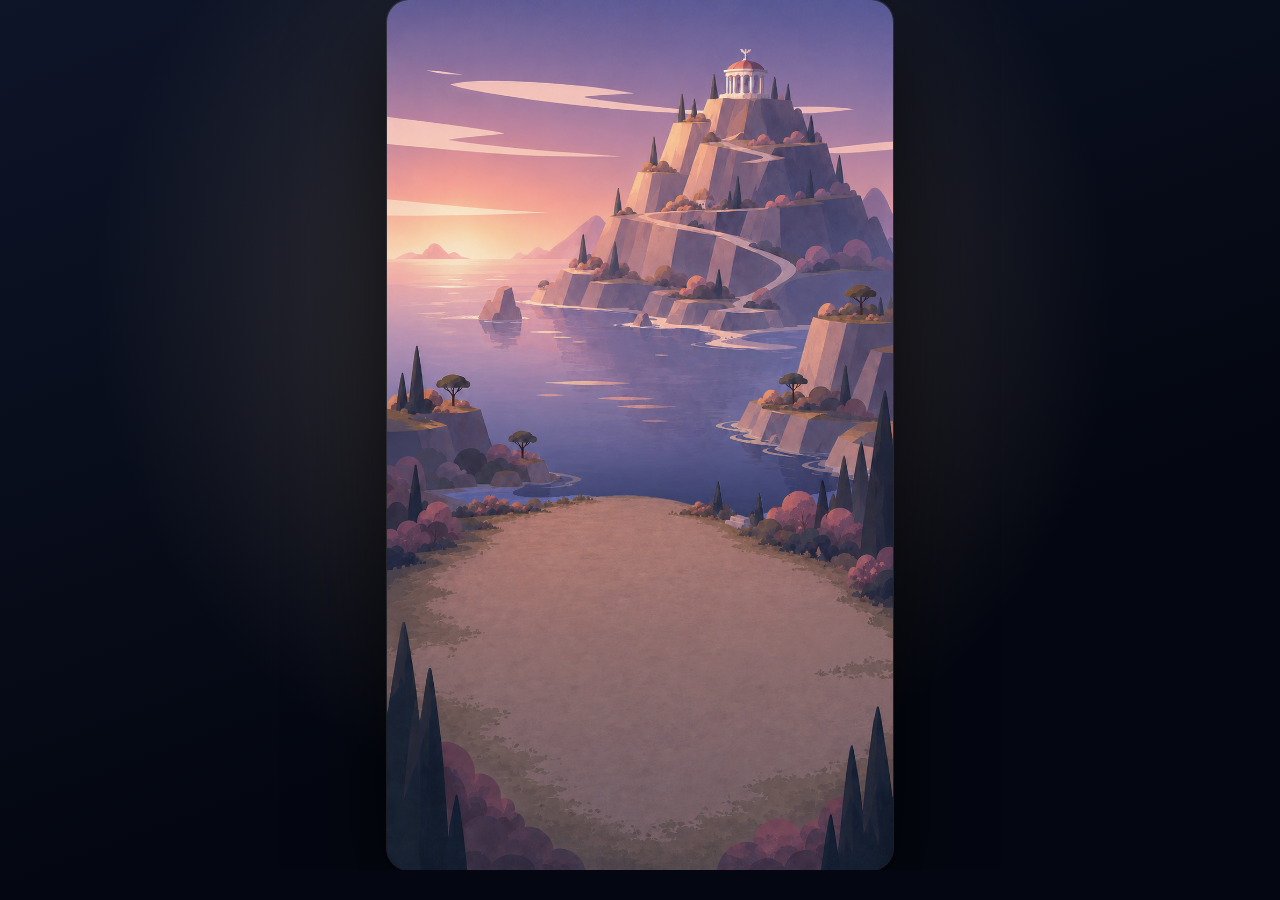
==== index.html @ bbc8ce44 "Add files via upload" ====
<!doctype html>
<html lang="fr">
<head>
  <meta charset="utf-8">
  <meta name="viewport" content="width=device-width, initial-scale=1, viewport-fit=cover">
  <meta name="theme-color" content="#07101f">
  <title>APP TDAH — Environnement ATHENA</title>
  <style>
    :root {
      color-scheme: dark;
      --ink: #f8f1de;
      --muted: rgba(248, 241, 222, .68);
      --line: rgba(255, 255, 255, .14);
      --panel: rgba(8, 12, 24, .76);
      --accent: #ffd898;
    }

    * { box-sizing: border-box; }

    html, body {
      width: 100%;
      min-height: 100%;
      margin: 0;
      overflow: hidden;
      background: #050914;
      color: var(--ink);
      font-family: Inter, ui-sans-serif, system-ui, -apple-system, BlinkMacSystemFont, "Segoe UI", sans-serif;
    }

    button, input { font: inherit; }

    body {
      display: grid;
      place-items: center;
      isolation: isolate;
    }

    .ambient {
      position: fixed;
      inset: -20%;
      z-index: -2;
      background:
        radial-gradient(circle at 48% 38%, color-mix(in srgb, var(--accent) 22%, transparent), transparent 42%),
        linear-gradient(160deg, #11192f, #040711 62%);
      transition: background 1.4s ease;
    }

    .stage-shell {
      position: relative;
      width: min(100vw, calc(100vh * 941 / 1672));
      height: min(100vh, calc(100vw * 1672 / 941));
      overflow: hidden;
      background: #11182c;
      box-shadow: 0 0 0 1px rgba(255,255,255,.1), 0 32px 90px rgba(0,0,0,.72);
    }

    /* Les téléphones modernes sont plus longs que le ratio de la composition.
       On remplit alors tout le viewport et on recadre doucement les côtés,
       plutôt que de laisser une bande vide sous la scène. */
    @media (max-width: 600px) and (orientation: portrait) {
      html, body { min-height: 100vh; height: 100vh; min-height: 100dvh; height: 100dvh; }
      .stage-shell {
        width: 100vw;
        height: 100vh;
        height: 100dvh;
        max-height: 100vh;
        max-height: 100dvh;
        box-shadow: none;
      }
      .stage-shell > canvas {
        width: 100%;
        height: 100%;
        object-fit: cover;
        object-position: center;
      }
    }

    canvas {
      display: block;
      width: 100%;
      height: 100%;
    }

    /* Aucun filtre global ne doit recouvrir les calques solides. La profondeur
       est désormais produite uniquement à l'intérieur du canvas, avant la
       restauration finale de l'Olympe et du premier plan. */
    .vignette { display: none; }

    .status {
      position: absolute;
      top: max(14px, env(safe-area-inset-top));
      left: 14px;
      display: flex;
      align-items: center;
      gap: 10px;
      padding: 9px 12px;
      border: 1px solid var(--line);
      border-radius: 999px;
      background: rgba(7, 10, 20, .58);
      box-shadow: 0 10px 30px rgba(0,0,0,.2);
      backdrop-filter: blur(14px) saturate(1.15);
      -webkit-backdrop-filter: blur(14px) saturate(1.15);
      user-select: none;
    }

    .status, .celestial-state { display: none !important; }

    .sun-dot {
      width: 9px;
      height: 9px;
      border-radius: 50%;
      background: var(--accent);
      box-shadow: 0 0 14px var(--accent);
      transition: background 1s ease, box-shadow 1s ease;
    }

    .status-copy { display: grid; gap: 1px; }
    .period { font-size: 11px; font-weight: 800; letter-spacing: .14em; text-transform: uppercase; }
    .clock { color: var(--muted); font-size: 10px; font-variant-numeric: tabular-nums; }

    .celestial-state {
      position: absolute;
      top: max(15px, env(safe-area-inset-top));
      right: 14px;
      padding: 8px 10px;
      border: 1px solid rgba(255,255,255,.12);
      border-radius: 999px;
      background: rgba(7, 10, 20, .42);
      color: rgba(255,255,255,.72);
      font-size: 9px;
      font-weight: 750;
      letter-spacing: .09em;
      text-transform: uppercase;
      backdrop-filter: blur(12px);
      -webkit-backdrop-filter: blur(12px);
      user-select: none;
    }

    .controls {
      position: absolute;
      left: 14px;
      right: 14px;
      bottom: max(14px, env(safe-area-inset-bottom));
      display: grid;
      gap: 9px;
      padding: 12px;
      border: 1px solid var(--line);
      border-radius: 18px;
      background: var(--panel);
      box-shadow: 0 16px 45px rgba(0,0,0,.34);
      backdrop-filter: blur(18px) saturate(1.2);
      -webkit-backdrop-filter: blur(18px) saturate(1.2);
      transition: opacity .25s ease, transform .25s ease;
    }

    /* Version intégrée : le temps vient de l'horloge locale, sans commandes de simulation. */
    .controls, .method { display: none !important; }

    .stage-shell.cinematic .controls {
      opacity: 0;
      transform: translateY(18px);
      pointer-events: none;
    }

    .control-row { display: flex; align-items: center; gap: 9px; }

    .icon-button {
      flex: 0 0 auto;
      display: grid;
      place-items: center;
      width: 34px;
      height: 34px;
      border: 1px solid rgba(255,255,255,.16);
      border-radius: 50%;
      background: rgba(255,255,255,.09);
      color: var(--ink);
      cursor: pointer;
    }

    .icon-button:focus-visible, .method-button:focus-visible, input:focus-visible {
      outline: 2px solid var(--accent);
      outline-offset: 2px;
    }

    .method-button {
      flex: 0 0 auto;
      border: 1px solid rgba(255,255,255,.14);
      border-radius: 999px;
      padding: 7px 10px;
      background: rgba(255,255,255,.07);
      color: var(--ink);
      font-size: 10px;
      font-weight: 750;
      letter-spacing: .06em;
      text-transform: uppercase;
      cursor: pointer;
    }

    .timeline { flex: 1; min-width: 0; }

    input[type="range"] {
      width: 100%;
      height: 18px;
      margin: 0;
      accent-color: var(--accent);
      cursor: pointer;
    }

    .ticks {
      display: grid;
      grid-template-columns: repeat(4, 1fr);
      margin-top: 2px;
      color: rgba(255,255,255,.52);
      font-size: 8px;
      font-weight: 700;
      letter-spacing: .08em;
      text-transform: uppercase;
    }
    .ticks span:nth-child(2), .ticks span:nth-child(3) { text-align: center; }
    .ticks span:last-child { text-align: right; }

    .speed {
      display: flex;
      justify-content: space-between;
      align-items: center;
      color: var(--muted);
      font-size: 10px;
    }

    .method {
      position: absolute;
      inset: 14px;
      z-index: 4;
      display: none;
      align-content: end;
      padding: 18px;
      border: 1px solid rgba(255,255,255,.17);
      border-radius: 22px;
      background: linear-gradient(180deg, rgba(5,8,16,.2), rgba(5,8,16,.94) 48%);
      backdrop-filter: blur(10px);
      -webkit-backdrop-filter: blur(10px);
    }

    .method.open { display: grid; }
    .method h2 { margin: 0 0 8px; font-family: Georgia, serif; font-size: 22px; font-weight: 500; }
    .method p { margin: 0 0 12px; color: var(--muted); font-size: 12px; line-height: 1.5; }
    .method ol { margin: 0 0 16px; padding-left: 18px; color: rgba(255,255,255,.82); font-size: 11px; line-height: 1.55; }
    .method li + li { margin-top: 6px; }
    .method .close { justify-self: start; }

    .loading {
      position: absolute;
      inset: 0;
      display: grid;
      place-items: center;
      background: #0a1224;
      color: rgba(255,255,255,.72);
      font-size: 11px;
      letter-spacing: .12em;
      text-transform: uppercase;
      transition: opacity .5s ease;
    }
    .loading.done { opacity: 0; pointer-events: none; }

    @media (min-width: 840px) {
      .stage-shell { border-radius: 22px; max-height: calc(100vh - 30px); }
      .controls { left: 20px; right: 20px; bottom: 20px; }
      .status { top: 20px; left: 20px; }
    }

    @media (prefers-reduced-motion: reduce) {
      .ambient, .sun-dot, .controls, .loading { transition: none; }
    }
  </style>
</head>
<body>
  <div class="ambient" aria-hidden="true"></div>
  <main class="stage-shell cinematic" id="stageShell" aria-label="Environnement ATHENA synchronisé avec l’heure locale">
    <canvas id="scene" width="941" height="1672"></canvas>
    <div class="vignette" aria-hidden="true"></div>

    <div class="status" aria-live="polite">
      <span class="sun-dot" aria-hidden="true"></span>
      <span class="status-copy">
        <span class="period" id="period">Lever</span>
        <span class="clock" id="clock">06:00</span>
      </span>
    </div>
    <div class="celestial-state" id="celestialState" aria-live="polite">Soleil levant</div>

    <section class="controls" aria-label="Contrôles de la simulation">
      <div class="control-row">
        <button class="icon-button" id="play" type="button" aria-label="Mettre en pause">Ⅱ</button>
        <div class="timeline">
          <input id="timeline" type="range" min="0" max="1" step="0.0005" value="0" aria-label="Moment de la journée">
          <div class="ticks" aria-hidden="true">
            <span>06 h</span><span>12 h</span><span>18 h</span><span>00 h</span>
          </div>
        </div>
        <button class="method-button" id="methodButton" type="button">Méthode</button>
      </div>
      <div class="speed">
        <span>Cycle complet</span>
        <label><input id="speed" type="range" min="24" max="96" step="8" value="48" aria-label="Durée du cycle en secondes"> <span id="speedValue">48 s</span></label>
      </div>
    </section>

    <aside class="method" id="method" aria-labelledby="methodTitle">
      <h2 id="methodTitle">Méthode lumineuse verrouillée</h2>
      <p>La géométrie reste strictement identique. Seules la couleur, la valeur, l’atmosphère et la direction de lumière évoluent.</p>
      <ol>
        <li>Interpolation douce entre les quatre masters validés selon une chronologie réaliste : aube vers 06 h, plein jour jusqu’en début de soirée, coucher à partir de 18 h 30 et nuit vers 20 h 45.</li>
        <li>Le masque de lumière renforce localement les surfaces exposées, sans éclairage uniforme.</li>
        <li>Le masque d’ombre conserve les volumes, les plans superposés et la lisibilité du terrain constructible.</li>
        <li>Chaque astre est composé de couches indépendantes : disque, halo interne, halo atmosphérique, grain lumineux et rayons directionnels.</li>
        <li>La hauteur de l’astre pilote le rendu : halos et rayons chauds se renforcent près de l’horizon, puis deviennent plus nets et discrets au zénith.</li>
        <li>Le soleil et la lune se lèvent tous deux à droite et se couchent à gauche ; leur position module aussi la couleur et l’intensité reçues par la carte.</li>
        <li>La matière animée de la mer commence exactement à la ligne d’horizon ; ses rides grandissent progressivement vers le premier plan.</li>
        <li>Les remous et reflets sont découpés par un masque d’eau dédié et ne traversent jamais le mont.</li>
        <li>Les halos et les rayons sont occultés par le mont Olympe : l’astre s’intègre au paysage au lieu de flotter au-dessus.</li>
        <li>Les courbes d’accélération ralentissent près de chaque état de référence pour éviter toute rupture visible.</li>
      </ol>
      <button class="method-button close" id="closeMethod" type="button">Revenir à la simulation</button>
    </aside>

    <div class="loading" id="loading">Préparation des états lumineux…</div>
  </main>

  <script>
    const W = 941;
    const H = 1672;
    const canvas = document.querySelector('#scene');
    // Le mode desynchronized autorise une présentation avant la fin du dessin
    // et provoquait du tearing perceptible comme un clignotement rapide.
    const ctx = canvas.getContext('2d', { alpha: false });
    const effectCanvas = document.createElement('canvas');
    effectCanvas.width = W;
    effectCanvas.height = H;
    const effectCtx = effectCanvas.getContext('2d');
    const celestialCanvas = document.createElement('canvas');
    celestialCanvas.width = W;
    celestialCanvas.height = H;
    const celestialCtx = celestialCanvas.getContext('2d');
    celestialCtx.imageSmoothingEnabled = true;
    celestialCtx.imageSmoothingQuality = 'high';
    const auraCanvas = document.createElement('canvas');
    auraCanvas.width = W;
    auraCanvas.height = H;
    const auraCtx = auraCanvas.getContext('2d');
    const waterSurfaceCanvas = document.createElement('canvas');
    waterSurfaceCanvas.width = W;
    waterSurfaceCanvas.height = H;
    const waterSurfaceCtx = waterSurfaceCanvas.getContext('2d');
    const oceanVideoCanvas = document.createElement('canvas');
    oceanVideoCanvas.width = W;
    oceanVideoCanvas.height = H;
    const oceanVideoCtx = oceanVideoCanvas.getContext('2d');
    const baseSceneCanvas = document.createElement('canvas');
    baseSceneCanvas.width = W;
    baseSceneCanvas.height = H;
    const baseSceneCtx = baseSceneCanvas.getContext('2d');
    const reflectionCanvas = document.createElement('canvas');
    reflectionCanvas.width = W;
    reflectionCanvas.height = H;
    const reflectionCtx = reflectionCanvas.getContext('2d');
    const shell = document.querySelector('#stageShell');
    const timeline = document.querySelector('#timeline');
    const speed = document.querySelector('#speed');
    const speedValue = document.querySelector('#speedValue');
    const playButton = document.querySelector('#play');
    const periodLabel = document.querySelector('#period');
    const clockLabel = document.querySelector('#clock');
    const celestialStateLabel = document.querySelector('#celestialState');
    const loading = document.querySelector('#loading');
    const method = document.querySelector('#method');

    const reducedMotionQuery = window.matchMedia('(prefers-reduced-motion: reduce)');
    const localFileMode = window.location.protocol === 'file:';
    const oceanVideo = document.createElement('video');
    oceanVideo.src = 'assets/LOOP_EAU.mp4?v=original-cycle-restored-20260902';
    oceanVideo.loop = true;
    oceanVideo.muted = true;
    oceanVideo.playsInline = true;
    oceanVideo.preload = 'auto';
    oceanVideo.hidden = true;
    oceanVideo.setAttribute('aria-hidden', 'true');
    document.body.appendChild(oceanVideo);
    oceanVideo.autoplay = true;
    oceanVideo.id = 'oceanVideoSource';
    let oceanVideoReady = false;
    let oceanFrameCached = false;

    const waterGeometry = { horizon: 498, bottom: 1011 };

    const celestialProfiles = {
      sun: {
        discRadius: 20,
        innerHalo: 2.2,
        outerHalo: 5.8,
        haloPower: .62,
        rayPower: .52,
        grainPower: .34,
        mapLightPower: 1,
        core: '#fffef3',
        edge: '#ffbd55',
        halo: [255, 174, 86],
        ray: [255, 183, 104]
      },
      moon: {
        discRadius: 24,
        innerHalo: 1.75,
        outerHalo: 3.8,
        haloPower: .34,
        rayPower: .065,
        grainPower: .08,
        mapLightPower: .62,
        core: '#eef5ff',
        edge: '#a9c4ff',
        halo: [145, 180, 255],
        ray: [140, 174, 242]
      }
    };

    const states = [
      { name: 'Lever', file: 'MASTER_SUNRISE_LOCKED.png', hour: 6, accent: '#ffd59f', light: '#ffc991', lightPower: .055, shadowPower: .025 },
      { name: 'Jour', file: 'MASTER_DAYLIGHT_LOCKED.png', hour: 12, accent: '#fff4ce', light: '#fff2cf', lightPower: .025, shadowPower: .012 },
      { name: 'Coucher', file: 'MASTER_SUNSET_LOCKED.png', hour: 18, accent: '#ff9b6f', light: '#ff9b70', lightPower: .065, shadowPower: .042 },
      { name: 'Nuit', file: 'MASTER_NIGHT_LOCKED.png', hour: 0, accent: '#9eb7ff', light: '#9eb8ff', lightPower: .024, shadowPower: .07 }
    ];

    // Horaires par défaut du prototype. Cette configuration est volontairement
    // centralisée pour pouvoir être remplacée plus tard par les heures locales
    // fournies par le téléphone, la date et la position géographique.
    const daylightSchedule = {
      dawnStart: 5.75,
      sunriseStart: 6,
      dayStart: 8,
      sunsetStart: 18.5,
      nightStart: 20.75,
      sunRise: 6.75,
      sunSet: 20.15,
      moonRise: 20,
      moonSet: 6.25
    };

    // Les paliers préservent longtemps les états stables et concentrent les
    // transitions chromatiques autour des heures où elles ont réellement lieu.
    const visualAnchors = [
      { hour: 0, state: 3 },
      { hour: daylightSchedule.dawnStart, state: 3 },
      { hour: 6.5, state: 0 },
      { hour: 7.5, state: 0 },
      { hour: 8.5, state: 1 },
      { hour: 18.25, state: 1 },
      { hour: 19, state: 2 },
      { hour: 20, state: 2 },
      { hour: 21, state: 3 },
      { hour: 24, state: 3 }
    ];

    const assets = {};
    let playing = true;
    let position = 0;
    let cycleSeconds = Number(speed.value);
    let previousTime = performance.now();
    let animationClock = 0;
    let lastRenderTime = 0;
    let lastUiUpdateTime = 0;
    let draggingTimeline = false;
    const stabilizedCelestialPositions = { sun: null, moon: null };

    function loadImage(src) {
      return new Promise((resolve, reject) => {
        const image = new Image();
        image.decoding = 'async';
        image.onload = () => resolve(image);
        image.onerror = () => reject(new Error(`Source visuelle introuvable ou illisible : assets/${src}`));
        image.src = new URL(`assets/${src}`, document.baseURI).href;
      });
    }

    function smootherStep(t) {
      return t * t * t * (t * (t * 6 - 15) + 10);
    }

    function mix(a, b, t) { return a + (b - a) * t; }

    function clamp(value, min = 0, max = 1) {
      return Math.min(max, Math.max(min, value));
    }

    function smoothRange(edge0, edge1, value) {
      const t = clamp((value - edge0) / (edge1 - edge0));
      return smootherStep(t);
    }

    function hexToRgb(hex) {
      const n = parseInt(hex.slice(1), 16);
      return [(n >> 16) & 255, (n >> 8) & 255, n & 255];
    }

    function mixColor(a, b, t) {
      const ca = hexToRgb(a);
      const cb = hexToRgb(b);
      return `rgb(${Math.round(mix(ca[0], cb[0], t))} ${Math.round(mix(ca[1], cb[1], t))} ${Math.round(mix(ca[2], cb[2], t))})`;
    }

    function createLuminanceMask(image, invert = false) {
      const source = document.createElement('canvas');
      source.width = W;
      source.height = H;
      const sourceCtx = source.getContext('2d', { willReadFrequently: true });
      sourceCtx.drawImage(image, 0, 0, W, H);
      const pixels = sourceCtx.getImageData(0, 0, W, H);
      const data = pixels.data;
      for (let i = 0; i < data.length; i += 4) {
        const luma = Math.round(data[i] * .2126 + data[i + 1] * .7152 + data[i + 2] * .0722);
        data[i] = 255;
        data[i + 1] = 255;
        data[i + 2] = 255;
        data[i + 3] = invert ? 255 - luma : luma;
      }
      sourceCtx.putImageData(pixels, 0, 0);
      return source;
    }

    function createAlphaSampler(image) {
      const source = document.createElement('canvas');
      source.width = W;
      source.height = H;
      const sourceCtx = source.getContext('2d', { willReadFrequently: true });
      sourceCtx.drawImage(image, 0, 0, W, H);
      return sourceCtx.getImageData(0, 0, W, H).data;
    }

    function combineAlphaLayers(...images) {
      const combined = document.createElement('canvas');
      combined.width = W;
      combined.height = H;
      const combinedCtx = combined.getContext('2d');
      combinedCtx.globalCompositeOperation = 'source-over';
      for (const image of images) combinedCtx.drawImage(image, 0, 0, W, H);
      return combined;
    }

    function excludeMaskFromLayer(layer, excludedMask) {
      const solidOnly = document.createElement('canvas');
      solidOnly.width = W;
      solidOnly.height = H;
      const solidCtx = solidOnly.getContext('2d');
      solidCtx.globalCompositeOperation = 'source-over';
      solidCtx.drawImage(layer, 0, 0, W, H);
      // Les PNG de composition contiennent également des pixels de mer.
      // On les retire du calque d'occlusion pour éviter tout grand rectangle
      // translucide replacé au-dessus de l'animation marine.
      solidCtx.globalCompositeOperation = 'destination-out';
      solidCtx.drawImage(excludedMask, 0, 0, W, H);
      return solidOnly;
    }

    function clipAlphaLayerToBand(image, top, bottom) {
      const clipped = document.createElement('canvas');
      clipped.width = W;
      clipped.height = H;
      const clippedCtx = clipped.getContext('2d');
      clippedCtx.drawImage(
        image,
        0, top, W, bottom - top,
        0, top, W, bottom - top
      );
      return clipped;
    }

    function sampleMaskCoverage(alphaPixels, x, y, radius = 0) {
      if (!alphaPixels) return 0;
      const offsets = radius > 1
        ? [[0,0],[-.55,0],[.55,0],[0,-.55],[0,.55],[-.38,-.38],[.38,-.38],[-.38,.38],[.38,.38]]
        : [[0,0]];
      let total = 0;
      for (const [ox, oy] of offsets) {
        const px = Math.round(clamp(x + ox * radius, 0, W - 1));
        const py = Math.round(clamp(y + oy * radius, 0, H - 1));
        total += alphaPixels[(py * W + px) * 4 + 3] / 255;
      }
      return total / offsets.length;
    }

    function paintMaskedColor(mask, color, alpha, composite) {
      if (!mask || alpha <= .001) return;
      effectCtx.globalCompositeOperation = 'source-over';
      effectCtx.clearRect(0, 0, W, H);
      effectCtx.fillStyle = color;
      effectCtx.fillRect(0, 0, W, H);
      effectCtx.globalCompositeOperation = 'destination-in';
      effectCtx.drawImage(mask, 0, 0);
      ctx.save();
      ctx.globalAlpha = alpha;
      ctx.globalCompositeOperation = composite;
      ctx.drawImage(effectCanvas, 0, 0);
      ctx.restore();
    }

    function captureLitBaseScene() {
      baseSceneCtx.globalCompositeOperation = 'source-over';
      baseSceneCtx.globalAlpha = 1;
      baseSceneCtx.clearRect(0, 0, W, H);
      baseSceneCtx.drawImage(canvas, 0, 0);
    }

    function restoreForegroundLayers() {
      effectCtx.globalCompositeOperation = 'source-over';
      effectCtx.globalAlpha = 1;
      effectCtx.clearRect(0, 0, W, H);
      effectCtx.drawImage(baseSceneCanvas, 0, 0);
      effectCtx.globalCompositeOperation = 'destination-in';
      effectCtx.drawImage(assets.sceneForegroundOcclusion, 0, 0, W, H);

      ctx.save();
      ctx.globalAlpha = 1;
      ctx.globalCompositeOperation = 'source-over';
      ctx.drawImage(effectCanvas, 0, 0);
      ctx.restore();
    }

    function paintDirectionalLight(mask, celestial) {
      if (!mask || !celestial || celestial.visibility <= .001) return;
      effectCtx.globalCompositeOperation = 'source-over';
      effectCtx.clearRect(0, 0, W, H);
      const radius = celestial.kind === 'sun' ? W * .92 : W * .72;
      const gradient = effectCtx.createRadialGradient(
        celestial.x, celestial.y, 8,
        celestial.x, celestial.y, radius
      );
      gradient.addColorStop(0, celestial.lightColor);
      gradient.addColorStop(.34, celestial.lightColor);
      gradient.addColorStop(1, 'rgba(0,0,0,0)');
      effectCtx.fillStyle = gradient;
      effectCtx.fillRect(0, 0, W, H);
      effectCtx.globalCompositeOperation = 'destination-in';
      effectCtx.drawImage(mask, 0, 0);

      ctx.save();
      ctx.globalAlpha = celestial.lightPower * celestial.profile.mapLightPower * celestial.directVisibility;
      ctx.globalCompositeOperation = 'screen';
      ctx.drawImage(effectCanvas, 0, 0);
      ctx.restore();
    }

    function syncOceanVideoPlayback() {
      if (!oceanVideoReady) return;
      if (reducedMotionQuery.matches) {
        oceanVideo.pause();
        oceanVideo.currentTime = 0;
        return;
      }
      oceanVideo.play().catch(() => {});
    }

    function drawAnimatedOcean(hour) {
      const { sunset, night } = waterPalette(hour);

      // Au raccord de boucle, le lecteur peut perdre son état « prêt » pendant
      // une ou deux images. On conserve alors la dernière frame valide au lieu
      // de retirer brutalement toute la couche lumineuse de la mer.
      if (oceanVideoReady && oceanVideo.readyState >= 2) {
        oceanVideoCtx.globalCompositeOperation = 'source-over';
        oceanVideoCtx.globalAlpha = 1;
        oceanVideoCtx.clearRect(0, 0, W, H);
        oceanVideoCtx.drawImage(oceanVideo, 0, 0, W, H);
        oceanVideoCtx.globalCompositeOperation = 'destination-in';
        oceanVideoCtx.drawImage(assets.waterMask, 0, 0, W, H);
        oceanFrameCached = true;
      }
      if (!oceanFrameCached) return;

      // La vidéo fournit le mouvement et les valeurs lumineuses, tandis que
      // les masters conservent la colorimétrie propre à l'heure courante.
      ctx.save();
      ctx.globalCompositeOperation = 'luminosity';
      ctx.globalAlpha = night ? .3 : sunset ? .56 : .7;
      ctx.drawImage(oceanVideoCanvas, 0, 0);
      ctx.globalCompositeOperation = 'soft-light';
      ctx.globalAlpha = night ? .18 : sunset ? .28 : .34;
      ctx.drawImage(oceanVideoCanvas, 0, 0);
      ctx.restore();
    }

    function drawWaterDepthGradient(hour) {
      const { sunset, night } = waterPalette(hour);
      effectCtx.globalCompositeOperation = 'source-over';
      effectCtx.globalAlpha = 1;
      effectCtx.clearRect(0, 0, W, H);

      const depthGradient = effectCtx.createLinearGradient(
        0,
        waterGeometry.horizon,
        0,
        waterGeometry.bottom
      );
      depthGradient.addColorStop(0, 'rgba(8,18,42,0)');
      depthGradient.addColorStop(.38, 'rgba(8,18,42,.04)');
      depthGradient.addColorStop(.72, 'rgba(5,13,34,.18)');
      depthGradient.addColorStop(1, `rgba(3,9,27,${night ? .46 : sunset ? .38 : .32})`);
      effectCtx.fillStyle = depthGradient;
      effectCtx.fillRect(0, waterGeometry.horizon, W, waterGeometry.bottom - waterGeometry.horizon);
      effectCtx.globalCompositeOperation = 'destination-in';
      effectCtx.drawImage(assets.waterEffectMask, 0, 0, W, H);

      ctx.save();
      ctx.globalCompositeOperation = 'multiply';
      ctx.globalAlpha = 1;
      ctx.drawImage(effectCanvas, 0, 0);
      ctx.restore();
    }

    function waterPalette(hour) {
      const sunset = hour >= 17.5 && hour <= 21.1
        ? Math.sin(clamp((hour - 17.5) / 3.6) * Math.PI)
        : 0;
      const night = hour >= 20.75 || hour < 6
        ? 1
        : hour < 8 ? 1 - smoothRange(6, 8, hour)
        : hour > 18.5 ? smoothRange(18.5, 20.75, hour)
        : 0;
      return { sunset, night };
    }

    function drawWaterSurface(hour) {
      const { horizon, bottom } = waterGeometry;
      const { sunset, night } = waterPalette(hour);
      const motion = reducedMotionQuery.matches ? 0 : animationClock;
      waterSurfaceCtx.globalCompositeOperation = 'source-over';
      waterSurfaceCtx.filter = 'none';
      waterSurfaceCtx.clearRect(0, 0, W, H);

      // Matière continue dès la ligne d'horizon : les vaguelettes ne reposent
      // plus sur une bande d'eau neutre.
      const base = waterSurfaceCtx.createLinearGradient(0, horizon, 0, bottom);
      base.addColorStop(0, night
        ? 'rgba(42,73,133,.25)'
        : sunset
          ? `rgba(105,86,145,${.11 + sunset * .12})`
          : 'rgba(44,121,176,.12)');
      base.addColorStop(.42, night
        ? 'rgba(24,66,130,.18)'
        : sunset
          ? `rgba(65,113,169,${.08 + sunset * .08})`
          : 'rgba(18,103,171,.08)');
      base.addColorStop(1, night
        ? 'rgba(17,42,101,.26)'
        : 'rgba(33,133,183,.12)');
      waterSurfaceCtx.fillStyle = base;
      waterSurfaceCtx.fillRect(0, horizon, W, bottom - horizon + 1);

      // Une trame très fine colle l'animation à la base des montagnes. Elle
      // évite la bande d'eau immobile sans créer de ligne horizontale dure.
      waterSurfaceCtx.save();
      waterSurfaceCtx.globalCompositeOperation = 'screen';
      waterSurfaceCtx.lineCap = 'round';
      for (let row = 0; row < 11; row++) {
        const y = horizon + row * 2.15;
        const segments = 22 + row;
        const drift = Math.sin(motion * .00018 + row * 1.47) * 5;
        waterSurfaceCtx.lineWidth = .48 + row * .025;
        waterSurfaceCtx.strokeStyle = sunset
          ? `rgba(255,218,187,${.10 + row * .003})`
          : night
            ? `rgba(151,184,239,${.065 + row * .002})`
            : `rgba(181,232,247,${.085 + row * .003})`;
        for (let segment = 0; segment < segments; segment++) {
          const seed = 400 + row * 37 + segment * 11;
          const center = (segment + .5) * W / segments + drift + Math.sin(seed) * 4;
          const halfWidth = 2.2 + seededNoise(seed, 29) * (4.8 + row * .24);
          waterSurfaceCtx.beginPath();
          waterSurfaceCtx.moveTo(center - halfWidth, y);
          waterSurfaceCtx.quadraticCurveTo(
            center,
            y + Math.sin(motion * .0003 + seed) * (.2 + row * .035),
            center + halfWidth,
            y
          );
          waterSurfaceCtx.stroke();
        }
      }
      waterSurfaceCtx.restore();

      // Nappes larges et irrégulières, sans trame répétée.
      waterSurfaceCtx.save();
      waterSurfaceCtx.globalCompositeOperation = 'screen';
      waterSurfaceCtx.filter = 'blur(18px)';
      for (let index = 0; index < 5; index++) {
        const phase = motion * (.000025 + index * .000003) + index * 1.71;
        const cx = W * (.12 + index * .2) + Math.sin(phase) * (70 + index * 8);
        const cy = horizon + 48 + index * 84 + Math.cos(phase * 1.3) * 24;
        const radius = 95 + index * 31;
        const glow = waterSurfaceCtx.createRadialGradient(cx, cy, 0, cx, cy, radius);
        glow.addColorStop(0, `rgba(${sunset ? '255,181,142' : night ? '111,153,232' : '104,205,238'},${.045 + index * .008})`);
        glow.addColorStop(1, 'rgba(0,0,0,0)');
        waterSurfaceCtx.fillStyle = glow;
        waterSurfaceCtx.fillRect(cx - radius, cy - radius, radius * 2, radius * 2);
      }
      waterSurfaceCtx.restore();

      // Les rides commencent à un pixel de l'horizon, puis grandissent vers
      // le premier plan pour restituer la profondeur.
      waterSurfaceCtx.save();
      waterSurfaceCtx.globalCompositeOperation = 'screen';
      waterSurfaceCtx.lineCap = 'round';
      for (let row = 0; row < 24; row++) {
        const depth = row / 23;
        const perspective = Math.pow(depth, 1.5);
        const y = horizon + 1 + perspective * (bottom - horizon - 3);
        const laneWidth = 7 + perspective * 94;
        const amplitude = .35 + perspective * 4.2;
        const speedPhase = motion * (.00022 - perspective * .00009);
        const segments = 7 + Math.round((1 - perspective) * 5);
        waterSurfaceCtx.lineWidth = .45 + perspective * 2.2;
        waterSurfaceCtx.strokeStyle = sunset
          ? `rgba(255,207,166,${.04 + perspective * .11})`
          : night
            ? `rgba(142,178,240,${.025 + perspective * .07})`
            : `rgba(151,224,245,${.035 + perspective * .10})`;
        for (let segment = 0; segment < segments; segment++) {
          const seed = row * 19 + segment * 7;
          const center = (segment + .5) * W / segments
            + Math.sin(speedPhase + seed) * (8 + perspective * 22);
          const width = laneWidth * (.35 + seededNoise(seed, 19) * .95);
          waterSurfaceCtx.beginPath();
          waterSurfaceCtx.moveTo(center - width, y);
          waterSurfaceCtx.quadraticCurveTo(
            center,
            y + Math.sin(speedPhase * 2 + seed) * amplitude,
            center + width,
            y
          );
          waterSurfaceCtx.stroke();
        }
      }
      waterSurfaceCtx.restore();

      waterSurfaceCtx.globalCompositeOperation = 'destination-in';
      waterSurfaceCtx.drawImage(assets.waterEffectMask, 0, 0, W, H);

      ctx.save();
      ctx.globalCompositeOperation = night ? 'screen' : 'soft-light';
      ctx.globalAlpha = night ? .42 : .72;
      ctx.drawImage(waterSurfaceCanvas, 0, 0);
      ctx.restore();
    }

    function hoursSince(startHour, hour) {
      return (hour - startHour + 24) % 24;
    }

    function getVisualBlend(hour) {
      const normalizedHour = ((hour % 24) + 24) % 24;
      for (let index = 0; index < visualAnchors.length - 1; index++) {
        const from = visualAnchors[index];
        const to = visualAnchors[index + 1];
        if (normalizedHour >= from.hour && normalizedHour <= to.hour) {
          const duration = Math.max(.001, to.hour - from.hour);
          const rawT = clamp((normalizedHour - from.hour) / duration);
          return {
            current: states[from.state],
            next: states[to.state],
            easedT: from.state === to.state ? 0 : smootherStep(rawT)
          };
        }
      }
      return { current: states[3], next: states[3], easedT: 0 };
    }

    function getPeriodName(hour) {
      // Aligne le libellé sur la minute arrondie affichée par l’horloge.
      const displayedHour = Math.round(hour * 60) / 60;
      if (displayedHour >= daylightSchedule.nightStart || displayedHour < daylightSchedule.sunriseStart) return 'Nuit';
      if (displayedHour < daylightSchedule.dayStart) return 'Lever';
      if (displayedHour < daylightSchedule.sunsetStart) return 'Jour';
      return 'Coucher';
    }

    function orbit(t, startX, endX, horizonY, apexY) {
      return {
        x: mix(startX, endX, t) * W,
        y: (horizonY - (horizonY - apexY) * 4 * t * (1 - t)) * H
      };
    }

    function stabilizeCelestialPosition(celestial) {
      const target = { x: celestial.x, y: celestial.y };
      let stable = stabilizedCelestialPositions[celestial.kind];
      if (!stable) {
        stable = { ...target };
        stabilizedCelestialPositions[celestial.kind] = stable;
      } else {
        // La lune se déplace de quelques centièmes de pixel par seconde. Cet
        // amortissement répartit les changements de couverture des pixels sur
        // plusieurs frames et absorbe aussi les micro-corrections de l'horloge.
        const response = celestial.kind === 'moon' ? .065 : .11;
        stable.x += (target.x - stable.x) * response;
        stable.y += (target.y - stable.y) * response;
      }
      celestial.x = stable.x;
      celestial.y = stable.y;
      return celestial;
    }

    function getCelestials(hour) {
      const celestials = [];

      // La course déborde légèrement des deux côtés du cadre. Son arc plus
      // bas et plus large évite l'effet de cloche tout en gardant le coucher
      // pleinement visible sur la gauche.
      const sunElapsed = hoursSince(daylightSchedule.sunRise, hour);
      const sunDuration = daylightSchedule.sunSet - daylightSchedule.sunRise;
      if (sunElapsed <= sunDuration) {
        const t = sunElapsed / sunDuration;
        const point = orbit(t, 1.08, -.08, .305, .085);
        const fadeIn = smoothRange(0, .08, t);
        const fadeOut = 1 - smoothRange(.88, .98, t);
        const horizonFactor = Math.pow(Math.abs(t - .5) * 2, 1.4);
        const sunsetBias = smoothRange(.58, .96, t);
        celestials.push({
          kind: 'sun',
          profile: celestialProfiles.sun,
          x: point.x,
          y: point.y,
          t,
          altitude: Math.sin(Math.PI * t),
          horizonFactor,
          sunsetBias,
          visibility: fadeIn * fadeOut,
          image: assets.sun,
          size: mix(104, 132, horizonFactor),
          lightColor: sunsetBias > .1 ? 'rgba(255,132,69,.96)' : 'rgba(255,239,197,.86)',
          lightPower: .018 + .066 * horizonFactor * (.35 + .65 * sunsetBias),
          reflectionColor: sunsetBias > .1 ? 'rgba(255,177,104,.92)' : 'rgba(255,244,208,.72)',
          reflectionPower: .10 + .31 * horizonFactor * sunsetBias
        });
      }

      const moonElapsed = hoursSince(daylightSchedule.moonRise, hour);
      const moonDuration = hoursSince(daylightSchedule.moonRise, daylightSchedule.moonSet);
      if (moonElapsed <= moonDuration) {
        const t = moonElapsed / moonDuration;
        const point = orbit(t, 1.08, -.08, .295, .095);
        const fadeIn = smoothRange(0, .08, t);
        const fadeOut = 1 - smoothRange(.88, .98, t);
        const altitude = Math.sin(Math.PI * t);
        celestials.push({
          kind: 'moon',
          profile: celestialProfiles.moon,
          x: point.x,
          y: point.y,
          t,
          altitude,
          horizonFactor: 1 - altitude,
          sunsetBias: 0,
          visibility: fadeIn * fadeOut,
          image: assets.moon,
          size: mix(102, 116, altitude),
          lightColor: 'rgba(151,183,255,.88)',
          lightPower: .022 + .026 * altitude,
          reflectionColor: 'rgba(174,201,255,.9)',
          reflectionPower: .22 + .16 * altitude
        });
      }

      for (const kind of ['sun', 'moon']) {
        if (!celestials.some(item => item.kind === kind)) {
          stabilizedCelestialPositions[kind] = null;
        }
      }

      // Quand le centre de l'astre passe derrière le mont, sa contribution
      // directe à la carte et à la mer s'éteint progressivement. Les halos et
      // le disque restent, eux, découpés précisément par le masque visuel.
      for (const celestial of celestials) {
        stabilizeCelestialPosition(celestial);
        celestial.occlusion = sampleMaskCoverage(
          assets.mountainSampler,
          celestial.x,
          celestial.y,
          celestial.profile.discRadius * 1.25
        );
        celestial.directVisibility = celestial.visibility * (1 - celestial.occlusion * .97);
      }

      return celestials;
    }

    function drawWaterReflection(celestial) {
      if (!celestial || celestial.visibility <= .01) return;
      reflectionCtx.globalCompositeOperation = 'source-over';
      reflectionCtx.clearRect(0, 0, W, H);
      reflectionCtx.fillStyle = celestial.reflectionColor;

      const horizonY = waterGeometry.horizon;
      const xOrigin = celestial.x;
      const reflectionDepths = [.01, .055, .12, .21, .32, .45, .61, .79, .98];
      for (let index = 0; index < reflectionDepths.length; index++) {
        const depth = reflectionDepths[index];
        const y = horizonY + depth * 438 + Math.sin(animationClock * .0012 + index * 1.7) * (1 + depth * 3);
        const spread = 10 + depth * 104;
        const drift = Math.sin(index * 2.13 + animationClock * .00065) * spread * .29;
        const width = spread * (.38 + .62 * Math.sin(index * 2.8 + 1.2) ** 2);
        const height = 1.7 + depth * 3.5;
        reflectionCtx.globalAlpha = (1 - depth * .48) * (.32 + .38 * Math.sin(index * 1.91) ** 2);
        reflectionCtx.beginPath();
        reflectionCtx.ellipse(xOrigin + drift, y, width, height, 0, 0, Math.PI * 2);
        reflectionCtx.fill();
      }

      reflectionCtx.globalAlpha = 1;
      reflectionCtx.globalCompositeOperation = 'destination-in';
      reflectionCtx.drawImage(assets.waterMask, 0, 0, W, H);

      // Le reflet reste pleinement présent près de l'horizon, puis se fond
      // progressivement dans la matière de l'eau en allant vers le premier plan.
      const reflectionFade = reflectionCtx.createLinearGradient(
        0,
        waterGeometry.horizon,
        0,
        waterGeometry.bottom
      );
      reflectionFade.addColorStop(0, 'rgba(255,255,255,1)');
      reflectionFade.addColorStop(.28, 'rgba(255,255,255,.88)');
      reflectionFade.addColorStop(.68, 'rgba(255,255,255,.38)');
      reflectionFade.addColorStop(1, 'rgba(255,255,255,.05)');
      reflectionCtx.fillStyle = reflectionFade;
      reflectionCtx.fillRect(0, waterGeometry.horizon, W, waterGeometry.bottom - waterGeometry.horizon);

      ctx.save();
      ctx.globalCompositeOperation = 'screen';
      ctx.globalAlpha = celestial.reflectionPower * celestial.directVisibility;
      ctx.drawImage(reflectionCanvas, 0, 0);
      ctx.restore();
    }

    function seededNoise(index, seed = 0) {
      const x = Math.sin(index * 127.1 + seed * 311.7) * 43758.5453;
      return x - Math.floor(x);
    }

    function occultAuraLayer() {
      auraCtx.globalAlpha = 1;
      auraCtx.filter = 'none';
      auraCtx.globalCompositeOperation = 'destination-out';
      auraCtx.drawImage(assets.mountainOcclusion, 0, 0, W, H);
      auraCtx.globalCompositeOperation = 'source-over';
    }

    function drawRayFan(celestial, intensity) {
      if (intensity <= .002) return;
      const { profile } = celestial;
      const baseAngle = Math.atan2(H * .52 - celestial.y, W * .5 - celestial.x);
      const spread = celestial.kind === 'sun' ? .7 : .42;
      const length = celestial.kind === 'sun' ? H * .98 : H * .62;
      const motion = reducedMotionQuery.matches ? 0 : animationClock * .000035;

      auraCtx.save();
      auraCtx.globalCompositeOperation = 'screen';
      auraCtx.filter = celestial.kind === 'sun' ? 'blur(18px)' : 'blur(24px)';
      for (let index = 0; index < 7; index++) {
        const lane = (index / 6 - .5) * spread;
        const flutter = Math.sin(index * 2.7 + motion) * .025;
        const angle = baseAngle + lane + flutter;
        const width = (.055 + seededNoise(index, 2) * .055) * length;
        const endX = celestial.x + Math.cos(angle) * length;
        const endY = celestial.y + Math.sin(angle) * length;
        const gradient = auraCtx.createLinearGradient(celestial.x, celestial.y, endX, endY);
        const [r, g, b] = profile.ray;
        const laneAlpha = intensity * (.34 + seededNoise(index, 4) * .42);
        gradient.addColorStop(0, `rgba(${r},${g},${b},${laneAlpha})`);
        gradient.addColorStop(.22, `rgba(${r},${g},${b},${laneAlpha * .54})`);
        gradient.addColorStop(1, `rgba(${r},${g},${b},0)`);
        auraCtx.fillStyle = gradient;
        auraCtx.beginPath();
        auraCtx.moveTo(celestial.x, celestial.y);
        auraCtx.lineTo(endX + Math.cos(angle + Math.PI / 2) * width, endY + Math.sin(angle + Math.PI / 2) * width);
        auraCtx.lineTo(endX - Math.cos(angle + Math.PI / 2) * width, endY - Math.sin(angle + Math.PI / 2) * width);
        auraCtx.closePath();
        auraCtx.fill();
      }
      auraCtx.restore();
    }

    function drawHalos(celestial, intensity) {
      const { profile } = celestial;
      const radius = profile.discRadius * mix(1.04, 1.18, celestial.horizonFactor);
      const [r, g, b] = profile.halo;
      const pulse = reducedMotionQuery.matches ? 1 : 1 + Math.sin(animationClock * .0011 + celestial.t * 5) * .018;

      auraCtx.save();
      auraCtx.globalCompositeOperation = 'screen';
      const outerRadius = radius * profile.outerHalo * pulse;
      const outer = auraCtx.createRadialGradient(celestial.x, celestial.y, radius * .7, celestial.x, celestial.y, outerRadius);
      outer.addColorStop(0, `rgba(${r},${g},${b},${intensity * profile.haloPower * .34})`);
      outer.addColorStop(.34, `rgba(${r},${g},${b},${intensity * profile.haloPower * .17})`);
      outer.addColorStop(1, `rgba(${r},${g},${b},0)`);
      auraCtx.fillStyle = outer;
      auraCtx.fillRect(celestial.x - outerRadius, celestial.y - outerRadius, outerRadius * 2, outerRadius * 2);

      const innerRadius = radius * profile.innerHalo;
      const inner = auraCtx.createRadialGradient(celestial.x, celestial.y, radius * .56, celestial.x, celestial.y, innerRadius);
      inner.addColorStop(0, `rgba(255,255,245,${intensity * profile.haloPower * .48})`);
      inner.addColorStop(.45, `rgba(${r},${g},${b},${intensity * profile.haloPower * .28})`);
      inner.addColorStop(1, `rgba(${r},${g},${b},0)`);
      auraCtx.fillStyle = inner;
      auraCtx.beginPath();
      auraCtx.arc(celestial.x, celestial.y, innerRadius, 0, Math.PI * 2);
      auraCtx.fill();
      auraCtx.restore();
    }

    function drawGlowGrain(celestial, intensity) {
      if (intensity <= .002) return;
      const { profile } = celestial;
      const phase = reducedMotionQuery.matches ? 0 : animationClock * .00012;
      auraCtx.save();
      auraCtx.globalCompositeOperation = 'screen';
      for (let index = 0; index < 38; index++) {
        const angle = seededNoise(index, 7) * Math.PI * 2 + phase * (index % 2 ? 1 : -1);
        const distance = profile.discRadius * (1.15 + seededNoise(index, 9) * 3.15);
        const radius = .45 + seededNoise(index, 11) * 1.25;
        const alpha = intensity * profile.grainPower * (.12 + seededNoise(index, 13) * .46);
        const [r, g, b] = profile.halo;
        auraCtx.fillStyle = `rgba(${r},${g},${b},${alpha})`;
        auraCtx.beginPath();
        auraCtx.arc(celestial.x + Math.cos(angle) * distance, celestial.y + Math.sin(angle) * distance, radius, 0, Math.PI * 2);
        auraCtx.fill();
      }
      auraCtx.restore();
    }

    function drawSolarCorona(celestial, intensity) {
      if (celestial.kind !== 'sun' || intensity <= .002) return;
      const radius = celestial.profile.discRadius * mix(1.04, 1.18, celestial.horizonFactor);
      const phase = reducedMotionQuery.matches ? 0 : animationClock * .000045;
      auraCtx.save();
      auraCtx.translate(celestial.x, celestial.y);
      auraCtx.rotate(phase);
      auraCtx.globalCompositeOperation = 'screen';
      auraCtx.filter = 'blur(1px)';
      for (let index = 0; index < 36; index++) {
        const angle = index / 36 * Math.PI * 2;
        const irregularity = .72 + seededNoise(index, 31) * 1.2;
        const length = radius * (2.2 + irregularity * (1.5 + celestial.horizonFactor * .9));
        const halfWidth = .4 + seededNoise(index, 37) * 1.15;
        const alpha = intensity * (.22 + seededNoise(index, 41) * .18);
        const gradient = auraCtx.createLinearGradient(
          Math.cos(angle) * radius * .7,
          Math.sin(angle) * radius * .7,
          Math.cos(angle) * length,
          Math.sin(angle) * length
        );
        gradient.addColorStop(0, `rgba(255,252,218,${alpha})`);
        gradient.addColorStop(.4, `rgba(255,196,105,${alpha * .66})`);
        gradient.addColorStop(1, 'rgba(255,166,73,0)');
        auraCtx.fillStyle = gradient;
        auraCtx.beginPath();
        auraCtx.moveTo(Math.cos(angle - .04) * radius * .72, Math.sin(angle - .04) * radius * .72);
        auraCtx.lineTo(
          Math.cos(angle) * length + Math.cos(angle + Math.PI / 2) * halfWidth,
          Math.sin(angle) * length + Math.sin(angle + Math.PI / 2) * halfWidth
        );
        auraCtx.lineTo(Math.cos(angle + .04) * radius * .72, Math.sin(angle + .04) * radius * .72);
        auraCtx.closePath();
        auraCtx.fill();
      }

      // Quelques jets plus longs donnent une lecture radiante sans créer une
      // étoile graphique rigide.
      auraCtx.filter = 'blur(2px)';
      for (let index = 0; index < 6; index++) {
        const angle = index / 6 * Math.PI * 2 + .22;
        const length = radius * (6.2 + seededNoise(index, 53) * 3.1);
        const alpha = intensity * (.26 + celestial.horizonFactor * .10);
        const gradient = auraCtx.createLinearGradient(0, 0, Math.cos(angle) * length, Math.sin(angle) * length);
        gradient.addColorStop(0, `rgba(255,244,204,${alpha})`);
        gradient.addColorStop(1, 'rgba(255,176,77,0)');
        auraCtx.strokeStyle = gradient;
        auraCtx.lineWidth = 1.35;
        auraCtx.beginPath();
        auraCtx.moveTo(Math.cos(angle) * radius, Math.sin(angle) * radius);
        auraCtx.lineTo(Math.cos(angle) * length, Math.sin(angle) * length);
        auraCtx.stroke();
      }

      auraCtx.filter = 'none';
      for (let index = 0; index < 4; index++) {
        const angle = index / 4 * Math.PI + phase * .28;
        const length = radius * (8.5 + index * 1.4);
        const gradient = auraCtx.createLinearGradient(
          -Math.cos(angle) * length,
          -Math.sin(angle) * length,
          Math.cos(angle) * length,
          Math.sin(angle) * length
        );
        gradient.addColorStop(0, 'rgba(255,183,82,0)');
        gradient.addColorStop(.43, 'rgba(255,220,151,0)');
        gradient.addColorStop(.5, `rgba(255,255,233,${intensity * .34})`);
        gradient.addColorStop(.57, 'rgba(255,220,151,0)');
        gradient.addColorStop(1, 'rgba(255,183,82,0)');
        auraCtx.strokeStyle = gradient;
        auraCtx.lineWidth = index < 2 ? .9 : .55;
        auraCtx.beginPath();
        auraCtx.moveTo(-Math.cos(angle) * length, -Math.sin(angle) * length);
        auraCtx.lineTo(Math.cos(angle) * length, Math.sin(angle) * length);
        auraCtx.stroke();
      }

      for (let index = 0; index < 12; index++) {
        const angle = index / 12 * Math.PI * 2 - phase * .65;
        const length = radius * (4.2 + seededNoise(index, 67) * 4.8);
        const width = .018 + seededNoise(index, 71) * .026;
        auraCtx.fillStyle = `rgba(255,231,166,${intensity * (.18 + seededNoise(index, 73) * .17)})`;
        auraCtx.beginPath();
        auraCtx.moveTo(Math.cos(angle - width) * radius * 1.12, Math.sin(angle - width) * radius * 1.12);
        auraCtx.lineTo(Math.cos(angle) * length, Math.sin(angle) * length);
        auraCtx.lineTo(Math.cos(angle + width) * radius * 1.12, Math.sin(angle + width) * radius * 1.12);
        auraCtx.closePath();
        auraCtx.fill();
      }
      auraCtx.restore();
    }

    function drawCelestialDisc(celestial) {
      const { profile } = celestial;
      const radius = profile.discRadius * mix(1.04, 1.18, celestial.horizonFactor);
      celestialCtx.save();
      celestialCtx.globalAlpha = celestial.visibility;
      celestialCtx.globalCompositeOperation = 'source-over';

      if (celestial.kind === 'moon') {
        // Le modèle fourni contient déjà sa matière et son halo diffus : on le
        // dessine entier pour ne plus écraser ses détails dans un cercle forcé.
        const box = radius * 2.6;
        celestialCtx.drawImage(
          celestial.image,
          celestial.x - box / 2,
          celestial.y - box / 2,
          box,
          box
        );
        celestialCtx.restore();
        return;
      }

      celestialCtx.beginPath();
      celestialCtx.arc(celestial.x, celestial.y, radius, 0, Math.PI * 2);
      celestialCtx.clip();

      const disc = celestialCtx.createRadialGradient(
        celestial.x - radius * .22, celestial.y - radius * .26, radius * .08,
        celestial.x, celestial.y, radius
      );
      disc.addColorStop(0, profile.core);
      disc.addColorStop(.32, '#fff7cf');
      disc.addColorStop(.72, '#ffd27a');
      disc.addColorStop(1, profile.edge);
      celestialCtx.fillStyle = disc;
      celestialCtx.fillRect(celestial.x - radius, celestial.y - radius, radius * 2, radius * 2);
      celestialCtx.restore();
    }

    function drawCelestialSystem(celestial) {
      if (!celestial || celestial.visibility <= .001) return;
      const horizonBoost = celestial.kind === 'sun'
        ? mix(.72, 1.34, celestial.horizonFactor) * mix(.82, 1.18, celestial.sunsetBias)
        : mix(.72, .96, celestial.altitude);
      const intensity = celestial.visibility * horizonBoost;

      auraCtx.globalCompositeOperation = 'source-over';
      auraCtx.filter = 'none';
      auraCtx.clearRect(0, 0, W, H);
      const lineOfSight = celestial.visibility > .001
        ? clamp(celestial.directVisibility / celestial.visibility)
        : 0;
      const rayIntensity = intensity
        * celestial.profile.rayPower
        * (celestial.kind === 'sun' ? mix(.36, 1.28, celestial.horizonFactor) : 1)
        * lineOfSight;
      drawRayFan(celestial, rayIntensity);
      drawHalos(celestial, intensity);
      drawSolarCorona(celestial, intensity);
      drawGlowGrain(celestial, intensity);
      occultAuraLayer();

      ctx.save();
      ctx.globalCompositeOperation = 'screen';
      ctx.drawImage(auraCanvas, 0, 0);
      ctx.restore();

      celestialCtx.globalCompositeOperation = 'source-over';
      celestialCtx.clearRect(0, 0, W, H);
      drawCelestialDisc(celestial);

      // Le mont reste au premier plan : l’astre disparaît réellement derrière sa silhouette.
      celestialCtx.globalAlpha = 1;
      celestialCtx.globalCompositeOperation = 'destination-out';
      celestialCtx.drawImage(assets.mountainOcclusion, 0, 0, W, H);

      ctx.save();
      ctx.globalCompositeOperation = 'source-over';
      ctx.drawImage(celestialCanvas, 0, 0);
      ctx.restore();
    }

    function describeCelestial(hour, celestials) {
      const sun = celestials.find(item => item.kind === 'sun');
      const moon = celestials.find(item => item.kind === 'moon');
      if (sun) {
        if (sun.t < .18) return 'Soleil levant';
        if (sun.t > .78) return 'Soleil couchant';
        return sun.altitude > .78 ? 'Soleil au zénith' : 'Course du soleil';
      }
      if (moon) return moon.altitude > .72 ? 'Lune haute' : 'Course de la lune';
      return hour < daylightSchedule.sunriseStart ? 'Avant l’aube' : 'Crépuscule';
    }

    function getLocalClock() {
      const now = new Date();
      const hour = now.getHours() + now.getMinutes() / 60 + now.getSeconds() / 3600 + now.getMilliseconds() / 3600000;
      const label = `${String(now.getHours()).padStart(2, '0')}:${String(now.getMinutes()).padStart(2, '0')}`;
      return { hour, label };
    }

    function render() {
      const { hour, label } = getLocalClock();
      const { current, next, easedT } = getVisualBlend(hour);

      ctx.globalCompositeOperation = 'source-over';
      ctx.globalAlpha = 1;
      ctx.drawImage(assets[current.file], 0, 0, W, H);
      ctx.globalAlpha = easedT;
      ctx.drawImage(assets[next.file], 0, 0, W, H);
      ctx.globalAlpha = 1;

      const accent = mixColor(current.accent, next.accent, easedT);
      const lightColor = mixColor(current.light, next.light, easedT);
      const lightPower = mix(current.lightPower, next.lightPower, easedT);
      const shadowPower = mix(current.shadowPower, next.shadowPower, easedT);

      paintMaskedColor(assets.lightMask, lightColor, lightPower, 'screen');
      paintMaskedColor(assets.shadowMask, '#071027', shadowPower, 'multiply');
      // Capture le paysage éclairé avant toute matière marine. Cette copie
      // sert ensuite à replacer exactement l'Olympe et le premier plan au-dessus
      // de la vidéo, des vagues, des reflets et des shaders de la mer.
      captureLitBaseScene();

      const celestials = getCelestials(hour);
      drawAnimatedOcean(hour);
      drawWaterDepthGradient(hour);
      for (const celestial of celestials) paintDirectionalLight(assets.lightMask, celestial);
      for (const celestial of celestials) drawWaterReflection(celestial);
      for (const celestial of celestials) drawCelestialSystem(celestial);
      restoreForegroundLayers();

      // Les informations d'interface n'ont pas besoin d'être recalculées à
      // 60 i/s. Les limiter évite de relancer continuellement les transitions
      // CSS pendant que le canvas est présenté par le compositeur.
      const uiNow = performance.now();
      if (uiNow - lastUiUpdateTime >= 250) {
        document.documentElement.style.setProperty('--accent', accent);
        periodLabel.textContent = getPeriodName(hour);
        clockLabel.textContent = label;
        celestialStateLabel.textContent = describeCelestial(hour, celestials);
        lastUiUpdateTime = uiNow;
      }
    }

    function frame(now) {
      animationClock = now;
      previousTime = now;
      // La vidéo source est en 24 i/s. L'ancien échantillonnage forcé à 30 i/s
      // produisait une cadence 4:5 irrégulière : certaines frames restaient
      // affichées une fois, d'autres deux, ce qui ressemblait à un flash.
      // Le rendu suit désormais directement le rafraîchissement du navigateur.
      render();
      lastRenderTime = now;
      requestAnimationFrame(frame);
    }

    function togglePlay() {
      playing = !playing;
      playButton.textContent = playing ? 'Ⅱ' : '▶';
      playButton.setAttribute('aria-label', playing ? 'Mettre en pause' : 'Reprendre');
    }

    playButton.textContent = playing ? 'Ⅱ' : '▶';
    playButton.setAttribute('aria-label', playing ? 'Mettre en pause' : 'Reprendre');

    playButton.addEventListener('click', togglePlay);
    timeline.addEventListener('pointerdown', () => { draggingTimeline = true; });
    timeline.addEventListener('input', () => { position = Number(timeline.value); render(); });
    window.addEventListener('pointerup', () => { draggingTimeline = false; });
    speed.addEventListener('input', () => {
      cycleSeconds = Number(speed.value);
      speedValue.textContent = `${cycleSeconds} s`;
    });

    document.querySelector('#methodButton').addEventListener('click', () => method.classList.add('open'));
    document.querySelector('#closeMethod').addEventListener('click', () => method.classList.remove('open'));
    method.addEventListener('click', event => { if (event.target === method) method.classList.remove('open'); });

    oceanVideo.addEventListener('canplay', () => {
      oceanVideoReady = true;
      syncOceanVideoPlayback();
    });
    oceanVideo.addEventListener('error', () => {
      oceanVideoReady = false;
      console.warn('La boucle vidéo de la mer est indisponible ; le rendu statique reste actif.');
    });
    reducedMotionQuery.addEventListener('change', syncOceanVideoPlayback);
    window.addEventListener('pointerdown', syncOceanVideoPlayback, { once: true });
    oceanVideo.load();

    window.addEventListener('keydown', event => {
      if (event.code === 'Space' && event.target.tagName !== 'INPUT') {
        event.preventDefault();
        togglePlay();
      }
      if (event.key === 'Escape') method.classList.remove('open');
      if (event.key.toLowerCase() === 'c') shell.classList.toggle('cinematic');
    });

    Promise.all([
      ...states.map(async state => { assets[state.file] = await loadImage(state.file); }),
      loadImage('LIGHT_MASK.png'),
      loadImage('SHADOW_MASK.png'),
      loadImage('SUN_SOURCE.png'),
      loadImage('MOON_MODEL.png'),
      loadImage('WATER_EFFECT_MASK.png'),
      loadImage('layers/MONT.png'),
      loadImage('layers/MONTAGNES.png'),
      loadImage('layers/PREMIER_PLAN.png')
    ]).then(results => {
      // Les pixels d'images locales ne peuvent pas être lus par getImageData
      // depuis file:// (canvas « tainted »). Les masters restent utilisables
      // directement ; les masques calculés sont réservés au mode HTTP/HTTPS.
      assets.lightMask = localFileMode ? null : createLuminanceMask(results[4], false);
      assets.shadowMask = localFileMode ? null : createLuminanceMask(results[5], true);
      assets.sun = results[6];
      assets.moon = results[7];
      assets.mountLayer = results[9];
      assets.foregroundLayer = results[11];
      // Le masque marin d'origine est volontairement large et mord sur le
      // relief. On retranche l'Olympe AVANT de dessiner la vidéo ou les shaders,
      // de sorte qu'aucun effet d'eau ne soit jamais produit sur ce calque.
      const waterWithoutMount = excludeMaskFromLayer(
        results[8],
        assets.mountLayer
      );
      assets.waterMask = excludeMaskFromLayer(
        waterWithoutMount,
        assets.foregroundLayer
      );
      assets.waterEffectMask = assets.waterMask;
      const foregroundWithoutWater = excludeMaskFromLayer(
        assets.foregroundLayer,
        assets.waterMask
      );
      // L'Olympe reste toujours prioritaire : le masque d'eau, volontairement
      // large pour couvrir l'océan, ne doit jamais retrancher sa silhouette.
      assets.sceneForegroundOcclusion = combineAlphaLayers(
        assets.mountLayer,
        foregroundWithoutWater
      );
      // Le PNG contient quelques pixels alpha isolés hors de la bande du
      // relief. Seule la silhouette réellement visible doit occulter l'astre.
      assets.distantMountainsLayer = clipAlphaLayerToBand(results[10], 350, 525);
      assets.mountainOcclusion = combineAlphaLayers(
        assets.mountLayer,
        assets.distantMountainsLayer
      );
      assets.mountainSampler = localFileMode ? null : createAlphaSampler(assets.mountainOcclusion);
      loading.classList.add('done');
      previousTime = performance.now();
      requestAnimationFrame(frame);
    }).catch(error => {
      const message = error instanceof Error ? error.message : String(error);
      loading.textContent = `Impossible de charger les sources visuelles — ${message}`;
      console.error(error);
    });
  </script>
</body>
</html>
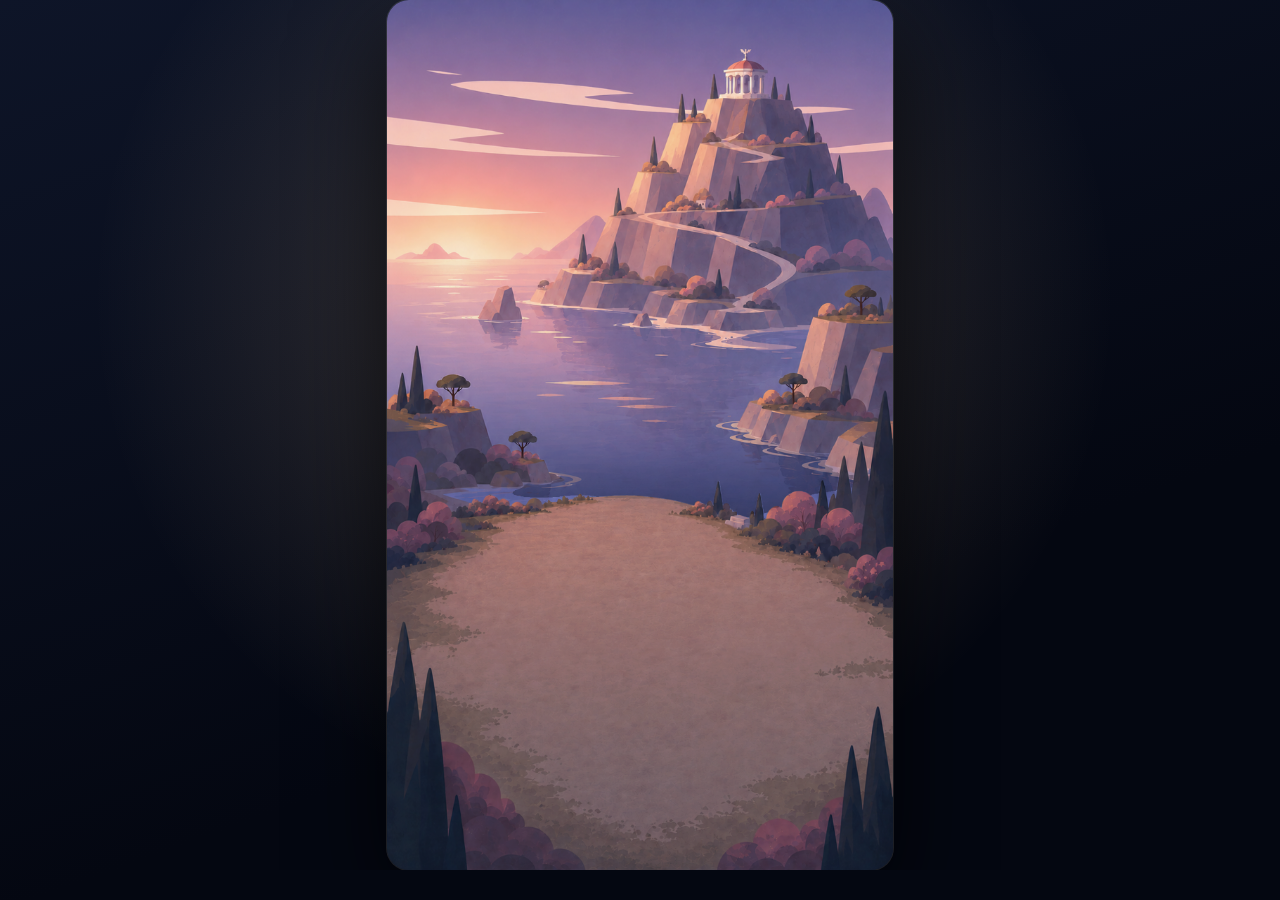
==== commit 1b14398c: "Add files via upload" ====
--- a/index.html
+++ b/index.html
@@ -9,9 +9,6 @@
     :root {
       color-scheme: dark;
       --ink: #f8f1de;
-      --muted: rgba(248, 241, 222, .68);
-      --line: rgba(255, 255, 255, .14);
-      --panel: rgba(8, 12, 24, .76);
       --accent: #ffd898;
     }
 
@@ -27,8 +24,6 @@
       font-family: Inter, ui-sans-serif, system-ui, -apple-system, BlinkMacSystemFont, "Segoe UI", sans-serif;
     }
 
-    button, input { font: inherit; }
-
     body {
       display: grid;
       place-items: center;
@@ -47,8 +42,8 @@
 
     .stage-shell {
       position: relative;
-      width: min(100vw, calc(100vh * 941 / 1672));
-      height: min(100vh, calc(100vw * 1672 / 941));
+      width: min(100vw, calc(100vh * 720 / 1280));
+      height: min(100vh, calc(100vw * 1280 / 720));
       overflow: hidden;
       background: #11182c;
       box-shadow: 0 0 0 1px rgba(255,255,255,.1), 0 32px 90px rgba(0,0,0,.72);
@@ -81,173 +76,6 @@
       height: 100%;
     }
 
-    /* Aucun filtre global ne doit recouvrir les calques solides. La profondeur
-       est désormais produite uniquement à l'intérieur du canvas, avant la
-       restauration finale de l'Olympe et du premier plan. */
-    .vignette { display: none; }
-
-    .status {
-      position: absolute;
-      top: max(14px, env(safe-area-inset-top));
-      left: 14px;
-      display: flex;
-      align-items: center;
-      gap: 10px;
-      padding: 9px 12px;
-      border: 1px solid var(--line);
-      border-radius: 999px;
-      background: rgba(7, 10, 20, .58);
-      box-shadow: 0 10px 30px rgba(0,0,0,.2);
-      backdrop-filter: blur(14px) saturate(1.15);
-      -webkit-backdrop-filter: blur(14px) saturate(1.15);
-      user-select: none;
-    }
-
-    .status, .celestial-state { display: none !important; }
-
-    .sun-dot {
-      width: 9px;
-      height: 9px;
-      border-radius: 50%;
-      background: var(--accent);
-      box-shadow: 0 0 14px var(--accent);
-      transition: background 1s ease, box-shadow 1s ease;
-    }
-
-    .status-copy { display: grid; gap: 1px; }
-    .period { font-size: 11px; font-weight: 800; letter-spacing: .14em; text-transform: uppercase; }
-    .clock { color: var(--muted); font-size: 10px; font-variant-numeric: tabular-nums; }
-
-    .celestial-state {
-      position: absolute;
-      top: max(15px, env(safe-area-inset-top));
-      right: 14px;
-      padding: 8px 10px;
-      border: 1px solid rgba(255,255,255,.12);
-      border-radius: 999px;
-      background: rgba(7, 10, 20, .42);
-      color: rgba(255,255,255,.72);
-      font-size: 9px;
-      font-weight: 750;
-      letter-spacing: .09em;
-      text-transform: uppercase;
-      backdrop-filter: blur(12px);
-      -webkit-backdrop-filter: blur(12px);
-      user-select: none;
-    }
-
-    .controls {
-      position: absolute;
-      left: 14px;
-      right: 14px;
-      bottom: max(14px, env(safe-area-inset-bottom));
-      display: grid;
-      gap: 9px;
-      padding: 12px;
-      border: 1px solid var(--line);
-      border-radius: 18px;
-      background: var(--panel);
-      box-shadow: 0 16px 45px rgba(0,0,0,.34);
-      backdrop-filter: blur(18px) saturate(1.2);
-      -webkit-backdrop-filter: blur(18px) saturate(1.2);
-      transition: opacity .25s ease, transform .25s ease;
-    }
-
-    /* Version intégrée : le temps vient de l'horloge locale, sans commandes de simulation. */
-    .controls, .method { display: none !important; }
-
-    .stage-shell.cinematic .controls {
-      opacity: 0;
-      transform: translateY(18px);
-      pointer-events: none;
-    }
-
-    .control-row { display: flex; align-items: center; gap: 9px; }
-
-    .icon-button {
-      flex: 0 0 auto;
-      display: grid;
-      place-items: center;
-      width: 34px;
-      height: 34px;
-      border: 1px solid rgba(255,255,255,.16);
-      border-radius: 50%;
-      background: rgba(255,255,255,.09);
-      color: var(--ink);
-      cursor: pointer;
-    }
-
-    .icon-button:focus-visible, .method-button:focus-visible, input:focus-visible {
-      outline: 2px solid var(--accent);
-      outline-offset: 2px;
-    }
-
-    .method-button {
-      flex: 0 0 auto;
-      border: 1px solid rgba(255,255,255,.14);
-      border-radius: 999px;
-      padding: 7px 10px;
-      background: rgba(255,255,255,.07);
-      color: var(--ink);
-      font-size: 10px;
-      font-weight: 750;
-      letter-spacing: .06em;
-      text-transform: uppercase;
-      cursor: pointer;
-    }
-
-    .timeline { flex: 1; min-width: 0; }
-
-    input[type="range"] {
-      width: 100%;
-      height: 18px;
-      margin: 0;
-      accent-color: var(--accent);
-      cursor: pointer;
-    }
-
-    .ticks {
-      display: grid;
-      grid-template-columns: repeat(4, 1fr);
-      margin-top: 2px;
-      color: rgba(255,255,255,.52);
-      font-size: 8px;
-      font-weight: 700;
-      letter-spacing: .08em;
-      text-transform: uppercase;
-    }
-    .ticks span:nth-child(2), .ticks span:nth-child(3) { text-align: center; }
-    .ticks span:last-child { text-align: right; }
-
-    .speed {
-      display: flex;
-      justify-content: space-between;
-      align-items: center;
-      color: var(--muted);
-      font-size: 10px;
-    }
-
-    .method {
-      position: absolute;
-      inset: 14px;
-      z-index: 4;
-      display: none;
-      align-content: end;
-      padding: 18px;
-      border: 1px solid rgba(255,255,255,.17);
-      border-radius: 22px;
-      background: linear-gradient(180deg, rgba(5,8,16,.2), rgba(5,8,16,.94) 48%);
-      backdrop-filter: blur(10px);
-      -webkit-backdrop-filter: blur(10px);
-    }
-
-    .method.open { display: grid; }
-    .method h2 { margin: 0 0 8px; font-family: Georgia, serif; font-size: 22px; font-weight: 500; }
-    .method p { margin: 0 0 12px; color: var(--muted); font-size: 12px; line-height: 1.5; }
-    .method ol { margin: 0 0 16px; padding-left: 18px; color: rgba(255,255,255,.82); font-size: 11px; line-height: 1.55; }
-    .method li + li { margin-top: 6px; }
-    .method .close { justify-self: start; }
-
     .loading {
       position: absolute;
       inset: 0;
@@ -264,71 +92,34 @@
 
     @media (min-width: 840px) {
       .stage-shell { border-radius: 22px; max-height: calc(100vh - 30px); }
-      .controls { left: 20px; right: 20px; bottom: 20px; }
-      .status { top: 20px; left: 20px; }
     }
 
     @media (prefers-reduced-motion: reduce) {
-      .ambient, .sun-dot, .controls, .loading { transition: none; }
+      .ambient, .loading { transition: none; }
     }
   </style>
 </head>
 <body>
   <div class="ambient" aria-hidden="true"></div>
-  <main class="stage-shell cinematic" id="stageShell" aria-label="Environnement ATHENA synchronisé avec l’heure locale">
-    <canvas id="scene" width="941" height="1672"></canvas>
-    <div class="vignette" aria-hidden="true"></div>
-
-    <div class="status" aria-live="polite">
-      <span class="sun-dot" aria-hidden="true"></span>
-      <span class="status-copy">
-        <span class="period" id="period">Lever</span>
-        <span class="clock" id="clock">06:00</span>
-      </span>
-    </div>
-    <div class="celestial-state" id="celestialState" aria-live="polite">Soleil levant</div>
-
-    <section class="controls" aria-label="Contrôles de la simulation">
-      <div class="control-row">
-        <button class="icon-button" id="play" type="button" aria-label="Mettre en pause">Ⅱ</button>
-        <div class="timeline">
-          <input id="timeline" type="range" min="0" max="1" step="0.0005" value="0" aria-label="Moment de la journée">
-          <div class="ticks" aria-hidden="true">
-            <span>06 h</span><span>12 h</span><span>18 h</span><span>00 h</span>
-          </div>
-        </div>
-        <button class="method-button" id="methodButton" type="button">Méthode</button>
-      </div>
-      <div class="speed">
-        <span>Cycle complet</span>
-        <label><input id="speed" type="range" min="24" max="96" step="8" value="48" aria-label="Durée du cycle en secondes"> <span id="speedValue">48 s</span></label>
-      </div>
-    </section>
-
-    <aside class="method" id="method" aria-labelledby="methodTitle">
-      <h2 id="methodTitle">Méthode lumineuse verrouillée</h2>
-      <p>La géométrie reste strictement identique. Seules la couleur, la valeur, l’atmosphère et la direction de lumière évoluent.</p>
-      <ol>
-        <li>Interpolation douce entre les quatre masters validés selon une chronologie réaliste : aube vers 06 h, plein jour jusqu’en début de soirée, coucher à partir de 18 h 30 et nuit vers 20 h 45.</li>
-        <li>Le masque de lumière renforce localement les surfaces exposées, sans éclairage uniforme.</li>
-        <li>Le masque d’ombre conserve les volumes, les plans superposés et la lisibilité du terrain constructible.</li>
-        <li>Chaque astre est composé de couches indépendantes : disque, halo interne, halo atmosphérique, grain lumineux et rayons directionnels.</li>
-        <li>La hauteur de l’astre pilote le rendu : halos et rayons chauds se renforcent près de l’horizon, puis deviennent plus nets et discrets au zénith.</li>
-        <li>Le soleil et la lune se lèvent tous deux à droite et se couchent à gauche ; leur position module aussi la couleur et l’intensité reçues par la carte.</li>
-        <li>La matière animée de la mer commence exactement à la ligne d’horizon ; ses rides grandissent progressivement vers le premier plan.</li>
-        <li>Les remous et reflets sont découpés par un masque d’eau dédié et ne traversent jamais le mont.</li>
-        <li>Les halos et les rayons sont occultés par le mont Olympe : l’astre s’intègre au paysage au lieu de flotter au-dessus.</li>
-        <li>Les courbes d’accélération ralentissent près de chaque état de référence pour éviter toute rupture visible.</li>
-      </ol>
-      <button class="method-button close" id="closeMethod" type="button">Revenir à la simulation</button>
-    </aside>
-
+  <main class="stage-shell" aria-label="Environnement ATHENA synchronisé avec l’heure locale">
+    <canvas id="scene" width="720" height="1280"></canvas>
     <div class="loading" id="loading">Préparation des états lumineux…</div>
   </main>
 
   <script>
-    const W = 941;
-    const H = 1672;
+    // La vidéo source est en 720 × 1280. Travailler directement à cette
+    // définition évite de suréchantillonner six canevas plein écran sans
+    // apporter de détail visible sur téléphone.
+    const W = 720;
+    const H = 1280;
+    const DESIGN_W = 941;
+    const DESIGN_H = 1672;
+    const SCALE = W / DESIGN_W;
+    const waterGeometry = {
+      horizon: Math.round(H * 498 / DESIGN_H),
+      bottom: Math.round(H * 1011 / DESIGN_H)
+    };
+    const WATER_H = waterGeometry.bottom - waterGeometry.horizon;
     const canvas = document.querySelector('#scene');
     // Le mode desynchronized autorise une présentation avant la fin du dessin
     // et provoquait du tearing perceptible comme un clignotement rapide.
@@ -347,38 +138,33 @@
     auraCanvas.width = W;
     auraCanvas.height = H;
     const auraCtx = auraCanvas.getContext('2d');
-    const waterSurfaceCanvas = document.createElement('canvas');
-    waterSurfaceCanvas.width = W;
-    waterSurfaceCanvas.height = H;
-    const waterSurfaceCtx = waterSurfaceCanvas.getContext('2d');
     const oceanVideoCanvas = document.createElement('canvas');
     oceanVideoCanvas.width = W;
-    oceanVideoCanvas.height = H;
+    oceanVideoCanvas.height = WATER_H;
     const oceanVideoCtx = oceanVideoCanvas.getContext('2d');
     const baseSceneCanvas = document.createElement('canvas');
     baseSceneCanvas.width = W;
     baseSceneCanvas.height = H;
     const baseSceneCtx = baseSceneCanvas.getContext('2d');
+    const foregroundSceneCanvas = document.createElement('canvas');
+    foregroundSceneCanvas.width = W;
+    foregroundSceneCanvas.height = H;
+    const foregroundSceneCtx = foregroundSceneCanvas.getContext('2d');
+    const waterDepthCanvas = document.createElement('canvas');
+    waterDepthCanvas.width = W;
+    waterDepthCanvas.height = WATER_H;
+    const waterDepthCtx = waterDepthCanvas.getContext('2d');
     const reflectionCanvas = document.createElement('canvas');
     reflectionCanvas.width = W;
-    reflectionCanvas.height = H;
+    reflectionCanvas.height = WATER_H;
     const reflectionCtx = reflectionCanvas.getContext('2d');
-    const shell = document.querySelector('#stageShell');
-    const timeline = document.querySelector('#timeline');
-    const speed = document.querySelector('#speed');
-    const speedValue = document.querySelector('#speedValue');
-    const playButton = document.querySelector('#play');
-    const periodLabel = document.querySelector('#period');
-    const clockLabel = document.querySelector('#clock');
-    const celestialStateLabel = document.querySelector('#celestialState');
     const loading = document.querySelector('#loading');
-    const method = document.querySelector('#method');
 
     const reducedMotionQuery = window.matchMedia('(prefers-reduced-motion: reduce)');
     const localFileMode = window.location.protocol === 'file:';
     const oceanVideo = document.createElement('video');
     oceanVideo.src = 'assets/LOOP_EAU.mp4?v=original-cycle-restored-20260902';
-    oceanVideo.loop = true;
+    oceanVideo.loop = false;
     oceanVideo.muted = true;
     oceanVideo.playsInline = true;
     oceanVideo.preload = 'auto';
@@ -387,14 +173,29 @@
     document.body.appendChild(oceanVideo);
     oceanVideo.autoplay = true;
     oceanVideo.id = 'oceanVideoSource';
+    const oceanVideoRelay = document.createElement('video');
+    oceanVideoRelay.src = oceanVideo.src;
+    oceanVideoRelay.loop = false;
+    oceanVideoRelay.muted = true;
+    oceanVideoRelay.playsInline = true;
+    oceanVideoRelay.preload = 'auto';
+    oceanVideoRelay.hidden = true;
+    oceanVideoRelay.setAttribute('aria-hidden', 'true');
+    document.body.appendChild(oceanVideoRelay);
     let oceanVideoReady = false;
+    let oceanVideoRelayReady = false;
     let oceanFrameCached = false;
-
-    const waterGeometry = { horizon: 498, bottom: 1011 };
+    let activeOceanVideo = oceanVideo;
+    let relayOceanVideo = oceanVideoRelay;
+    let oceanHandoffStartedAt = 0;
+    let oceanHandoffActive = false;
+    let oceanHandoffPending = false;
+    const oceanHandoffLead = .24;
+    const oceanHandoffDuration = 190;
 
     const celestialProfiles = {
       sun: {
-        discRadius: 20,
+        discRadius: 20 * SCALE,
         innerHalo: 2.2,
         outerHalo: 5.8,
         haloPower: .62,
@@ -407,7 +208,7 @@
         ray: [255, 183, 104]
       },
       moon: {
-        discRadius: 24,
+        discRadius: 24 * SCALE,
         innerHalo: 1.75,
         outerHalo: 3.8,
         haloPower: .34,
@@ -459,14 +260,13 @@
     ];
 
     const assets = {};
-    let playing = true;
-    let position = 0;
-    let cycleSeconds = Number(speed.value);
-    let previousTime = performance.now();
     let animationClock = 0;
-    let lastRenderTime = 0;
-    let lastUiUpdateTime = 0;
-    let draggingTimeline = false;
+    let nextFrameAt = 0;
+    let lastLightingUpdate = -Infinity;
+    let litBaseSceneReady = false;
+    let lastWaterDepthUpdate = -Infinity;
+    let waterDepthReady = false;
+    const targetFrameDuration = 1000 / 24;
     const stabilizedCelestialPositions = { sun: null, moon: null };
 
     function loadImage(src) {
@@ -605,20 +405,23 @@
       baseSceneCtx.globalAlpha = 1;
       baseSceneCtx.clearRect(0, 0, W, H);
       baseSceneCtx.drawImage(canvas, 0, 0);
+
+      // Le premier plan ne change qu'avec l'éclairage (une fois par seconde),
+      // pas avec chaque image de la mer. On le prépare donc une seule fois ici.
+      foregroundSceneCtx.globalCompositeOperation = 'source-over';
+      foregroundSceneCtx.globalAlpha = 1;
+      foregroundSceneCtx.clearRect(0, 0, W, H);
+      foregroundSceneCtx.drawImage(baseSceneCanvas, 0, 0);
+      foregroundSceneCtx.globalCompositeOperation = 'destination-in';
+      foregroundSceneCtx.drawImage(assets.sceneForegroundOcclusion, 0, 0, W, H);
+      foregroundSceneCtx.globalCompositeOperation = 'source-over';
     }
 
     function restoreForegroundLayers() {
-      effectCtx.globalCompositeOperation = 'source-over';
-      effectCtx.globalAlpha = 1;
-      effectCtx.clearRect(0, 0, W, H);
-      effectCtx.drawImage(baseSceneCanvas, 0, 0);
-      effectCtx.globalCompositeOperation = 'destination-in';
-      effectCtx.drawImage(assets.sceneForegroundOcclusion, 0, 0, W, H);
-
       ctx.save();
       ctx.globalAlpha = 1;
       ctx.globalCompositeOperation = 'source-over';
-      ctx.drawImage(effectCanvas, 0, 0);
+      ctx.drawImage(foregroundSceneCanvas, 0, 0);
       ctx.restore();
     }
 
@@ -649,11 +452,47 @@
     function syncOceanVideoPlayback() {
       if (!oceanVideoReady) return;
       if (reducedMotionQuery.matches) {
-        oceanVideo.pause();
-        oceanVideo.currentTime = 0;
+        activeOceanVideo.pause();
+        relayOceanVideo.pause();
+        activeOceanVideo.currentTime = 0;
+        relayOceanVideo.currentTime = 0;
+        oceanHandoffActive = false;
+        oceanHandoffPending = false;
         return;
       }
-      oceanVideo.play().catch(() => {});
+      activeOceanVideo.play().catch(() => {});
+    }
+
+    function updateOceanVideoHandoff() {
+      if (!oceanVideoReady || !oceanVideoRelayReady || reducedMotionQuery.matches) return 0;
+      const duration = activeOceanVideo.duration;
+      if (!Number.isFinite(duration) || duration <= oceanHandoffLead) return 0;
+
+      if (!oceanHandoffActive && !oceanHandoffPending && activeOceanVideo.currentTime >= duration - oceanHandoffLead) {
+        oceanHandoffPending = true;
+        relayOceanVideo.currentTime = 0;
+        relayOceanVideo.play().then(() => {
+          oceanHandoffStartedAt = performance.now();
+          oceanHandoffActive = true;
+          oceanHandoffPending = false;
+        }).catch(() => {
+          oceanHandoffPending = false;
+        });
+      }
+
+      if (!oceanHandoffActive) return 0;
+      const blend = clamp((performance.now() - oceanHandoffStartedAt) / oceanHandoffDuration);
+      if (blend >= 1) {
+        activeOceanVideo.pause();
+        activeOceanVideo.currentTime = 0;
+        const previousVideo = activeOceanVideo;
+        activeOceanVideo = relayOceanVideo;
+        relayOceanVideo = previousVideo;
+        oceanHandoffActive = false;
+        oceanHandoffPending = false;
+        return 0;
+      }
+      return blend;
     }
 
     function drawAnimatedOcean(hour) {
@@ -662,13 +501,42 @@
       // Au raccord de boucle, le lecteur peut perdre son état « prêt » pendant
       // une ou deux images. On conserve alors la dernière frame valide au lieu
       // de retirer brutalement toute la couche lumineuse de la mer.
-      if (oceanVideoReady && oceanVideo.readyState >= 2) {
+      const requestedRelayBlend = updateOceanVideoHandoff();
+      if (oceanVideoReady && activeOceanVideo.readyState >= 2) {
+        // Le fondu ne commence qu'après réception d'une vraie image du relais.
+        // Sinon l'ancienne frame perdait déjà son opacité, ce qui produisait
+        // précisément la disparition/réapparition observée sur certains cycles.
+        const relayDrawable = requestedRelayBlend > 0
+          && relayOceanVideo.readyState >= 2
+          && !relayOceanVideo.paused;
+        const relayBlend = relayDrawable ? requestedRelayBlend : 0;
         oceanVideoCtx.globalCompositeOperation = 'source-over';
+        oceanVideoCtx.clearRect(0, 0, W, WATER_H);
+        oceanVideoCtx.globalAlpha = 1 - relayBlend;
+        oceanVideoCtx.drawImage(
+          activeOceanVideo,
+          0, waterGeometry.horizon, W, WATER_H,
+          0, 0, W, WATER_H
+        );
+        if (relayDrawable) {
+          // Addition pondérée : les deux contributions totalisent toujours 1,
+          // donc le raccord ne provoque ni baisse de luminosité ni flash.
+          oceanVideoCtx.globalCompositeOperation = 'lighter';
+          oceanVideoCtx.globalAlpha = relayBlend;
+          oceanVideoCtx.drawImage(
+            relayOceanVideo,
+            0, waterGeometry.horizon, W, WATER_H,
+            0, 0, W, WATER_H
+          );
+        }
         oceanVideoCtx.globalAlpha = 1;
-        oceanVideoCtx.clearRect(0, 0, W, H);
-        oceanVideoCtx.drawImage(oceanVideo, 0, 0, W, H);
+        oceanVideoCtx.globalCompositeOperation = 'source-over';
         oceanVideoCtx.globalCompositeOperation = 'destination-in';
-        oceanVideoCtx.drawImage(assets.waterMask, 0, 0, W, H);
+        oceanVideoCtx.drawImage(
+          assets.waterMask,
+          0, waterGeometry.horizon, W, WATER_H,
+          0, 0, W, WATER_H
+        );
         oceanFrameCached = true;
       }
       if (!oceanFrameCached) return;
@@ -678,38 +546,42 @@
       ctx.save();
       ctx.globalCompositeOperation = 'luminosity';
       ctx.globalAlpha = night ? .3 : sunset ? .56 : .7;
-      ctx.drawImage(oceanVideoCanvas, 0, 0);
+      ctx.drawImage(oceanVideoCanvas, 0, waterGeometry.horizon);
       ctx.globalCompositeOperation = 'soft-light';
       ctx.globalAlpha = night ? .18 : sunset ? .28 : .34;
-      ctx.drawImage(oceanVideoCanvas, 0, 0);
+      ctx.drawImage(oceanVideoCanvas, 0, waterGeometry.horizon);
       ctx.restore();
     }
 
     function drawWaterDepthGradient(hour) {
       const { sunset, night } = waterPalette(hour);
-      effectCtx.globalCompositeOperation = 'source-over';
-      effectCtx.globalAlpha = 1;
-      effectCtx.clearRect(0, 0, W, H);
-
-      const depthGradient = effectCtx.createLinearGradient(
-        0,
-        waterGeometry.horizon,
-        0,
-        waterGeometry.bottom
-      );
-      depthGradient.addColorStop(0, 'rgba(8,18,42,0)');
-      depthGradient.addColorStop(.38, 'rgba(8,18,42,.04)');
-      depthGradient.addColorStop(.72, 'rgba(5,13,34,.18)');
-      depthGradient.addColorStop(1, `rgba(3,9,27,${night ? .46 : sunset ? .38 : .32})`);
-      effectCtx.fillStyle = depthGradient;
-      effectCtx.fillRect(0, waterGeometry.horizon, W, waterGeometry.bottom - waterGeometry.horizon);
-      effectCtx.globalCompositeOperation = 'destination-in';
-      effectCtx.drawImage(assets.waterEffectMask, 0, 0, W, H);
+      if (!waterDepthReady || animationClock - lastWaterDepthUpdate >= 1000) {
+        waterDepthCtx.globalCompositeOperation = 'source-over';
+        waterDepthCtx.globalAlpha = 1;
+        waterDepthCtx.clearRect(0, 0, W, WATER_H);
+
+        const depthGradient = waterDepthCtx.createLinearGradient(0, 0, 0, WATER_H);
+        depthGradient.addColorStop(0, 'rgba(8,18,42,0)');
+        depthGradient.addColorStop(.38, 'rgba(8,18,42,.04)');
+        depthGradient.addColorStop(.72, 'rgba(5,13,34,.18)');
+        depthGradient.addColorStop(1, `rgba(3,9,27,${night ? .46 : sunset ? .38 : .32})`);
+        waterDepthCtx.fillStyle = depthGradient;
+        waterDepthCtx.fillRect(0, 0, W, WATER_H);
+        waterDepthCtx.globalCompositeOperation = 'destination-in';
+        waterDepthCtx.drawImage(
+          assets.waterEffectMask,
+          0, waterGeometry.horizon, W, WATER_H,
+          0, 0, W, WATER_H
+        );
+        waterDepthCtx.globalCompositeOperation = 'source-over';
+        lastWaterDepthUpdate = animationClock;
+        waterDepthReady = true;
+      }
 
       ctx.save();
       ctx.globalCompositeOperation = 'multiply';
       ctx.globalAlpha = 1;
-      ctx.drawImage(effectCanvas, 0, 0);
+      ctx.drawImage(waterDepthCanvas, 0, waterGeometry.horizon);
       ctx.restore();
     }
 
@@ -723,129 +595,6 @@
         : hour > 18.5 ? smoothRange(18.5, 20.75, hour)
         : 0;
       return { sunset, night };
-    }
-
-    function drawWaterSurface(hour) {
-      const { horizon, bottom } = waterGeometry;
-      const { sunset, night } = waterPalette(hour);
-      const motion = reducedMotionQuery.matches ? 0 : animationClock;
-      waterSurfaceCtx.globalCompositeOperation = 'source-over';
-      waterSurfaceCtx.filter = 'none';
-      waterSurfaceCtx.clearRect(0, 0, W, H);
-
-      // Matière continue dès la ligne d'horizon : les vaguelettes ne reposent
-      // plus sur une bande d'eau neutre.
-      const base = waterSurfaceCtx.createLinearGradient(0, horizon, 0, bottom);
-      base.addColorStop(0, night
-        ? 'rgba(42,73,133,.25)'
-        : sunset
-          ? `rgba(105,86,145,${.11 + sunset * .12})`
-          : 'rgba(44,121,176,.12)');
-      base.addColorStop(.42, night
-        ? 'rgba(24,66,130,.18)'
-        : sunset
-          ? `rgba(65,113,169,${.08 + sunset * .08})`
-          : 'rgba(18,103,171,.08)');
-      base.addColorStop(1, night
-        ? 'rgba(17,42,101,.26)'
-        : 'rgba(33,133,183,.12)');
-      waterSurfaceCtx.fillStyle = base;
-      waterSurfaceCtx.fillRect(0, horizon, W, bottom - horizon + 1);
-
-      // Une trame très fine colle l'animation à la base des montagnes. Elle
-      // évite la bande d'eau immobile sans créer de ligne horizontale dure.
-      waterSurfaceCtx.save();
-      waterSurfaceCtx.globalCompositeOperation = 'screen';
-      waterSurfaceCtx.lineCap = 'round';
-      for (let row = 0; row < 11; row++) {
-        const y = horizon + row * 2.15;
-        const segments = 22 + row;
-        const drift = Math.sin(motion * .00018 + row * 1.47) * 5;
-        waterSurfaceCtx.lineWidth = .48 + row * .025;
-        waterSurfaceCtx.strokeStyle = sunset
-          ? `rgba(255,218,187,${.10 + row * .003})`
-          : night
-            ? `rgba(151,184,239,${.065 + row * .002})`
-            : `rgba(181,232,247,${.085 + row * .003})`;
-        for (let segment = 0; segment < segments; segment++) {
-          const seed = 400 + row * 37 + segment * 11;
-          const center = (segment + .5) * W / segments + drift + Math.sin(seed) * 4;
-          const halfWidth = 2.2 + seededNoise(seed, 29) * (4.8 + row * .24);
-          waterSurfaceCtx.beginPath();
-          waterSurfaceCtx.moveTo(center - halfWidth, y);
-          waterSurfaceCtx.quadraticCurveTo(
-            center,
-            y + Math.sin(motion * .0003 + seed) * (.2 + row * .035),
-            center + halfWidth,
-            y
-          );
-          waterSurfaceCtx.stroke();
-        }
-      }
-      waterSurfaceCtx.restore();
-
-      // Nappes larges et irrégulières, sans trame répétée.
-      waterSurfaceCtx.save();
-      waterSurfaceCtx.globalCompositeOperation = 'screen';
-      waterSurfaceCtx.filter = 'blur(18px)';
-      for (let index = 0; index < 5; index++) {
-        const phase = motion * (.000025 + index * .000003) + index * 1.71;
-        const cx = W * (.12 + index * .2) + Math.sin(phase) * (70 + index * 8);
-        const cy = horizon + 48 + index * 84 + Math.cos(phase * 1.3) * 24;
-        const radius = 95 + index * 31;
-        const glow = waterSurfaceCtx.createRadialGradient(cx, cy, 0, cx, cy, radius);
-        glow.addColorStop(0, `rgba(${sunset ? '255,181,142' : night ? '111,153,232' : '104,205,238'},${.045 + index * .008})`);
-        glow.addColorStop(1, 'rgba(0,0,0,0)');
-        waterSurfaceCtx.fillStyle = glow;
-        waterSurfaceCtx.fillRect(cx - radius, cy - radius, radius * 2, radius * 2);
-      }
-      waterSurfaceCtx.restore();
-
-      // Les rides commencent à un pixel de l'horizon, puis grandissent vers
-      // le premier plan pour restituer la profondeur.
-      waterSurfaceCtx.save();
-      waterSurfaceCtx.globalCompositeOperation = 'screen';
-      waterSurfaceCtx.lineCap = 'round';
-      for (let row = 0; row < 24; row++) {
-        const depth = row / 23;
-        const perspective = Math.pow(depth, 1.5);
-        const y = horizon + 1 + perspective * (bottom - horizon - 3);
-        const laneWidth = 7 + perspective * 94;
-        const amplitude = .35 + perspective * 4.2;
-        const speedPhase = motion * (.00022 - perspective * .00009);
-        const segments = 7 + Math.round((1 - perspective) * 5);
-        waterSurfaceCtx.lineWidth = .45 + perspective * 2.2;
-        waterSurfaceCtx.strokeStyle = sunset
-          ? `rgba(255,207,166,${.04 + perspective * .11})`
-          : night
-            ? `rgba(142,178,240,${.025 + perspective * .07})`
-            : `rgba(151,224,245,${.035 + perspective * .10})`;
-        for (let segment = 0; segment < segments; segment++) {
-          const seed = row * 19 + segment * 7;
-          const center = (segment + .5) * W / segments
-            + Math.sin(speedPhase + seed) * (8 + perspective * 22);
-          const width = laneWidth * (.35 + seededNoise(seed, 19) * .95);
-          waterSurfaceCtx.beginPath();
-          waterSurfaceCtx.moveTo(center - width, y);
-          waterSurfaceCtx.quadraticCurveTo(
-            center,
-            y + Math.sin(speedPhase * 2 + seed) * amplitude,
-            center + width,
-            y
-          );
-          waterSurfaceCtx.stroke();
-        }
-      }
-      waterSurfaceCtx.restore();
-
-      waterSurfaceCtx.globalCompositeOperation = 'destination-in';
-      waterSurfaceCtx.drawImage(assets.waterEffectMask, 0, 0, W, H);
-
-      ctx.save();
-      ctx.globalCompositeOperation = night ? 'screen' : 'soft-light';
-      ctx.globalAlpha = night ? .42 : .72;
-      ctx.drawImage(waterSurfaceCanvas, 0, 0);
-      ctx.restore();
     }
 
     function hoursSince(startHour, hour) {
@@ -868,15 +617,6 @@
         }
       }
       return { current: states[3], next: states[3], easedT: 0 };
-    }
-
-    function getPeriodName(hour) {
-      // Aligne le libellé sur la minute arrondie affichée par l’horloge.
-      const displayedHour = Math.round(hour * 60) / 60;
-      if (displayedHour >= daylightSchedule.nightStart || displayedHour < daylightSchedule.sunriseStart) return 'Nuit';
-      if (displayedHour < daylightSchedule.dayStart) return 'Lever';
-      if (displayedHour < daylightSchedule.sunsetStart) return 'Jour';
-      return 'Coucher';
     }
 
     function orbit(t, startX, endX, horizonY, apexY) {
@@ -931,7 +671,7 @@
           sunsetBias,
           visibility: fadeIn * fadeOut,
           image: assets.sun,
-          size: mix(104, 132, horizonFactor),
+          size: mix(104, 132, horizonFactor) * SCALE,
           lightColor: sunsetBias > .1 ? 'rgba(255,132,69,.96)' : 'rgba(255,239,197,.86)',
           lightPower: .018 + .066 * horizonFactor * (.35 + .65 * sunsetBias),
           reflectionColor: sunsetBias > .1 ? 'rgba(255,177,104,.92)' : 'rgba(255,244,208,.72)',
@@ -958,7 +698,7 @@
           sunsetBias: 0,
           visibility: fadeIn * fadeOut,
           image: assets.moon,
-          size: mix(102, 116, altitude),
+          size: mix(102, 116, altitude) * SCALE,
           lightColor: 'rgba(151,183,255,.88)',
           lightPower: .022 + .026 * altitude,
           reflectionColor: 'rgba(174,201,255,.9)',
@@ -992,19 +732,18 @@
     function drawWaterReflection(celestial) {
       if (!celestial || celestial.visibility <= .01) return;
       reflectionCtx.globalCompositeOperation = 'source-over';
-      reflectionCtx.clearRect(0, 0, W, H);
+      reflectionCtx.clearRect(0, 0, W, WATER_H);
       reflectionCtx.fillStyle = celestial.reflectionColor;
 
-      const horizonY = waterGeometry.horizon;
       const xOrigin = celestial.x;
       const reflectionDepths = [.01, .055, .12, .21, .32, .45, .61, .79, .98];
       for (let index = 0; index < reflectionDepths.length; index++) {
         const depth = reflectionDepths[index];
-        const y = horizonY + depth * 438 + Math.sin(animationClock * .0012 + index * 1.7) * (1 + depth * 3);
-        const spread = 10 + depth * 104;
+        const y = depth * (438 * SCALE) + Math.sin(animationClock * .0012 + index * 1.7) * ((1 + depth * 3) * SCALE);
+        const spread = (10 + depth * 104) * SCALE;
         const drift = Math.sin(index * 2.13 + animationClock * .00065) * spread * .29;
         const width = spread * (.38 + .62 * Math.sin(index * 2.8 + 1.2) ** 2);
-        const height = 1.7 + depth * 3.5;
+        const height = (1.7 + depth * 3.5) * SCALE;
         reflectionCtx.globalAlpha = (1 - depth * .48) * (.32 + .38 * Math.sin(index * 1.91) ** 2);
         reflectionCtx.beginPath();
         reflectionCtx.ellipse(xOrigin + drift, y, width, height, 0, 0, Math.PI * 2);
@@ -1013,27 +752,31 @@
 
       reflectionCtx.globalAlpha = 1;
       reflectionCtx.globalCompositeOperation = 'destination-in';
-      reflectionCtx.drawImage(assets.waterMask, 0, 0, W, H);
+      reflectionCtx.drawImage(
+        assets.waterMask,
+        0, waterGeometry.horizon, W, WATER_H,
+        0, 0, W, WATER_H
+      );
 
       // Le reflet reste pleinement présent près de l'horizon, puis se fond
       // progressivement dans la matière de l'eau en allant vers le premier plan.
       const reflectionFade = reflectionCtx.createLinearGradient(
         0,
-        waterGeometry.horizon,
         0,
-        waterGeometry.bottom
+        0,
+        WATER_H
       );
       reflectionFade.addColorStop(0, 'rgba(255,255,255,1)');
       reflectionFade.addColorStop(.28, 'rgba(255,255,255,.88)');
       reflectionFade.addColorStop(.68, 'rgba(255,255,255,.38)');
       reflectionFade.addColorStop(1, 'rgba(255,255,255,.05)');
       reflectionCtx.fillStyle = reflectionFade;
-      reflectionCtx.fillRect(0, waterGeometry.horizon, W, waterGeometry.bottom - waterGeometry.horizon);
+      reflectionCtx.fillRect(0, 0, W, WATER_H);
 
       ctx.save();
       ctx.globalCompositeOperation = 'screen';
       ctx.globalAlpha = celestial.reflectionPower * celestial.directVisibility;
-      ctx.drawImage(reflectionCanvas, 0, 0);
+      ctx.drawImage(reflectionCanvas, 0, waterGeometry.horizon);
       ctx.restore();
     }
 
@@ -1307,29 +1050,13 @@
       ctx.restore();
     }
 
-    function describeCelestial(hour, celestials) {
-      const sun = celestials.find(item => item.kind === 'sun');
-      const moon = celestials.find(item => item.kind === 'moon');
-      if (sun) {
-        if (sun.t < .18) return 'Soleil levant';
-        if (sun.t > .78) return 'Soleil couchant';
-        return sun.altitude > .78 ? 'Soleil au zénith' : 'Course du soleil';
-      }
-      if (moon) return moon.altitude > .72 ? 'Lune haute' : 'Course de la lune';
-      return hour < daylightSchedule.sunriseStart ? 'Avant l’aube' : 'Crépuscule';
-    }
-
-    function getLocalClock() {
+    function getLocalHour() {
       const now = new Date();
-      const hour = now.getHours() + now.getMinutes() / 60 + now.getSeconds() / 3600 + now.getMilliseconds() / 3600000;
-      const label = `${String(now.getHours()).padStart(2, '0')}:${String(now.getMinutes()).padStart(2, '0')}`;
-      return { hour, label };
-    }
-
-    function render() {
-      const { hour, label } = getLocalClock();
+      return now.getHours() + now.getMinutes() / 60 + now.getSeconds() / 3600 + now.getMilliseconds() / 3600000;
+    }
+
+    function rebuildLitBaseScene(hour) {
       const { current, next, easedT } = getVisualBlend(hour);
-
       ctx.globalCompositeOperation = 'source-over';
       ctx.globalAlpha = 1;
       ctx.drawImage(assets[current.file], 0, 0, W, H);
@@ -1344,10 +1071,24 @@
 
       paintMaskedColor(assets.lightMask, lightColor, lightPower, 'screen');
       paintMaskedColor(assets.shadowMask, '#071027', shadowPower, 'multiply');
-      // Capture le paysage éclairé avant toute matière marine. Cette copie
-      // sert ensuite à replacer exactement l'Olympe et le premier plan au-dessus
-      // de la vidéo, des vagues, des reflets et des shaders de la mer.
       captureLitBaseScene();
+      document.documentElement.style.setProperty('--accent', accent);
+      lastLightingUpdate = animationClock;
+      litBaseSceneReady = true;
+    }
+
+    function render() {
+      const hour = getLocalHour();
+      // Les grands masters, les masques de lumière et les ombres évoluent à
+      // l'échelle de l'heure. Une mise à jour par seconde est visuellement
+      // continue et évite plusieurs compositions plein écran à chaque frame.
+      if (!litBaseSceneReady || animationClock - lastLightingUpdate >= 1000) {
+        rebuildLitBaseScene(hour);
+      } else {
+        ctx.globalCompositeOperation = 'source-over';
+        ctx.globalAlpha = 1;
+        ctx.drawImage(baseSceneCanvas, 0, 0);
+      }
 
       const celestials = getCelestials(hour);
       drawAnimatedOcean(hour);
@@ -1356,74 +1097,61 @@
       for (const celestial of celestials) drawWaterReflection(celestial);
       for (const celestial of celestials) drawCelestialSystem(celestial);
       restoreForegroundLayers();
-
-      // Les informations d'interface n'ont pas besoin d'être recalculées à
-      // 60 i/s. Les limiter évite de relancer continuellement les transitions
-      // CSS pendant que le canvas est présenté par le compositeur.
-      const uiNow = performance.now();
-      if (uiNow - lastUiUpdateTime >= 250) {
-        document.documentElement.style.setProperty('--accent', accent);
-        periodLabel.textContent = getPeriodName(hour);
-        clockLabel.textContent = label;
-        celestialStateLabel.textContent = describeCelestial(hour, celestials);
-        lastUiUpdateTime = uiNow;
-      }
     }
 
     function frame(now) {
-      animationClock = now;
-      previousTime = now;
-      // La vidéo source est en 24 i/s. L'ancien échantillonnage forcé à 30 i/s
-      // produisait une cadence 4:5 irrégulière : certaines frames restaient
-      // affichées une fois, d'autres deux, ce qui ressemblait à un flash.
-      // Le rendu suit désormais directement le rafraîchissement du navigateur.
-      render();
-      lastRenderTime = now;
+      // Le MP4 source contient 24 images par seconde. Dessiner le pipeline
+      // complet à 60 i/s recalculait les mêmes frames plus de deux fois et
+      // surchargeait inutilement le processeur et le GPU.
+      if (nextFrameAt === 0) nextFrameAt = now;
+      if (now >= nextFrameAt) {
+        animationClock = now;
+        render();
+        nextFrameAt += targetFrameDuration;
+        if (now - nextFrameAt > targetFrameDuration) {
+          nextFrameAt = now + targetFrameDuration;
+        }
+      }
       requestAnimationFrame(frame);
     }
-
-    function togglePlay() {
-      playing = !playing;
-      playButton.textContent = playing ? 'Ⅱ' : '▶';
-      playButton.setAttribute('aria-label', playing ? 'Mettre en pause' : 'Reprendre');
-    }
-
-    playButton.textContent = playing ? 'Ⅱ' : '▶';
-    playButton.setAttribute('aria-label', playing ? 'Mettre en pause' : 'Reprendre');
-
-    playButton.addEventListener('click', togglePlay);
-    timeline.addEventListener('pointerdown', () => { draggingTimeline = true; });
-    timeline.addEventListener('input', () => { position = Number(timeline.value); render(); });
-    window.addEventListener('pointerup', () => { draggingTimeline = false; });
-    speed.addEventListener('input', () => {
-      cycleSeconds = Number(speed.value);
-      speedValue.textContent = `${cycleSeconds} s`;
-    });
-
-    document.querySelector('#methodButton').addEventListener('click', () => method.classList.add('open'));
-    document.querySelector('#closeMethod').addEventListener('click', () => method.classList.remove('open'));
-    method.addEventListener('click', event => { if (event.target === method) method.classList.remove('open'); });
 
     oceanVideo.addEventListener('canplay', () => {
       oceanVideoReady = true;
       syncOceanVideoPlayback();
+    });
+    oceanVideoRelay.addEventListener('canplay', () => {
+      oceanVideoRelayReady = true;
+      // Ce lecteur doit rester en lecture lorsqu'il prépare le prochain
+      // raccord. L'ancien test le remettait en pause à chaque seconde
+      // réutilisation, d'où le gel exactement tous les deux cycles.
+      if (
+        oceanVideoRelay !== activeOceanVideo
+        && !oceanHandoffPending
+        && !oceanHandoffActive
+      ) {
+        oceanVideoRelay.pause();
+        oceanVideoRelay.currentTime = 0;
+      }
     });
     oceanVideo.addEventListener('error', () => {
       oceanVideoReady = false;
       console.warn('La boucle vidéo de la mer est indisponible ; le rendu statique reste actif.');
     });
+    oceanVideoRelay.addEventListener('error', () => {
+      oceanVideoRelayReady = false;
+      console.warn('Le relais de boucle vidéo est indisponible ; le lecteur principal reste actif.');
+    });
+    const recoverEndedOceanVideo = event => {
+      if (event.currentTarget !== activeOceanVideo || oceanHandoffActive || oceanHandoffPending) return;
+      activeOceanVideo.currentTime = 0;
+      activeOceanVideo.play().catch(() => {});
+    };
+    oceanVideo.addEventListener('ended', recoverEndedOceanVideo);
+    oceanVideoRelay.addEventListener('ended', recoverEndedOceanVideo);
     reducedMotionQuery.addEventListener('change', syncOceanVideoPlayback);
     window.addEventListener('pointerdown', syncOceanVideoPlayback, { once: true });
     oceanVideo.load();
-
-    window.addEventListener('keydown', event => {
-      if (event.code === 'Space' && event.target.tagName !== 'INPUT') {
-        event.preventDefault();
-        togglePlay();
-      }
-      if (event.key === 'Escape') method.classList.remove('open');
-      if (event.key.toLowerCase() === 'c') shell.classList.toggle('cinematic');
-    });
+    oceanVideoRelay.load();
 
     Promise.all([
       ...states.map(async state => { assets[state.file] = await loadImage(state.file); }),
@@ -1469,14 +1197,17 @@
       );
       // Le PNG contient quelques pixels alpha isolés hors de la bande du
       // relief. Seule la silhouette réellement visible doit occulter l'astre.
-      assets.distantMountainsLayer = clipAlphaLayerToBand(results[10], 350, 525);
+      assets.distantMountainsLayer = clipAlphaLayerToBand(
+        results[10],
+        Math.round(H * 350 / DESIGN_H),
+        Math.round(H * 525 / DESIGN_H)
+      );
       assets.mountainOcclusion = combineAlphaLayers(
         assets.mountLayer,
         assets.distantMountainsLayer
       );
       assets.mountainSampler = localFileMode ? null : createAlphaSampler(assets.mountainOcclusion);
       loading.classList.add('done');
-      previousTime = performance.now();
       requestAnimationFrame(frame);
     }).catch(error => {
       const message = error instanceof Error ? error.message : String(error);
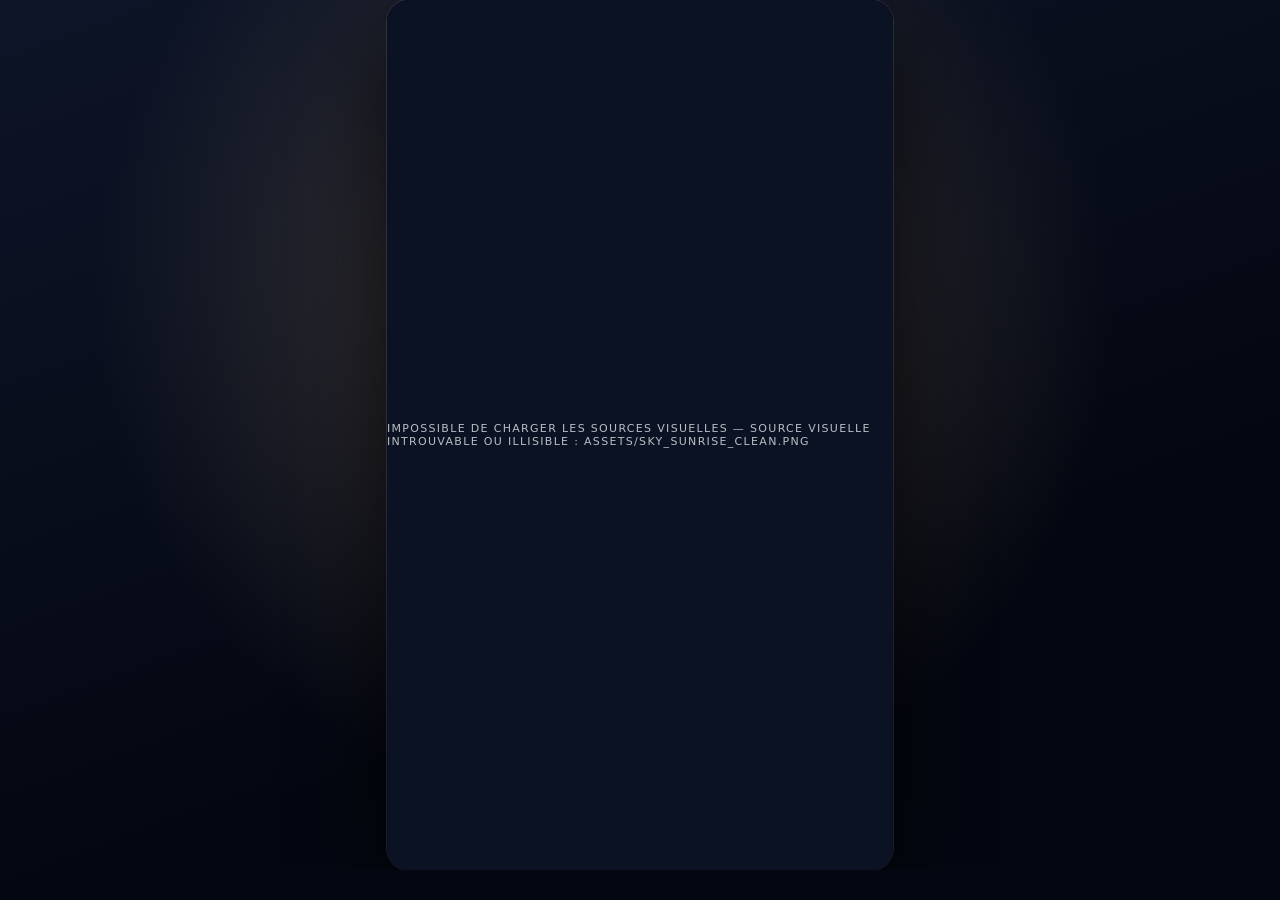
==== commit 9a097053: "Add files via upload" ====
--- a/index.html
+++ b/index.html
@@ -150,20 +150,67 @@
     foregroundSceneCanvas.width = W;
     foregroundSceneCanvas.height = H;
     const foregroundSceneCtx = foregroundSceneCanvas.getContext('2d');
+    const treeMotionCanvas = document.createElement('canvas');
+    treeMotionCanvas.width = W;
+    treeMotionCanvas.height = H;
+    const treeMotionCtx = treeMotionCanvas.getContext('2d');
+    const treeSourceCanvas = document.createElement('canvas');
+    treeSourceCanvas.width = W;
+    treeSourceCanvas.height = H;
+    const treeSourceCtx = treeSourceCanvas.getContext('2d');
+    const waterfallCanvas = document.createElement('canvas');
+    waterfallCanvas.width = W;
+    waterfallCanvas.height = H;
+    const waterfallCtx = waterfallCanvas.getContext('2d');
     const waterDepthCanvas = document.createElement('canvas');
     waterDepthCanvas.width = W;
     waterDepthCanvas.height = WATER_H;
     const waterDepthCtx = waterDepthCanvas.getContext('2d');
-    const reflectionCanvas = document.createElement('canvas');
-    reflectionCanvas.width = W;
-    reflectionCanvas.height = WATER_H;
-    const reflectionCtx = reflectionCanvas.getContext('2d');
+    const waterSparkleCanvas = document.createElement('canvas');
+    waterSparkleCanvas.width = W;
+    waterSparkleCanvas.height = WATER_H;
+    const waterSparkleCtx = waterSparkleCanvas.getContext('2d');
+    const SKY_H = waterGeometry.horizon + 1;
+    const skyCanvas = document.createElement('canvas');
+    skyCanvas.width = W;
+    skyCanvas.height = SKY_H;
+    const skyCtx = skyCanvas.getContext('2d');
+    const cloudCanvas = document.createElement('canvas');
+    cloudCanvas.width = W;
+    cloudCanvas.height = SKY_H;
+    const cloudCtx = cloudCanvas.getContext('2d');
+    const cloudTextureCanvas = document.createElement('canvas');
+    cloudTextureCanvas.width = W;
+    cloudTextureCanvas.height = SKY_H;
+    const cloudTextureCtx = cloudTextureCanvas.getContext('2d');
+    const cloudAlphaCanvas = document.createElement('canvas');
+    cloudAlphaCanvas.width = W;
+    cloudAlphaCanvas.height = SKY_H;
+    const cloudAlphaCtx = cloudAlphaCanvas.getContext('2d');
+    const skyBackdropCanvas = document.createElement('canvas');
+    skyBackdropCanvas.width = W;
+    skyBackdropCanvas.height = SKY_H;
+    const skyBackdropCtx = skyBackdropCanvas.getContext('2d');
     const loading = document.querySelector('#loading');
 
     const reducedMotionQuery = window.matchMedia('(prefers-reduced-motion: reduce)');
     const localFileMode = window.location.protocol === 'file:';
+    const cloudVideo = document.createElement('video');
+    cloudVideo.src = 'assets/CLOUDS_KEYED_FLIPPED_SMOOTH.webm?v=painted-smooth-60fps-20260902';
+    cloudVideo.loop = true;
+    cloudVideo.muted = true;
+    cloudVideo.playsInline = true;
+    cloudVideo.preload = 'auto';
+    cloudVideo.autoplay = true;
+    // Déplacement deux fois plus lent, sans modifier la cadence de rendu.
+    cloudVideo.defaultPlaybackRate = .1;
+    cloudVideo.playbackRate = .1;
+    cloudVideo.hidden = true;
+    cloudVideo.setAttribute('aria-hidden', 'true');
+    document.body.appendChild(cloudVideo);
+    let cloudVideoReady = false;
     const oceanVideo = document.createElement('video');
-    oceanVideo.src = 'assets/LOOP_EAU.mp4?v=original-cycle-restored-20260902';
+    oceanVideo.src = 'assets/LOOP_EAU.mp4?v=continuous-clock-whites-20260902';
     oceanVideo.loop = false;
     oceanVideo.muted = true;
     oceanVideo.playsInline = true;
@@ -223,10 +270,10 @@
     };
 
     const states = [
-      { name: 'Lever', file: 'MASTER_SUNRISE_LOCKED.png', hour: 6, accent: '#ffd59f', light: '#ffc991', lightPower: .055, shadowPower: .025 },
-      { name: 'Jour', file: 'MASTER_DAYLIGHT_LOCKED.png', hour: 12, accent: '#fff4ce', light: '#fff2cf', lightPower: .025, shadowPower: .012 },
-      { name: 'Coucher', file: 'MASTER_SUNSET_LOCKED.png', hour: 18, accent: '#ff9b6f', light: '#ff9b70', lightPower: .065, shadowPower: .042 },
-      { name: 'Nuit', file: 'MASTER_NIGHT_LOCKED.png', hour: 0, accent: '#9eb7ff', light: '#9eb8ff', lightPower: .024, shadowPower: .07 }
+      { name: 'Lever', file: 'MASTER_SUNRISE_LOCKED.png', skyFile: 'SKY_SUNRISE_CLEAN.png', hour: 6, accent: '#ffd59f', light: '#ffc991', lightPower: .055, shadowPower: .025, cloudOpacity: .98, cloudColor: '#e9acb0', cloudColorPower: .5 },
+      { name: 'Jour', file: 'MASTER_DAYLIGHT_LOCKED.png', skyFile: 'SKY_DAYLIGHT_CLEAN.png', hour: 12, accent: '#fff4ce', light: '#fff2cf', lightPower: .025, shadowPower: .012, cloudOpacity: 1, cloudColor: '#d9dfe8', cloudColorPower: .3 },
+      { name: 'Coucher', file: 'MASTER_SUNSET_LOCKED.png', skyFile: 'SKY_SUNSET_CLEAN.png', hour: 18, accent: '#ff9b6f', light: '#ff9b70', lightPower: .065, shadowPower: .042, cloudOpacity: 1, cloudColor: '#df9588', cloudColorPower: .54 },
+      { name: 'Nuit', file: 'MASTER_NIGHT_LOCKED.png', skyFile: 'SKY_NIGHT_CLEAN.png', hour: 0, accent: '#9eb7ff', light: '#9eb8ff', lightPower: .024, shadowPower: .07, cloudOpacity: .72, cloudColor: '#46519a', cloudColorPower: .76 }
     ];
 
     // Horaires par défaut du prototype. Cette configuration est volontairement
@@ -266,8 +313,62 @@
     let litBaseSceneReady = false;
     let lastWaterDepthUpdate = -Infinity;
     let waterDepthReady = false;
+    let lastSkyBackdropUpdate = -Infinity;
+    let skyBackdropReady = false;
     const targetFrameDuration = 1000 / 24;
     const stabilizedCelestialPositions = { sun: null, moon: null };
+    const skyStars = Array.from({ length: 300 }, (_, index) => ({
+      x: .008 + seededNoise(index, 401) * .984,
+      // Distribution sur toute la zone du ciel, jusqu'à la ligne d'horizon.
+      y: .015 + Math.pow(seededNoise(index, 409), .94) * .965,
+      power: mix(.22, 1, seededNoise(index, 419)),
+      phase: seededNoise(index, 421) * Math.PI * 2,
+      speed: mix(.55, 1.65, seededNoise(index, 431)),
+      twinkleDepth: mix(.22, .62, seededNoise(index, 437)),
+      twinkles: seededNoise(index, 433) > .08,
+      warm: seededNoise(index, 439) > .84
+    }));
+    const waterSparkles = Array.from({ length: 76 }, (_, index) => ({
+      x: .015 + seededNoise(index, 601) * .97,
+      y: .02 + Math.pow(seededNoise(index, 607), .88) * .95,
+      phase: seededNoise(index, 613) * Math.PI * 2,
+      speed: mix(.52, 1.08, seededNoise(index, 617)),
+      power: mix(.42, 1, seededNoise(index, 619)),
+      width: mix(.65, 1.25, seededNoise(index, 631))
+    }));
+
+    // Zones très resserrées autour des arbres déjà peints dans les calques.
+    // Le décor n'est jamais effacé : seuls les pixels intérieurs à ces formes
+    // sont ré-échantillonnés. Les contours, le sol et le pied des troncs restent
+    // donc parfaitement fixes, sans révéler l'image située derrière.
+    const animatedTreeRegions = [
+      // Pins parasols du premier plan et des falaises latérales.
+      { kind: 'umbrella', cx: 94,  cy: 562, rx: 24, ry: 12, bottom: 606, amp: 1.65, speed: .54, phase: .3 },
+      { kind: 'umbrella', cx: 192, cy: 649, rx: 18, ry: 10, bottom: 687, amp: 1.35, speed: .61, phase: 2.1 },
+      { kind: 'umbrella', cx: 675, cy: 428, rx: 22, ry: 12, bottom: 472, amp: 1.45, speed: .49, phase: 4.0 },
+      { kind: 'umbrella', cx: 577, cy: 557, rx: 20, ry: 11, bottom: 599, amp: 1.55, speed: .57, phase: 5.3 },
+
+      // Cyprès du calque PREMIER_PLAN uniquement. Aucun masque n'est conservé
+      // sur l'Olympe : les coordonnées ci-dessous ciblent les arbres latéraux,
+      // ceux du rivage et les grandes silhouettes qui encadrent le bas.
+      { kind: 'cypress', cx: 42,  top: 505, bottom: 612, halfWidth: 12, amp: 2.8, speed: .42, phase: .7 },
+      { kind: 'cypress', cx: 22,  top: 552, bottom: 612, halfWidth: 9,  amp: 2.2, speed: .49, phase: 2.4 },
+      { kind: 'cypress', cx: 716, top: 430, bottom: 482, halfWidth: 7,  amp: 1.8, speed: .52, phase: 3.7 },
+      { kind: 'cypress', cx: 651, top: 552, bottom: 688, halfWidth: 15, amp: 3.0, speed: .45, phase: 4.1 },
+      { kind: 'cypress', cx: 706, top: 539, bottom: 705, halfWidth: 15, amp: 3.2, speed: .40, phase: 1.6 },
+      { kind: 'cypress', cx: 45,  top: 683, bottom: 776, halfWidth: 11, amp: 2.5, speed: .46, phase: 5.5 },
+      { kind: 'cypress', cx: 470, top: 716, bottom: 786, halfWidth: 8,  amp: 2.0, speed: .51, phase: 3.3 },
+      { kind: 'cypress', cx: 528, top: 727, bottom: 795, halfWidth: 8,  amp: 2.1, speed: .47, phase: 5.0 },
+      { kind: 'cypress', cx: 622, top: 738, bottom: 804, halfWidth: 9,  amp: 2.2, speed: .44, phase: 2.1 },
+      { kind: 'cypress', cx: 23,  top: 915, bottom: 1279, halfWidth: 48, amp: 4.8, speed: .31, phase: .4 },
+      { kind: 'cypress', cx: 61,  top: 984, bottom: 1279, halfWidth: 40, amp: 4.3, speed: .35, phase: 2.8 },
+      { kind: 'cypress', cx: 96,  top: 1170, bottom: 1279, halfWidth: 17, amp: 2.8, speed: .41, phase: 5.7 },
+      { kind: 'cypress', cx: 698, top: 1040, bottom: 1279, halfWidth: 43, amp: 4.3, speed: .33, phase: 4.6 },
+      { kind: 'cypress', cx: 661, top: 1097, bottom: 1279, halfWidth: 35, amp: 3.8, speed: .37, phase: 1.3 },
+      { kind: 'cypress', cx: 632, top: 1200, bottom: 1279, halfWidth: 18, amp: 2.6, speed: .43, phase: 3.9 }
+    ];
+    const umbrellaTreeRegions = animatedTreeRegions.filter(region => region.kind === 'umbrella');
+    const cypressTreeRegions = animatedTreeRegions.filter(region => region.kind === 'cypress');
 
     function loadImage(src) {
       return new Promise((resolve, reject) => {
@@ -400,6 +501,175 @@
       ctx.restore();
     }
 
+    function traceUmbrellaTreeShape(target, region) {
+      target.beginPath();
+      target.moveTo(region.cx + region.rx + 2, region.cy);
+      target.ellipse(region.cx, region.cy, region.rx + 2, region.ry * .82 + 2, 0, 0, Math.PI * 2);
+      target.moveTo(region.cx + 1, region.cy + region.ry * .1);
+      target.ellipse(
+        region.cx - region.rx * .5,
+        region.cy + region.ry * .12,
+        region.rx * .52 + 1,
+        region.ry * .68 + 1,
+        0, 0, Math.PI * 2
+      );
+      target.moveTo(region.cx + region.rx + 1, region.cy + region.ry * .12);
+      target.ellipse(
+        region.cx + region.rx * .5,
+        region.cy + region.ry * .12,
+        region.rx * .52 + 1,
+        region.ry * .68 + 1,
+        0, 0, Math.PI * 2
+      );
+      // Tronc et départ des branches, avec une base étroite pour ne pas
+      // découper le sol de la falaise autour de l'arbre.
+      target.moveTo(region.cx - 2.2, region.cy + region.ry * .22);
+      target.lineTo(region.cx + 2.2, region.cy + region.ry * .22);
+      target.lineTo(region.cx + 2.8, region.bottom - 2);
+      target.lineTo(region.cx - 2.8, region.bottom - 2);
+      target.closePath();
+    }
+
+    function createUmbrellaTreeMask() {
+      const mask = document.createElement('canvas');
+      mask.width = W;
+      mask.height = H;
+      const maskCtx = mask.getContext('2d');
+      maskCtx.fillStyle = '#fff';
+      for (const region of umbrellaTreeRegions) {
+        traceUmbrellaTreeShape(maskCtx, region);
+        maskCtx.fill();
+      }
+      return mask;
+    }
+
+    function traceTreeInterior(region) {
+      treeMotionCtx.beginPath();
+      if (region.kind === 'umbrella') {
+        // Plusieurs volumes réunis en une seule masse, volontairement plus
+        // petite que le houppier peint : aucun pixel voisin n'est inclus.
+        treeMotionCtx.moveTo(region.cx + region.rx, region.cy);
+        treeMotionCtx.ellipse(region.cx, region.cy, region.rx, region.ry * .72, 0, 0, Math.PI * 2);
+        treeMotionCtx.moveTo(region.cx, region.cy + region.ry * .08);
+        treeMotionCtx.ellipse(
+          region.cx - region.rx * .48,
+          region.cy + region.ry * .08,
+          region.rx * .48,
+          region.ry * .58,
+          0, 0, Math.PI * 2
+        );
+        treeMotionCtx.moveTo(region.cx + region.rx * .96, region.cy + region.ry * .08);
+        treeMotionCtx.ellipse(
+          region.cx + region.rx * .48,
+          region.cy + region.ry * .08,
+          region.rx * .48,
+          region.ry * .58,
+          0, 0, Math.PI * 2
+        );
+      } else {
+        const innerWidth = region.halfWidth * .72;
+        treeMotionCtx.moveTo(region.cx, region.top + 3);
+        treeMotionCtx.lineTo(region.cx + innerWidth, region.bottom - 7);
+        treeMotionCtx.lineTo(region.cx + innerWidth * .34, region.bottom - 3);
+        treeMotionCtx.lineTo(region.cx - innerWidth * .34, region.bottom - 3);
+        treeMotionCtx.lineTo(region.cx - innerWidth, region.bottom - 7);
+        treeMotionCtx.closePath();
+      }
+    }
+
+    function redrawTreeInterior(region, seconds) {
+      const top = region.kind === 'umbrella'
+        ? Math.floor(region.cy - region.ry * .68)
+        : region.top + 3;
+      const bottom = region.kind === 'umbrella'
+        ? Math.ceil(region.cy + region.ry * .56)
+        : region.bottom - 3;
+      const left = region.kind === 'umbrella'
+        ? Math.floor(region.cx - region.rx - 3)
+        : Math.floor(region.cx - region.halfWidth - 3);
+      const width = region.kind === 'umbrella'
+        ? Math.ceil(region.rx * 2 + 6)
+        : Math.ceil(region.halfWidth * 2 + 6);
+      const height = Math.max(1, bottom - top);
+
+      treeMotionCtx.save();
+      traceTreeInterior(region);
+      treeMotionCtx.clip();
+      // Les pixels déplacés remplacent ceux de l'arbre fixe dans cette zone.
+      // Avec source-over, les deux positions restaient visibles aux endroits
+      // semi-transparents et donnaient l'impression d'un arbre dédoublé.
+      treeMotionCtx.globalCompositeOperation = 'copy';
+
+      // Plusieurs ondes voyagent simultanément dans la hauteur de l'arbre.
+      // Elles sont déphasées et ne s'immobilisent jamais toutes ensemble : le
+      // mouvement reste continu, sans pause perceptible en bout de balancement.
+      const stripHeight = 3;
+      for (let y = top; y < bottom; y += stripHeight) {
+        const heightT = clamp((bottom - y) / height);
+        const anchored = smootherStep(heightT);
+        const mainWave = Math.sin(seconds * region.speed * 1.55 + region.phase + y * .105) * .58;
+        const crossWave = Math.sin(seconds * region.speed * 2.27 + region.phase * 1.73 - y * .071) * .29;
+        const leafWave = Math.sin(seconds * region.speed * 3.41 + region.phase * .63 + y * .163) * .13;
+        const motionWave = mainWave + crossWave + leafWave;
+        const shift = motionWave * region.amp * 2.8 * anchored;
+        treeMotionCtx.drawImage(
+          foregroundSceneCanvas,
+          left, y, width, stripHeight,
+          left + shift, y, width, stripHeight
+        );
+
+        // Une variation de valeur accompagne la déformation. Elle révèle le
+        // passage du vent dans les aplats très sombres sans modifier leur
+        // couleur générale ni sortir de la silhouette protégée.
+        const valueWave = Math.sin(seconds * region.speed * 2.05 + region.phase * 1.31 + y * .145);
+        treeMotionCtx.globalCompositeOperation = 'soft-light';
+        treeMotionCtx.fillStyle = valueWave >= 0
+          ? `rgba(214, 226, 211, ${valueWave * .16 * anchored})`
+          : `rgba(10, 18, 28, ${-valueWave * .13 * anchored})`;
+        treeMotionCtx.fillRect(left, y, width, stripHeight);
+        treeMotionCtx.globalCompositeOperation = 'copy';
+      }
+      treeMotionCtx.restore();
+    }
+
+    function buildTreeMotionLayer() {
+      treeMotionCtx.globalCompositeOperation = 'source-over';
+      treeMotionCtx.globalAlpha = 1;
+      treeMotionCtx.clearRect(0, 0, W, H);
+      treeMotionCtx.drawImage(foregroundSceneCanvas, 0, 0);
+
+      const seconds = animationClock / 1000;
+      for (const region of cypressTreeRegions) redrawTreeInterior(region, seconds);
+    }
+
+    function drawAnimatedUmbrellaTrees() {
+      const seconds = animationClock / 1000;
+      for (const region of umbrellaTreeRegions) {
+        const left = Math.floor(region.cx - region.rx - 5);
+        const top = Math.floor(region.cy - region.ry - 4);
+        const width = Math.ceil(region.rx * 2 + 10);
+        const height = Math.ceil(region.bottom - top + 2);
+        const primary = Math.sin(seconds * region.speed * 1.72 + region.phase) * .09;
+        const secondary = Math.sin(seconds * region.speed * 2.63 + region.phase * 1.47) * .035;
+        const angle = primary + secondary;
+        const breathe = 1 + Math.sin(seconds * region.speed * 2.18 + region.phase * .81) * .04;
+
+        ctx.save();
+        ctx.globalCompositeOperation = 'source-over';
+        ctx.globalAlpha = 1;
+        ctx.translate(region.cx, region.bottom - 2);
+        ctx.rotate(angle);
+        ctx.scale(breathe, 1);
+        ctx.translate(-region.cx, -(region.bottom - 2));
+        ctx.drawImage(
+          treeSourceCanvas,
+          left, top, width, height,
+          left, top, width, height
+        );
+        ctx.restore();
+      }
+    }
+
     function captureLitBaseScene() {
       baseSceneCtx.globalCompositeOperation = 'source-over';
       baseSceneCtx.globalAlpha = 1;
@@ -415,13 +685,26 @@
       foregroundSceneCtx.globalCompositeOperation = 'destination-in';
       foregroundSceneCtx.drawImage(assets.sceneForegroundOcclusion, 0, 0, W, H);
       foregroundSceneCtx.globalCompositeOperation = 'source-over';
+
+      // Source colorisée des arbres séparés. Le masque alpha du premier plan
+      // élimine tout pixel de mer éventuellement compris dans les ellipses.
+      treeSourceCtx.globalCompositeOperation = 'source-over';
+      treeSourceCtx.globalAlpha = 1;
+      treeSourceCtx.clearRect(0, 0, W, H);
+      treeSourceCtx.drawImage(baseSceneCanvas, 0, 0);
+      treeSourceCtx.globalCompositeOperation = 'destination-in';
+      treeSourceCtx.drawImage(assets.foregroundLayer, 0, 0, W, H);
+      treeSourceCtx.drawImage(assets.umbrellaTreeMask, 0, 0, W, H);
+      treeSourceCtx.globalCompositeOperation = 'source-over';
     }
 
     function restoreForegroundLayers() {
+      buildTreeMotionLayer();
       ctx.save();
       ctx.globalAlpha = 1;
       ctx.globalCompositeOperation = 'source-over';
-      ctx.drawImage(foregroundSceneCanvas, 0, 0);
+      ctx.drawImage(treeMotionCanvas, 0, 0);
+      drawAnimatedUmbrellaTrees();
       ctx.restore();
     }
 
@@ -495,8 +778,193 @@
       return blend;
     }
 
+    function rebuildSkyBackdrop(hour) {
+      const { current, next, easedT } = getVisualBlend(hour);
+      const { night } = waterPalette(hour);
+
+      skyBackdropCtx.globalCompositeOperation = 'source-over';
+      skyBackdropCtx.globalAlpha = 1;
+      skyBackdropCtx.clearRect(0, 0, W, SKY_H);
+      skyBackdropCtx.drawImage(assets[current.skyFile], 0, 0, W, SKY_H);
+      skyBackdropCtx.globalAlpha = easedT;
+      skyBackdropCtx.drawImage(assets[next.skyFile], 0, 0, W, SKY_H);
+      skyBackdropCtx.globalAlpha = 1;
+
+      lastSkyBackdropUpdate = animationClock;
+      skyBackdropReady = true;
+    }
+
+    function drawNightStars(night) {
+      if (night <= .015) return;
+      skyCtx.save();
+      skyCtx.globalCompositeOperation = 'screen';
+      for (const star of skyStars) {
+        // Chaque étoile possède son propre rythme et sa propre phase : le
+        // scintillement reste continu, irrégulier et jamais synchronisé.
+        const primaryWave = star.twinkles
+          ? Math.sin(animationClock * .001 * star.speed + star.phase)
+          : 0;
+        const secondaryWave = star.twinkles
+          ? Math.sin(animationClock * .00037 * star.speed + star.phase * 1.73) * .22
+          : 0;
+        const twinkleWave = primaryWave + secondaryWave;
+        const pulse = 1 + twinkleWave * star.twinkleDepth;
+        const alpha = clamp(night * mix(.08, .9, star.power) * pulse);
+        const radius = mix(.22, 1.12, star.power) * (1 + twinkleWave * star.twinkleDepth * .36) * SCALE;
+        const x = star.x * W;
+        const y = star.y * SKY_H;
+        skyCtx.globalAlpha = alpha;
+        skyCtx.fillStyle = star.warm ? '#fff2d5' : '#eef5ff';
+
+        if (star.twinkles && star.power > .62) {
+          skyCtx.globalAlpha = alpha * (.12 + Math.max(0, twinkleWave) * .12);
+          skyCtx.beginPath();
+          skyCtx.arc(x, y, radius * 2.25, 0, Math.PI * 2);
+          skyCtx.fill();
+          skyCtx.globalAlpha = alpha;
+        }
+
+        if (star.power > .72) {
+          skyCtx.beginPath();
+          skyCtx.moveTo(x, y - radius * 1.75);
+          skyCtx.lineTo(x + radius * .72, y);
+          skyCtx.lineTo(x, y + radius * 1.75);
+          skyCtx.lineTo(x - radius * .72, y);
+          skyCtx.closePath();
+          skyCtx.fill();
+        } else {
+          skyCtx.beginPath();
+          skyCtx.arc(x, y, radius * .58, 0, Math.PI * 2);
+          skyCtx.fill();
+        }
+      }
+      skyCtx.restore();
+    }
+
+    function drawAnimatedSky(hour) {
+      if (!skyBackdropReady || animationClock - lastSkyBackdropUpdate >= 1000) {
+        rebuildSkyBackdrop(hour);
+      }
+      const { current, next, easedT } = getVisualBlend(hour);
+      const cloudOpacity = mix(current.cloudOpacity, next.cloudOpacity, easedT);
+      const cloudColor = mixColor(current.cloudColor, next.cloudColor, easedT);
+      const cloudColorPower = mix(current.cloudColorPower, next.cloudColorPower, easedT);
+      const { night } = waterPalette(hour);
+
+      skyCtx.globalCompositeOperation = 'source-over';
+      skyCtx.globalAlpha = 1;
+      skyCtx.clearRect(0, 0, W, SKY_H);
+      skyCtx.drawImage(skyBackdropCanvas, 0, 0);
+      drawNightStars(night);
+      cloudCtx.globalCompositeOperation = 'source-over';
+      cloudCtx.globalAlpha = 1;
+      cloudCtx.filter = 'none';
+      cloudCtx.clearRect(0, 0, W, SKY_H);
+
+      if (cloudVideoReady && cloudVideo.readyState >= HTMLMediaElement.HAVE_CURRENT_DATA) {
+        cloudCtx.save();
+        cloudCtx.globalAlpha = .8 * cloudOpacity;
+        cloudCtx.filter = `contrast(${mix(1.68, 1.56, night)}) brightness(${mix(1.48, 1.28, night)}) saturate(${mix(.68, .54, night)})`;
+        cloudCtx.drawImage(cloudVideo, 0, 0, W, SKY_H);
+        cloudCtx.restore();
+
+        if (assets.cloudPaintTexture) {
+          cloudTextureCtx.globalCompositeOperation = 'source-over';
+          cloudTextureCtx.globalAlpha = 1;
+          // Davantage d'écart dans les valeurs basses du masque pour rendre
+          // visibles les creux et coups de pinceau sombres dans les nuages.
+          cloudTextureCtx.filter = 'grayscale(1) contrast(2.75) brightness(.91)';
+          cloudTextureCtx.clearRect(0, 0, W, SKY_H);
+          const texture = assets.cloudPaintTexture;
+          // Étire le masque complet sur les dimensions exactes du ciel : toute
+          // sa matière reste visible, sans recadrage vertical ni zone manquante.
+          cloudTextureCtx.drawImage(texture, 0, 0, W, SKY_H);
+          // Le masque fourni est strictement découpé par les nuages. Le mode
+          // multiply révèle surtout ses coups de brosse sur leurs valeurs
+          // blanches et devient naturellement discret dans les ombres.
+          cloudTextureCtx.filter = 'none';
+          cloudTextureCtx.globalCompositeOperation = 'destination-in';
+          cloudTextureCtx.drawImage(cloudCanvas, 0, 0);
+          cloudTextureCtx.globalCompositeOperation = 'source-over';
+
+          cloudCtx.save();
+          cloudCtx.globalCompositeOperation = 'multiply';
+          cloudCtx.globalAlpha = mix(.76, .7, night);
+          cloudCtx.drawImage(cloudTextureCanvas, 0, 0);
+          cloudCtx.restore();
+
+          // Une passe lumineuse rétablit les vrais blancs après le multiply,
+          // sans effacer les creux et les traces sombres du masque pictural.
+          cloudCtx.save();
+          cloudCtx.globalCompositeOperation = 'screen';
+          cloudCtx.globalAlpha = mix(.18, .14, night) * cloudOpacity;
+          cloudCtx.filter = `grayscale(1) contrast(${mix(1.5, 1.4, night)}) brightness(${mix(1.42, 1.26, night)})`;
+          cloudCtx.drawImage(cloudVideo, 0, 0, W, SKY_H);
+          cloudCtx.restore();
+        }
+
+        // On mémorise l'alpha exact avant d'appliquer la couleur : le mode color
+        // peut alors remplacer teinte et saturation sans aplatir la luminance
+        // du masque pictural, puis être redécoupé sur les nuages seuls.
+        cloudAlphaCtx.globalCompositeOperation = 'source-over';
+        cloudAlphaCtx.globalAlpha = 1;
+        cloudAlphaCtx.clearRect(0, 0, W, SKY_H);
+        cloudAlphaCtx.drawImage(cloudCanvas, 0, 0);
+
+        cloudCtx.save();
+        cloudCtx.globalCompositeOperation = 'color';
+        cloudCtx.globalAlpha = 1;
+        cloudCtx.fillStyle = cloudColor;
+        cloudCtx.fillRect(0, 0, W, SKY_H);
+        cloudCtx.globalCompositeOperation = 'destination-in';
+        cloudCtx.drawImage(cloudAlphaCanvas, 0, 0);
+        // Une faible contribution normale rapproche aussi la luminosité de la
+        // référence, sans masquer les traces sombres désormais renforcées.
+        cloudCtx.globalCompositeOperation = 'source-atop';
+        cloudCtx.globalAlpha = cloudColorPower * .3;
+        cloudCtx.fillStyle = cloudColor;
+        cloudCtx.fillRect(0, 0, W, SKY_H);
+        cloudCtx.restore();
+
+        // Le calque vidéo se fond graduellement dans l'horizon : les nuages
+        // hauts restent lisibles tandis que les plus bas deviennent diffus.
+        cloudCtx.globalCompositeOperation = 'destination-in';
+        const cloudDepth = cloudCtx.createLinearGradient(0, 0, 0, SKY_H);
+        cloudDepth.addColorStop(0, 'rgba(255,255,255,1)');
+        cloudDepth.addColorStop(.34, 'rgba(255,255,255,.95)');
+        cloudDepth.addColorStop(.68, 'rgba(255,255,255,.62)');
+        cloudDepth.addColorStop(1, 'rgba(255,255,255,.32)');
+        cloudCtx.fillStyle = cloudDepth;
+        cloudCtx.fillRect(0, 0, W, SKY_H);
+
+        // Atténuation uniforme du résultat final : texture, blancs et alpha
+        // des nuages diminuent ensemble, sans modifier leurs proportions.
+        cloudCtx.fillStyle = 'rgba(255,255,255,.85)';
+        cloudCtx.fillRect(0, 0, W, SKY_H);
+        cloudCtx.globalCompositeOperation = 'source-over';
+      }
+      cloudCtx.filter = 'none';
+
+      // Le ciel et les nuages restent derrière les deux plans montagneux.
+      skyCtx.globalCompositeOperation = 'destination-out';
+      skyCtx.globalAlpha = 1;
+      skyCtx.drawImage(assets.mountainOcclusion, 0, 0, W, SKY_H, 0, 0, W, SKY_H);
+      skyCtx.globalCompositeOperation = 'source-over';
+      cloudCtx.globalCompositeOperation = 'destination-out';
+      cloudCtx.globalAlpha = 1;
+      cloudCtx.drawImage(assets.mountainOcclusion, 0, 0, W, SKY_H, 0, 0, W, SKY_H);
+      cloudCtx.globalCompositeOperation = 'source-over';
+      skyCtx.drawImage(cloudCanvas, 0, 0);
+
+      ctx.save();
+      ctx.globalCompositeOperation = 'source-over';
+      ctx.globalAlpha = 1;
+      ctx.drawImage(skyCanvas, 0, 0);
+      ctx.restore();
+    }
+
     function drawAnimatedOcean(hour) {
-      const { sunset, night } = waterPalette(hour);
+      const { night } = waterPalette(hour);
 
       // Au raccord de boucle, le lecteur peut perdre son état « prêt » pendant
       // une ou deux images. On conserve alors la dernière frame valide au lieu
@@ -512,6 +980,9 @@
         const relayBlend = relayDrawable ? requestedRelayBlend : 0;
         oceanVideoCtx.globalCompositeOperation = 'source-over';
         oceanVideoCtx.clearRect(0, 0, W, WATER_H);
+        // La nuit réduit progressivement la luminance de la vidéo sans toucher
+        // à ses images, sa cadence ni son raccord de boucle.
+        oceanVideoCtx.filter = `brightness(${mix(.78, .36, night)}) contrast(${mix(.88, .96, night)}) saturate(${mix(1.08, 1.25, night)})`;
         oceanVideoCtx.globalAlpha = 1 - relayBlend;
         oceanVideoCtx.drawImage(
           activeOceanVideo,
@@ -530,6 +1001,21 @@
           );
         }
         oceanVideoCtx.globalAlpha = 1;
+        oceanVideoCtx.filter = 'none';
+        // Palette directement relevée dans LAND_NIGHT : le mode color conserve
+        // la luminance animée des vagues tout en remplaçant leur teinte de jour.
+        if (night > .001) {
+          const nightWaterGrade = oceanVideoCtx.createLinearGradient(0, 0, 0, WATER_H);
+          nightWaterGrade.addColorStop(0, '#263586');
+          nightWaterGrade.addColorStop(.3, '#112469');
+          nightWaterGrade.addColorStop(.62, '#061b55');
+          nightWaterGrade.addColorStop(1, '#001547');
+          oceanVideoCtx.globalCompositeOperation = 'color';
+          oceanVideoCtx.globalAlpha = night * .96;
+          oceanVideoCtx.fillStyle = nightWaterGrade;
+          oceanVideoCtx.fillRect(0, 0, W, WATER_H);
+          oceanVideoCtx.globalAlpha = 1;
+        }
         oceanVideoCtx.globalCompositeOperation = 'source-over';
         oceanVideoCtx.globalCompositeOperation = 'destination-in';
         oceanVideoCtx.drawImage(
@@ -541,14 +1027,12 @@
       }
       if (!oceanFrameCached) return;
 
-      // La vidéo fournit le mouvement et les valeurs lumineuses, tandis que
-      // les masters conservent la colorimétrie propre à l'heure courante.
+      // La vidéo remplace entièrement l'ancien dessin statique dans le masque
+      // marin. Les effets horaires (colorimétrie, profondeur et lumière) sont ajoutés
+      // ensuite, sans laisser réapparaître les motifs du calque situé dessous.
       ctx.save();
-      ctx.globalCompositeOperation = 'luminosity';
-      ctx.globalAlpha = night ? .3 : sunset ? .56 : .7;
-      ctx.drawImage(oceanVideoCanvas, 0, waterGeometry.horizon);
-      ctx.globalCompositeOperation = 'soft-light';
-      ctx.globalAlpha = night ? .18 : sunset ? .28 : .34;
+      ctx.globalCompositeOperation = 'source-over';
+      ctx.globalAlpha = 1;
       ctx.drawImage(oceanVideoCanvas, 0, waterGeometry.horizon);
       ctx.restore();
     }
@@ -582,6 +1066,60 @@
       ctx.globalCompositeOperation = 'multiply';
       ctx.globalAlpha = 1;
       ctx.drawImage(waterDepthCanvas, 0, waterGeometry.horizon);
+      ctx.restore();
+    }
+
+    function drawWaterSparkles(hour) {
+      const { sunset, night } = waterPalette(hour);
+      const sparkleColor = mixColor(
+        mixColor('#e7f7ff', '#ffd0b0', sunset * .55),
+        '#aabaff',
+        night
+      );
+
+      waterSparkleCtx.globalCompositeOperation = 'source-over';
+      waterSparkleCtx.globalAlpha = 1;
+      waterSparkleCtx.clearRect(0, 0, W, WATER_H);
+      waterSparkleCtx.strokeStyle = sparkleColor;
+      waterSparkleCtx.lineCap = 'round';
+
+      for (const sparkle of waterSparkles) {
+        const wave = (Math.sin(animationClock * .001 * sparkle.speed + sparkle.phase) + 1) * .5;
+        // Les vaguelettes proches du premier plan ont une fenêtre encore plus
+        // courte : elles brillent brièvement au lieu de rester allumées.
+        const threshold = mix(.9, .96, sparkle.y);
+        const appearance = Math.pow(
+          smootherStep(clamp((wave - threshold) / (1 - threshold))),
+          1.3
+        );
+        if (appearance <= .003) continue;
+
+        const x = sparkle.x * W + Math.sin(animationClock * .00019 + sparkle.phase) * 2.2 * SCALE;
+        const y = sparkle.y * WATER_H + Math.sin(animationClock * .00031 * sparkle.speed + sparkle.phase) * 1.15 * SCALE;
+        const width = (2.2 + sparkle.y * 8.4) * sparkle.width * SCALE;
+        const curve = (.45 + sparkle.y * 1.15) * SCALE;
+        const timeVisibility = mix(.34, .62, night) + sunset * .08;
+
+        waterSparkleCtx.globalAlpha = appearance * sparkle.power * timeVisibility;
+        waterSparkleCtx.lineWidth = mix(.72, 1.24, sparkle.y) * SCALE;
+        waterSparkleCtx.beginPath();
+        waterSparkleCtx.moveTo(x - width * .5, y);
+        waterSparkleCtx.quadraticCurveTo(x, y - curve, x + width * .5, y);
+        waterSparkleCtx.stroke();
+      }
+
+      waterSparkleCtx.globalAlpha = 1;
+      waterSparkleCtx.globalCompositeOperation = 'destination-in';
+      waterSparkleCtx.drawImage(
+        assets.waterMask,
+        0, waterGeometry.horizon, W, WATER_H,
+        0, 0, W, WATER_H
+      );
+      waterSparkleCtx.globalCompositeOperation = 'source-over';
+
+      ctx.save();
+      ctx.globalCompositeOperation = 'screen';
+      ctx.drawImage(waterSparkleCanvas, 0, waterGeometry.horizon);
       ctx.restore();
     }
 
@@ -673,9 +1211,7 @@
           image: assets.sun,
           size: mix(104, 132, horizonFactor) * SCALE,
           lightColor: sunsetBias > .1 ? 'rgba(255,132,69,.96)' : 'rgba(255,239,197,.86)',
-          lightPower: .018 + .066 * horizonFactor * (.35 + .65 * sunsetBias),
-          reflectionColor: sunsetBias > .1 ? 'rgba(255,177,104,.92)' : 'rgba(255,244,208,.72)',
-          reflectionPower: .10 + .31 * horizonFactor * sunsetBias
+          lightPower: .018 + .066 * horizonFactor * (.35 + .65 * sunsetBias)
         });
       }
 
@@ -700,9 +1236,7 @@
           image: assets.moon,
           size: mix(102, 116, altitude) * SCALE,
           lightColor: 'rgba(151,183,255,.88)',
-          lightPower: .022 + .026 * altitude,
-          reflectionColor: 'rgba(174,201,255,.9)',
-          reflectionPower: .22 + .16 * altitude
+          lightPower: .022 + .026 * altitude
         });
       }
 
@@ -727,57 +1261,6 @@
       }
 
       return celestials;
-    }
-
-    function drawWaterReflection(celestial) {
-      if (!celestial || celestial.visibility <= .01) return;
-      reflectionCtx.globalCompositeOperation = 'source-over';
-      reflectionCtx.clearRect(0, 0, W, WATER_H);
-      reflectionCtx.fillStyle = celestial.reflectionColor;
-
-      const xOrigin = celestial.x;
-      const reflectionDepths = [.01, .055, .12, .21, .32, .45, .61, .79, .98];
-      for (let index = 0; index < reflectionDepths.length; index++) {
-        const depth = reflectionDepths[index];
-        const y = depth * (438 * SCALE) + Math.sin(animationClock * .0012 + index * 1.7) * ((1 + depth * 3) * SCALE);
-        const spread = (10 + depth * 104) * SCALE;
-        const drift = Math.sin(index * 2.13 + animationClock * .00065) * spread * .29;
-        const width = spread * (.38 + .62 * Math.sin(index * 2.8 + 1.2) ** 2);
-        const height = (1.7 + depth * 3.5) * SCALE;
-        reflectionCtx.globalAlpha = (1 - depth * .48) * (.32 + .38 * Math.sin(index * 1.91) ** 2);
-        reflectionCtx.beginPath();
-        reflectionCtx.ellipse(xOrigin + drift, y, width, height, 0, 0, Math.PI * 2);
-        reflectionCtx.fill();
-      }
-
-      reflectionCtx.globalAlpha = 1;
-      reflectionCtx.globalCompositeOperation = 'destination-in';
-      reflectionCtx.drawImage(
-        assets.waterMask,
-        0, waterGeometry.horizon, W, WATER_H,
-        0, 0, W, WATER_H
-      );
-
-      // Le reflet reste pleinement présent près de l'horizon, puis se fond
-      // progressivement dans la matière de l'eau en allant vers le premier plan.
-      const reflectionFade = reflectionCtx.createLinearGradient(
-        0,
-        0,
-        0,
-        WATER_H
-      );
-      reflectionFade.addColorStop(0, 'rgba(255,255,255,1)');
-      reflectionFade.addColorStop(.28, 'rgba(255,255,255,.88)');
-      reflectionFade.addColorStop(.68, 'rgba(255,255,255,.38)');
-      reflectionFade.addColorStop(1, 'rgba(255,255,255,.05)');
-      reflectionCtx.fillStyle = reflectionFade;
-      reflectionCtx.fillRect(0, 0, W, WATER_H);
-
-      ctx.save();
-      ctx.globalCompositeOperation = 'screen';
-      ctx.globalAlpha = celestial.reflectionPower * celestial.directVisibility;
-      ctx.drawImage(reflectionCanvas, 0, waterGeometry.horizon);
-      ctx.restore();
     }
 
     function seededNoise(index, seed = 0) {
@@ -1030,6 +1513,17 @@
       drawGlowGrain(celestial, intensity);
       occultAuraLayer();
 
+      // La lune appartient au plan du ciel : les nuages passent devant son
+      // disque et son halo. Le soleil conserve son rayonnement au premier plan.
+      if (celestial.kind === 'moon') {
+        auraCtx.save();
+        auraCtx.globalAlpha = 1;
+        auraCtx.globalCompositeOperation = 'destination-out';
+        auraCtx.filter = 'none';
+        auraCtx.drawImage(cloudCanvas, 0, 0);
+        auraCtx.restore();
+      }
+
       ctx.save();
       ctx.globalCompositeOperation = 'screen';
       ctx.drawImage(auraCanvas, 0, 0);
@@ -1043,6 +1537,7 @@
       celestialCtx.globalAlpha = 1;
       celestialCtx.globalCompositeOperation = 'destination-out';
       celestialCtx.drawImage(assets.mountainOcclusion, 0, 0, W, H);
+      if (celestial.kind === 'moon') celestialCtx.drawImage(cloudCanvas, 0, 0);
 
       ctx.save();
       ctx.globalCompositeOperation = 'source-over';
@@ -1090,11 +1585,12 @@
         ctx.drawImage(baseSceneCanvas, 0, 0);
       }
 
+      drawAnimatedSky(hour);
       const celestials = getCelestials(hour);
       drawAnimatedOcean(hour);
       drawWaterDepthGradient(hour);
+      drawWaterSparkles(hour);
       for (const celestial of celestials) paintDirectionalLight(assets.lightMask, celestial);
-      for (const celestial of celestials) drawWaterReflection(celestial);
       for (const celestial of celestials) drawCelestialSystem(celestial);
       restoreForegroundLayers();
     }
@@ -1118,6 +1614,24 @@
     oceanVideo.addEventListener('canplay', () => {
       oceanVideoReady = true;
       syncOceanVideoPlayback();
+    });
+    const syncCloudVideoPlayback = () => {
+      if (!cloudVideoReady) return;
+      if (reducedMotionQuery.matches) {
+        cloudVideo.pause();
+        return;
+      }
+      cloudVideo.play().catch(() => {});
+    };
+    cloudVideo.addEventListener('canplay', () => {
+      cloudVideoReady = true;
+      cloudVideo.defaultPlaybackRate = .1;
+      cloudVideo.playbackRate = .1;
+      syncCloudVideoPlayback();
+    });
+    cloudVideo.addEventListener('error', () => {
+      cloudVideoReady = false;
+      console.warn('La vidéo transparente des nuages est indisponible.');
     });
     oceanVideoRelay.addEventListener('canplay', () => {
       oceanVideoRelayReady = true;
@@ -1149,7 +1663,10 @@
     oceanVideo.addEventListener('ended', recoverEndedOceanVideo);
     oceanVideoRelay.addEventListener('ended', recoverEndedOceanVideo);
     reducedMotionQuery.addEventListener('change', syncOceanVideoPlayback);
+    reducedMotionQuery.addEventListener('change', syncCloudVideoPlayback);
     window.addEventListener('pointerdown', syncOceanVideoPlayback, { once: true });
+    window.addEventListener('pointerdown', syncCloudVideoPlayback, { once: true });
+    cloudVideo.load();
     oceanVideo.load();
     oceanVideoRelay.load();
 
@@ -1162,7 +1679,9 @@
       loadImage('WATER_EFFECT_MASK.png'),
       loadImage('layers/MONT.png'),
       loadImage('layers/MONTAGNES.png'),
-      loadImage('layers/PREMIER_PLAN.png')
+      loadImage('layers/PREMIER_PLAN.png'),
+      ...states.map(async state => { assets[state.skyFile] = await loadImage(state.skyFile); }),
+      loadImage('CLOUD_PAINT_TEXTURE_MASK.png').then(image => { assets.cloudPaintTexture = image; })
     ]).then(results => {
       // Les pixels d'images locales ne peuvent pas être lus par getImageData
       // depuis file:// (canvas « tainted »). Les masters restent utilisables
@@ -1173,6 +1692,14 @@
       assets.moon = results[7];
       assets.mountLayer = results[9];
       assets.foregroundLayer = results[11];
+      assets.umbrellaTreeMask = createUmbrellaTreeMask();
+      // Les quatre pins parasols sont retirés du calque fixe. La mer animée
+      // peut ainsi reprendre leur ancienne place avant que leur silhouette
+      // mobile soit redessinée au premier plan.
+      const foregroundWithoutUmbrellaTrees = excludeMaskFromLayer(
+        assets.foregroundLayer,
+        assets.umbrellaTreeMask
+      );
       // Le masque marin d'origine est volontairement large et mord sur le
       // relief. On retranche l'Olympe AVANT de dessiner la vidéo ou les shaders,
       // de sorte qu'aucun effet d'eau ne soit jamais produit sur ce calque.
@@ -1182,11 +1709,11 @@
       );
       assets.waterMask = excludeMaskFromLayer(
         waterWithoutMount,
-        assets.foregroundLayer
+        foregroundWithoutUmbrellaTrees
       );
       assets.waterEffectMask = assets.waterMask;
       const foregroundWithoutWater = excludeMaskFromLayer(
-        assets.foregroundLayer,
+        foregroundWithoutUmbrellaTrees,
         assets.waterMask
       );
       // L'Olympe reste toujours prioritaire : le masque d'eau, volontairement
@@ -1208,6 +1735,11 @@
       );
       assets.mountainSampler = localFileMode ? null : createAlphaSampler(assets.mountainOcclusion);
       loading.classList.add('done');
+      animationClock = performance.now();
+      render();
+      // L'horloge de composition reste indépendante des callbacks du décodeur.
+      // Certains moteurs cessent d'émettre ces callbacks après la relève entre
+      // les deux lecteurs, ce qui arrêtait entièrement la mer après un cycle.
       requestAnimationFrame(frame);
     }).catch(error => {
       const message = error instanceof Error ? error.message : String(error);
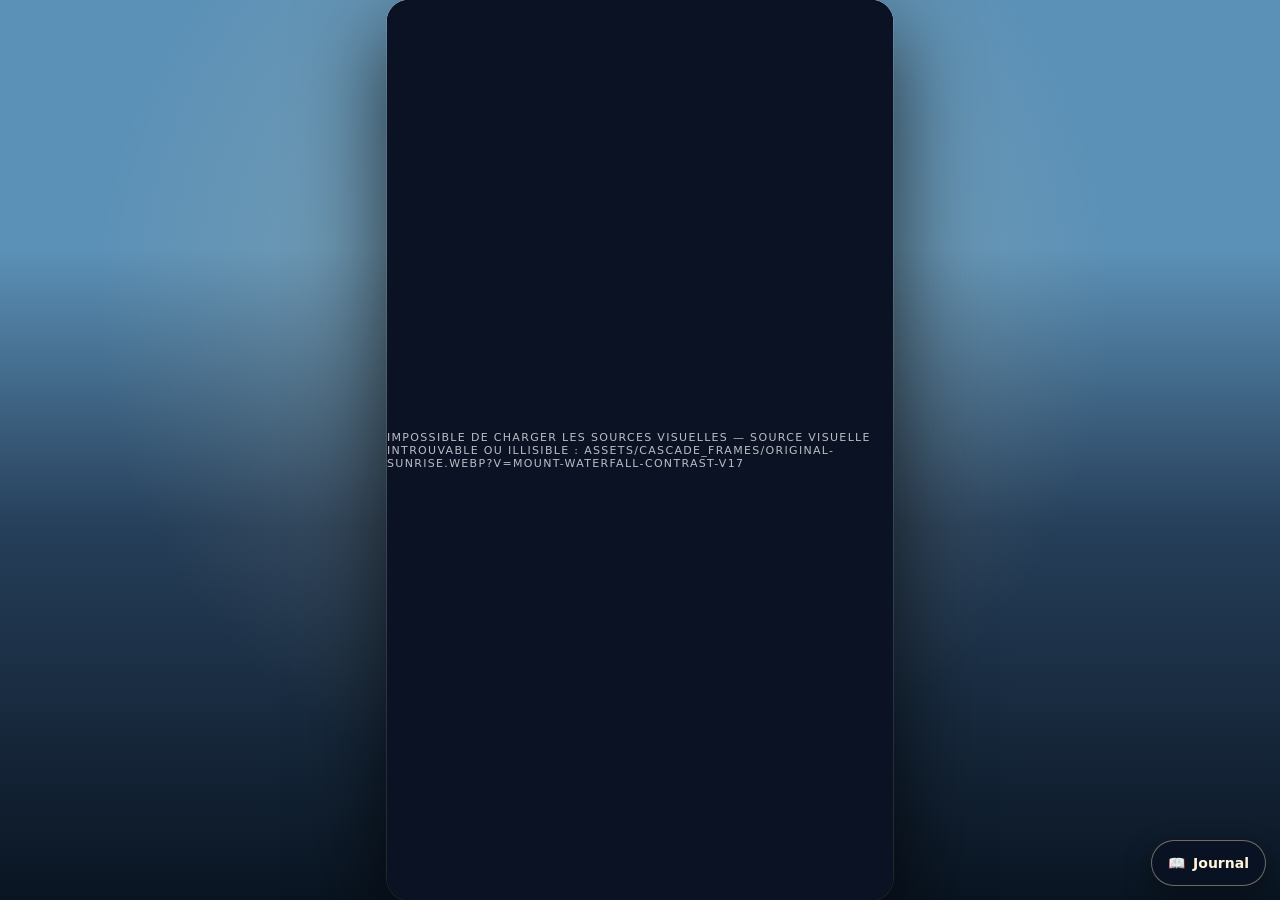
==== commit c8b64cf0: "Add files via upload" ====
--- a/index.html
+++ b/index.html
@@ -10,12 +10,24 @@
       color-scheme: dark;
       --ink: #f8f1de;
       --accent: #ffd898;
+      --ambient-sky: #5c91b7;
+      --ambient-mid: #263f5a;
+      --ambient-ground: #07111d;
+      --safe-width: calc(100vw - env(safe-area-inset-left, 0px) - env(safe-area-inset-right, 0px));
+      --safe-height: calc(100vh - env(safe-area-inset-top, 0px) - env(safe-area-inset-bottom, 0px));
+    }
+
+    @supports (height: 100dvh) {
+      :root {
+        --safe-height: calc(100dvh - env(safe-area-inset-top, 0px) - env(safe-area-inset-bottom, 0px));
+      }
     }
 
     * { box-sizing: border-box; }
 
     html, body {
       width: 100%;
+      height: 100%;
       min-height: 100%;
       margin: 0;
       overflow: hidden;
@@ -28,52 +40,41 @@
       display: grid;
       place-items: center;
       isolation: isolate;
+      padding:
+        env(safe-area-inset-top, 0px)
+        env(safe-area-inset-right, 0px)
+        env(safe-area-inset-bottom, 0px)
+        env(safe-area-inset-left, 0px);
     }
 
     .ambient {
       position: fixed;
       inset: -20%;
-      z-index: -2;
+      z-index: 0;
+      pointer-events: none;
       background:
         radial-gradient(circle at 48% 38%, color-mix(in srgb, var(--accent) 22%, transparent), transparent 42%),
-        linear-gradient(160deg, #11192f, #040711 62%);
+        linear-gradient(to bottom, var(--ambient-sky) 0 34%, var(--ambient-mid) 56%, var(--ambient-ground) 88%);
       transition: background 1.4s ease;
     }
 
     .stage-shell {
       position: relative;
-      width: min(100vw, calc(100vh * 720 / 1280));
-      height: min(100vh, calc(100vw * 1280 / 720));
+      width: min(var(--safe-width), calc(var(--safe-height) * 9 / 16));
+      height: min(var(--safe-height), calc(var(--safe-width) * 16 / 9));
       overflow: hidden;
       background: #11182c;
       box-shadow: 0 0 0 1px rgba(255,255,255,.1), 0 32px 90px rgba(0,0,0,.72);
-    }
-
-    /* Les téléphones modernes sont plus longs que le ratio de la composition.
-       On remplit alors tout le viewport et on recadre doucement les côtés,
-       plutôt que de laisser une bande vide sous la scène. */
-    @media (max-width: 600px) and (orientation: portrait) {
-      html, body { min-height: 100vh; height: 100vh; min-height: 100dvh; height: 100dvh; }
-      .stage-shell {
-        width: 100vw;
-        height: 100vh;
-        height: 100dvh;
-        max-height: 100vh;
-        max-height: 100dvh;
-        box-shadow: none;
-      }
-      .stage-shell > canvas {
-        width: 100%;
-        height: 100%;
-        object-fit: cover;
-        object-position: center;
-      }
+      contain: layout paint size;
+      transform: translateZ(0);
+      z-index: 1;
     }
 
     canvas {
       display: block;
       width: 100%;
       height: 100%;
+      object-fit: contain;
     }
 
     .loading {
@@ -91,11 +92,173 @@
     .loading.done { opacity: 0; pointer-events: none; }
 
     @media (min-width: 840px) {
-      .stage-shell { border-radius: 22px; max-height: calc(100vh - 30px); }
+      .stage-shell { border-radius: 22px; }
+    }
+
+    @media (max-width: 839px) {
+      .stage-shell { box-shadow: none; }
     }
 
     @media (prefers-reduced-motion: reduce) {
       .ambient, .loading { transition: none; }
+    }
+  </style>
+  <style>
+    .journal-open {
+      position: fixed;
+      right: max(14px, env(safe-area-inset-right, 0px));
+      bottom: max(14px, env(safe-area-inset-bottom, 0px));
+      z-index: 10;
+      display: inline-flex;
+      align-items: center;
+      gap: 8px;
+      min-height: 46px;
+      padding: 0 16px;
+      border: 1px solid rgba(255, 232, 183, .42);
+      border-radius: 999px;
+      color: #fff5dc;
+      background: rgba(10, 17, 35, .78);
+      box-shadow: 0 10px 30px rgba(0, 0, 0, .32);
+      font: 700 14px/1 system-ui, sans-serif;
+      -webkit-tap-highlight-color: transparent;
+      touch-action: manipulation;
+      cursor: pointer;
+    }
+    .journal-open:focus-visible,
+    .journal-close:focus-visible,
+    .journal-tabs button:focus-visible {
+      outline: 3px solid rgba(255, 216, 152, .8);
+      outline-offset: 3px;
+    }
+    .journal-shell {
+      width: min(560px, calc(100vw - 24px));
+      height: min(760px, calc(100dvh - 24px));
+      max-width: none;
+      max-height: none;
+      margin: auto;
+      padding: 0;
+      overflow: hidden;
+      border: 1px solid rgba(255, 236, 198, .3);
+      border-radius: 24px;
+      color: #f8f1de;
+      background: rgba(10, 16, 33, .94);
+      box-shadow: 0 32px 100px rgba(0, 0, 0, .7);
+    }
+    .journal-shell::backdrop {
+      background: rgba(2, 5, 13, .58);
+      backdrop-filter: blur(5px);
+    }
+    .journal-head {
+      display: flex;
+      align-items: center;
+      justify-content: space-between;
+      gap: 16px;
+      padding: calc(20px + env(safe-area-inset-top, 0px)) 20px 16px;
+      border-bottom: 1px solid rgba(255, 255, 255, .09);
+    }
+    .journal-head p {
+      margin: 0 0 5px;
+      color: #ffd898;
+      font-size: 10px;
+      font-weight: 800;
+      letter-spacing: .2em;
+    }
+    .journal-head h1 {
+      margin: 0;
+      font-size: clamp(20px, 5vw, 28px);
+      line-height: 1.05;
+    }
+    .journal-close {
+      flex: 0 0 44px;
+      width: 44px;
+      height: 44px;
+      border: 1px solid rgba(255, 255, 255, .14);
+      border-radius: 50%;
+      color: inherit;
+      background: rgba(255, 255, 255, .06);
+      font: 300 30px/1 system-ui, sans-serif;
+      cursor: pointer;
+    }
+    .journal-tabs {
+      display: grid;
+      grid-template-columns: repeat(4, minmax(0, 1fr));
+      gap: 6px;
+      padding: 10px;
+      border-bottom: 1px solid rgba(255, 255, 255, .08);
+    }
+    .journal-tabs button {
+      min-width: 0;
+      min-height: 54px;
+      padding: 7px 4px;
+      border: 0;
+      border-radius: 14px;
+      color: rgba(248, 241, 222, .62);
+      background: transparent;
+      font: 650 11px/1.15 system-ui, sans-serif;
+      cursor: pointer;
+    }
+    .journal-tabs button span {
+      display: block;
+      margin-top: 5px;
+      overflow: hidden;
+      text-overflow: ellipsis;
+    }
+    .journal-tabs button.is-active {
+      color: #fff7e4;
+      background: rgba(255, 216, 152, .14);
+    }
+    .journal-content {
+      height: calc(100% - 151px - env(safe-area-inset-top, 0px));
+      padding: 18px 18px calc(24px + env(safe-area-inset-bottom, 0px));
+      overflow: auto;
+      overscroll-behavior: contain;
+      -webkit-overflow-scrolling: touch;
+    }
+    .journal-section-title { margin: 0 0 5px; font-size: 19px; }
+    .journal-section-subtitle {
+      margin: 0 0 16px;
+      color: rgba(248, 241, 222, .58);
+      font-size: 13px;
+      line-height: 1.45;
+    }
+    .journal-list { display: grid; gap: 9px; }
+    .journal-card,
+    .journal-empty {
+      padding: 14px;
+      border: 1px solid rgba(255, 255, 255, .09);
+      border-radius: 16px;
+      background: rgba(255, 255, 255, .055);
+    }
+    .journal-card {
+      display: grid;
+      grid-template-columns: auto minmax(0, 1fr);
+      gap: 12px;
+      align-items: start;
+    }
+    .journal-card-icon { font-size: 22px; }
+    .journal-card strong,
+    .journal-card small { display: block; }
+    .journal-card strong { line-height: 1.25; }
+    .journal-card small {
+      margin-top: 5px;
+      color: rgba(248, 241, 222, .58);
+      line-height: 1.35;
+    }
+    .journal-diary-text { white-space: pre-wrap; line-height: 1.6; }
+    @media (max-width: 600px) {
+      .journal-open span:last-child { display: none; }
+      .journal-open { width: 48px; padding: 0; justify-content: center; }
+      .journal-shell {
+        width: 100vw;
+        height: 100dvh;
+        border: 0;
+        border-radius: 0;
+      }
+    }
+    @media (prefers-reduced-transparency: reduce) {
+      .journal-open,
+      .journal-shell { background: #0a1021; }
+      .journal-shell::backdrop { backdrop-filter: none; }
     }
   </style>
 </head>
@@ -105,6 +268,27 @@
     <canvas id="scene" width="720" height="1280"></canvas>
     <div class="loading" id="loading">Préparation des états lumineux…</div>
   </main>
+
+  <button class="journal-open" id="journalOpen" type="button" aria-haspopup="dialog">
+    <span aria-hidden="true">📖</span><span>Journal</span>
+  </button>
+
+  <dialog class="journal-shell" id="journalDialog" aria-labelledby="journalTitle">
+    <div class="journal-head">
+      <div>
+        <p>ATHENA</p>
+        <h1 id="journalTitle">Journal de quêtes</h1>
+      </div>
+      <button class="journal-close" id="journalClose" type="button" aria-label="Fermer le journal">×</button>
+    </div>
+    <nav class="journal-tabs" aria-label="Sections du journal">
+      <button type="button" class="is-active" data-journal-tab="quests">⚔️ <span>Quêtes</span></button>
+      <button type="button" data-journal-tab="agenda">📅 <span>Agenda</span></button>
+      <button type="button" data-journal-tab="history">📜 <span>Historique</span></button>
+      <button type="button" data-journal-tab="diary">📔 <span>Carnet</span></button>
+    </nav>
+    <section class="journal-content" id="journalContent" aria-live="polite"></section>
+  </dialog>
 
   <script>
     // La vidéo source est en 720 × 1280. Travailler directement à cette
@@ -115,6 +299,9 @@
     const DESIGN_W = 941;
     const DESIGN_H = 1672;
     const SCALE = W / DESIGN_W;
+    const MOUNT_FRAME_COUNT = 5;
+    const MOUNT_FRAME_MS = 140;
+    const MOUNT_CROP = { x: 120, y: 48, width: 600, height: 482 };
     const waterGeometry = {
       horizon: Math.round(H * 498 / DESIGN_H),
       bottom: Math.round(H * 1011 / DESIGN_H)
@@ -150,18 +337,16 @@
     foregroundSceneCanvas.width = W;
     foregroundSceneCanvas.height = H;
     const foregroundSceneCtx = foregroundSceneCanvas.getContext('2d');
-    const treeMotionCanvas = document.createElement('canvas');
-    treeMotionCanvas.width = W;
-    treeMotionCanvas.height = H;
-    const treeMotionCtx = treeMotionCanvas.getContext('2d');
-    const treeSourceCanvas = document.createElement('canvas');
-    treeSourceCanvas.width = W;
-    treeSourceCanvas.height = H;
-    const treeSourceCtx = treeSourceCanvas.getContext('2d');
-    const waterfallCanvas = document.createElement('canvas');
-    waterfallCanvas.width = W;
-    waterfallCanvas.height = H;
-    const waterfallCtx = waterfallCanvas.getContext('2d');
+    const animatedMountCanvas = document.createElement('canvas');
+    animatedMountCanvas.width = MOUNT_CROP.width;
+    animatedMountCanvas.height = MOUNT_CROP.height;
+    const animatedMountCtx = animatedMountCanvas.getContext('2d');
+    animatedMountCtx.imageSmoothingEnabled = true;
+    animatedMountCtx.imageSmoothingQuality = 'high';
+    const mountEffectCanvas = document.createElement('canvas');
+    mountEffectCanvas.width = MOUNT_CROP.width;
+    mountEffectCanvas.height = MOUNT_CROP.height;
+    const mountEffectCtx = mountEffectCanvas.getContext('2d');
     const waterDepthCanvas = document.createElement('canvas');
     waterDepthCanvas.width = W;
     waterDepthCanvas.height = WATER_H;
@@ -196,7 +381,10 @@
     const reducedMotionQuery = window.matchMedia('(prefers-reduced-motion: reduce)');
     const localFileMode = window.location.protocol === 'file:';
     const cloudVideo = document.createElement('video');
-    cloudVideo.src = 'assets/CLOUDS_KEYED_FLIPPED_SMOOTH.webm?v=painted-smooth-60fps-20260902';
+    const cloudVideoSupported = cloudVideo.canPlayType('video/webm; codecs="vp9"') !== '';
+    if (cloudVideoSupported) {
+      cloudVideo.src = 'assets/CLOUDS_KEYED_FLIPPED_SMOOTH.webm?v=painted-smooth-60fps-20260902';
+    }
     cloudVideo.loop = true;
     cloudVideo.muted = true;
     cloudVideo.playsInline = true;
@@ -209,6 +397,21 @@
     cloudVideo.setAttribute('aria-hidden', 'true');
     document.body.appendChild(cloudVideo);
     let cloudVideoReady = false;
+    let cloudFallbackReady = false;
+    let cloudFallbackRequested = false;
+    const cloudFallbackImage = new Image();
+    cloudFallbackImage.decoding = 'async';
+    cloudFallbackImage.onload = () => { cloudFallbackReady = true; };
+    cloudFallbackImage.onerror = () => {
+      cloudFallbackReady = false;
+      console.warn('La solution de secours animée des nuages est indisponible.');
+    };
+    function requestCloudFallback() {
+      if (cloudFallbackRequested) return;
+      cloudFallbackRequested = true;
+      cloudFallbackImage.src = 'assets/CLOUDS_KEYED_FLIPPED.webp?v=mobile-fallback-20260903';
+    }
+    if (!cloudVideoSupported) requestCloudFallback();
     const oceanVideo = document.createElement('video');
     oceanVideo.src = 'assets/LOOP_EAU.mp4?v=continuous-clock-whites-20260902';
     oceanVideo.loop = false;
@@ -270,10 +473,10 @@
     };
 
     const states = [
-      { name: 'Lever', file: 'MASTER_SUNRISE_LOCKED.png', skyFile: 'SKY_SUNRISE_CLEAN.png', hour: 6, accent: '#ffd59f', light: '#ffc991', lightPower: .055, shadowPower: .025, cloudOpacity: .98, cloudColor: '#e9acb0', cloudColorPower: .5 },
-      { name: 'Jour', file: 'MASTER_DAYLIGHT_LOCKED.png', skyFile: 'SKY_DAYLIGHT_CLEAN.png', hour: 12, accent: '#fff4ce', light: '#fff2cf', lightPower: .025, shadowPower: .012, cloudOpacity: 1, cloudColor: '#d9dfe8', cloudColorPower: .3 },
-      { name: 'Coucher', file: 'MASTER_SUNSET_LOCKED.png', skyFile: 'SKY_SUNSET_CLEAN.png', hour: 18, accent: '#ff9b6f', light: '#ff9b70', lightPower: .065, shadowPower: .042, cloudOpacity: 1, cloudColor: '#df9588', cloudColorPower: .54 },
-      { name: 'Nuit', file: 'MASTER_NIGHT_LOCKED.png', skyFile: 'SKY_NIGHT_CLEAN.png', hour: 0, accent: '#9eb7ff', light: '#9eb8ff', lightPower: .024, shadowPower: .07, cloudOpacity: .72, cloudColor: '#46519a', cloudColorPower: .76 }
+      { name: 'Lever', mountFrames: 'sunrise', file: 'MASTER_SUNRISE_LOCKED.png', skyFile: 'SKY_SUNRISE_CLEAN.png', hour: 6, accent: '#ffd59f', ambientSky: '#74688f', ambientMid: '#514b69', ambientGround: '#111927', light: '#ffd3aa', lightPower: .055, shadow: '#4d4668', shadowPower: .025, cloudOpacity: .98, cloudColor: '#fbd6be', cloudColorPower: .56, cloudContrast: 1.64, cloudBrightness: 1.44, cloudSaturation: .7, cloudTexturePower: .58, cloudHighlightPower: .24 },
+      { name: 'Jour', mountFrames: 'day', file: 'MASTER_DAYLIGHT_LOCKED.png', skyFile: 'SKY_DAYLIGHT_CLEAN.png', hour: 12, accent: '#fff4ce', ambientSky: '#5c91b7', ambientMid: '#365f7b', ambientGround: '#071c28', light: '#fff4dc', lightPower: .025, shadow: '#445468', shadowPower: .012, cloudOpacity: 1, cloudColor: '#e5e6e8', cloudColorPower: .44, cloudContrast: 1.6, cloudBrightness: 1.44, cloudSaturation: .58, cloudTexturePower: .5, cloudHighlightPower: .28 },
+      { name: 'Coucher', mountFrames: 'sunset', file: 'MASTER_SUNSET_LOCKED.png', skyFile: 'SKY_SUNSET_CLEAN.png', hour: 18, accent: '#ff9b6f', ambientSky: '#695977', ambientMid: '#4c405a', ambientGround: '#101a27', light: '#ffad7c', lightPower: .065, shadow: '#533a5d', shadowPower: .042, cloudOpacity: 1, cloudColor: '#fec29e', cloudColorPower: .64, cloudContrast: 1.68, cloudBrightness: 1.42, cloudSaturation: .76, cloudTexturePower: .56, cloudHighlightPower: .25 },
+      { name: 'Nuit', mountFrames: 'night', file: 'MASTER_NIGHT_LOCKED.png', skyFile: 'SKY_NIGHT_CLEAN.png', hour: 0, accent: '#9eb7ff', ambientSky: '#0b1947', ambientMid: '#071437', ambientGround: '#020715', light: '#8498e1', lightPower: .024, shadow: '#07152f', shadowPower: .07, cloudOpacity: .82, cloudColor: '#616cb8', cloudColorPower: .82, cloudContrast: 1.54, cloudBrightness: 1.24, cloudSaturation: .58, cloudTexturePower: .62, cloudHighlightPower: .18 }
     ];
 
     // Horaires par défaut du prototype. Cette configuration est volontairement
@@ -315,6 +518,8 @@
     let waterDepthReady = false;
     let lastSkyBackdropUpdate = -Infinity;
     let skyBackdropReady = false;
+    let renderLoopActive = false;
+    let renderFrameRequest = 0;
     const targetFrameDuration = 1000 / 24;
     const stabilizedCelestialPositions = { sun: null, moon: null };
     const skyStars = Array.from({ length: 300 }, (_, index) => ({
@@ -337,39 +542,6 @@
       width: mix(.65, 1.25, seededNoise(index, 631))
     }));
 
-    // Zones très resserrées autour des arbres déjà peints dans les calques.
-    // Le décor n'est jamais effacé : seuls les pixels intérieurs à ces formes
-    // sont ré-échantillonnés. Les contours, le sol et le pied des troncs restent
-    // donc parfaitement fixes, sans révéler l'image située derrière.
-    const animatedTreeRegions = [
-      // Pins parasols du premier plan et des falaises latérales.
-      { kind: 'umbrella', cx: 94,  cy: 562, rx: 24, ry: 12, bottom: 606, amp: 1.65, speed: .54, phase: .3 },
-      { kind: 'umbrella', cx: 192, cy: 649, rx: 18, ry: 10, bottom: 687, amp: 1.35, speed: .61, phase: 2.1 },
-      { kind: 'umbrella', cx: 675, cy: 428, rx: 22, ry: 12, bottom: 472, amp: 1.45, speed: .49, phase: 4.0 },
-      { kind: 'umbrella', cx: 577, cy: 557, rx: 20, ry: 11, bottom: 599, amp: 1.55, speed: .57, phase: 5.3 },
-
-      // Cyprès du calque PREMIER_PLAN uniquement. Aucun masque n'est conservé
-      // sur l'Olympe : les coordonnées ci-dessous ciblent les arbres latéraux,
-      // ceux du rivage et les grandes silhouettes qui encadrent le bas.
-      { kind: 'cypress', cx: 42,  top: 505, bottom: 612, halfWidth: 12, amp: 2.8, speed: .42, phase: .7 },
-      { kind: 'cypress', cx: 22,  top: 552, bottom: 612, halfWidth: 9,  amp: 2.2, speed: .49, phase: 2.4 },
-      { kind: 'cypress', cx: 716, top: 430, bottom: 482, halfWidth: 7,  amp: 1.8, speed: .52, phase: 3.7 },
-      { kind: 'cypress', cx: 651, top: 552, bottom: 688, halfWidth: 15, amp: 3.0, speed: .45, phase: 4.1 },
-      { kind: 'cypress', cx: 706, top: 539, bottom: 705, halfWidth: 15, amp: 3.2, speed: .40, phase: 1.6 },
-      { kind: 'cypress', cx: 45,  top: 683, bottom: 776, halfWidth: 11, amp: 2.5, speed: .46, phase: 5.5 },
-      { kind: 'cypress', cx: 470, top: 716, bottom: 786, halfWidth: 8,  amp: 2.0, speed: .51, phase: 3.3 },
-      { kind: 'cypress', cx: 528, top: 727, bottom: 795, halfWidth: 8,  amp: 2.1, speed: .47, phase: 5.0 },
-      { kind: 'cypress', cx: 622, top: 738, bottom: 804, halfWidth: 9,  amp: 2.2, speed: .44, phase: 2.1 },
-      { kind: 'cypress', cx: 23,  top: 915, bottom: 1279, halfWidth: 48, amp: 4.8, speed: .31, phase: .4 },
-      { kind: 'cypress', cx: 61,  top: 984, bottom: 1279, halfWidth: 40, amp: 4.3, speed: .35, phase: 2.8 },
-      { kind: 'cypress', cx: 96,  top: 1170, bottom: 1279, halfWidth: 17, amp: 2.8, speed: .41, phase: 5.7 },
-      { kind: 'cypress', cx: 698, top: 1040, bottom: 1279, halfWidth: 43, amp: 4.3, speed: .33, phase: 4.6 },
-      { kind: 'cypress', cx: 661, top: 1097, bottom: 1279, halfWidth: 35, amp: 3.8, speed: .37, phase: 1.3 },
-      { kind: 'cypress', cx: 632, top: 1200, bottom: 1279, halfWidth: 18, amp: 2.6, speed: .43, phase: 3.9 }
-    ];
-    const umbrellaTreeRegions = animatedTreeRegions.filter(region => region.kind === 'umbrella');
-    const cypressTreeRegions = animatedTreeRegions.filter(region => region.kind === 'cypress');
-
     function loadImage(src) {
       return new Promise((resolve, reject) => {
         const image = new Image();
@@ -400,10 +572,47 @@
       return [(n >> 16) & 255, (n >> 8) & 255, n & 255];
     }
 
+    function srgbToLinear(value) {
+      value /= 255;
+      return value <= .04045 ? value / 12.92 : Math.pow((value + .055) / 1.055, 2.4);
+    }
+
+    function linearToSrgb(value) {
+      value = clamp(value, 0, 1);
+      const encoded = value <= .0031308 ? value * 12.92 : 1.055 * Math.pow(value, 1 / 2.4) - .055;
+      return Math.round(clamp(encoded, 0, 1) * 255);
+    }
+
+    function rgbToOklab(rgb) {
+      const r = srgbToLinear(rgb[0]);
+      const g = srgbToLinear(rgb[1]);
+      const b = srgbToLinear(rgb[2]);
+      const l = Math.cbrt(.4122214708 * r + .5363325363 * g + .0514459929 * b);
+      const m = Math.cbrt(.2119034982 * r + .6806995451 * g + .1073969566 * b);
+      const s = Math.cbrt(.0883024619 * r + .2817188376 * g + .6299787005 * b);
+      return [
+        .2104542553 * l + .793617785 * m - .0040720468 * s,
+        1.9779984951 * l - 2.428592205 * m + .4505937099 * s,
+        .0259040371 * l + .7827717662 * m - .808675766 * s
+      ];
+    }
+
+    function oklabToRgb(lab) {
+      const l = Math.pow(lab[0] + .3963377774 * lab[1] + .2158037573 * lab[2], 3);
+      const m = Math.pow(lab[0] - .1055613458 * lab[1] - .0638541728 * lab[2], 3);
+      const s = Math.pow(lab[0] - .0894841775 * lab[1] - 1.291485548 * lab[2], 3);
+      return [
+        linearToSrgb(4.0767416621 * l - 3.3077115913 * m + .2309699292 * s),
+        linearToSrgb(-1.2684380046 * l + 2.6097574011 * m - .3413193965 * s),
+        linearToSrgb(-.0041960863 * l - .7034186147 * m + 1.707614701 * s)
+      ];
+    }
+
     function mixColor(a, b, t) {
-      const ca = hexToRgb(a);
-      const cb = hexToRgb(b);
-      return `rgb(${Math.round(mix(ca[0], cb[0], t))} ${Math.round(mix(ca[1], cb[1], t))} ${Math.round(mix(ca[2], cb[2], t))})`;
+      const ca = rgbToOklab(hexToRgb(a));
+      const cb = rgbToOklab(hexToRgb(b));
+      const mixed = oklabToRgb(ca.map((channel, index) => mix(channel, cb[index], t)));
+      return `rgb(${mixed[0]} ${mixed[1]} ${mixed[2]})`;
     }
 
     function createLuminanceMask(image, invert = false) {
@@ -444,6 +653,15 @@
       return combined;
     }
 
+    function createAnimatedMountMask(image) {
+      const mask = document.createElement('canvas');
+      mask.width = W;
+      mask.height = H;
+      const maskCtx = mask.getContext('2d');
+      maskCtx.drawImage(image, MOUNT_CROP.x, MOUNT_CROP.y);
+      return mask;
+    }
+
     function excludeMaskFromLayer(layer, excludedMask) {
       const solidOnly = document.createElement('canvas');
       solidOnly.width = W;
@@ -501,173 +719,20 @@
       ctx.restore();
     }
 
-    function traceUmbrellaTreeShape(target, region) {
-      target.beginPath();
-      target.moveTo(region.cx + region.rx + 2, region.cy);
-      target.ellipse(region.cx, region.cy, region.rx + 2, region.ry * .82 + 2, 0, 0, Math.PI * 2);
-      target.moveTo(region.cx + 1, region.cy + region.ry * .1);
-      target.ellipse(
-        region.cx - region.rx * .5,
-        region.cy + region.ry * .12,
-        region.rx * .52 + 1,
-        region.ry * .68 + 1,
-        0, 0, Math.PI * 2
-      );
-      target.moveTo(region.cx + region.rx + 1, region.cy + region.ry * .12);
-      target.ellipse(
-        region.cx + region.rx * .5,
-        region.cy + region.ry * .12,
-        region.rx * .52 + 1,
-        region.ry * .68 + 1,
-        0, 0, Math.PI * 2
-      );
-      // Tronc et départ des branches, avec une base étroite pour ne pas
-      // découper le sol de la falaise autour de l'arbre.
-      target.moveTo(region.cx - 2.2, region.cy + region.ry * .22);
-      target.lineTo(region.cx + 2.2, region.cy + region.ry * .22);
-      target.lineTo(region.cx + 2.8, region.bottom - 2);
-      target.lineTo(region.cx - 2.8, region.bottom - 2);
-      target.closePath();
-    }
-
-    function createUmbrellaTreeMask() {
-      const mask = document.createElement('canvas');
-      mask.width = W;
-      mask.height = H;
-      const maskCtx = mask.getContext('2d');
-      maskCtx.fillStyle = '#fff';
-      for (const region of umbrellaTreeRegions) {
-        traceUmbrellaTreeShape(maskCtx, region);
-        maskCtx.fill();
-      }
-      return mask;
-    }
-
-    function traceTreeInterior(region) {
-      treeMotionCtx.beginPath();
-      if (region.kind === 'umbrella') {
-        // Plusieurs volumes réunis en une seule masse, volontairement plus
-        // petite que le houppier peint : aucun pixel voisin n'est inclus.
-        treeMotionCtx.moveTo(region.cx + region.rx, region.cy);
-        treeMotionCtx.ellipse(region.cx, region.cy, region.rx, region.ry * .72, 0, 0, Math.PI * 2);
-        treeMotionCtx.moveTo(region.cx, region.cy + region.ry * .08);
-        treeMotionCtx.ellipse(
-          region.cx - region.rx * .48,
-          region.cy + region.ry * .08,
-          region.rx * .48,
-          region.ry * .58,
-          0, 0, Math.PI * 2
-        );
-        treeMotionCtx.moveTo(region.cx + region.rx * .96, region.cy + region.ry * .08);
-        treeMotionCtx.ellipse(
-          region.cx + region.rx * .48,
-          region.cy + region.ry * .08,
-          region.rx * .48,
-          region.ry * .58,
-          0, 0, Math.PI * 2
-        );
-      } else {
-        const innerWidth = region.halfWidth * .72;
-        treeMotionCtx.moveTo(region.cx, region.top + 3);
-        treeMotionCtx.lineTo(region.cx + innerWidth, region.bottom - 7);
-        treeMotionCtx.lineTo(region.cx + innerWidth * .34, region.bottom - 3);
-        treeMotionCtx.lineTo(region.cx - innerWidth * .34, region.bottom - 3);
-        treeMotionCtx.lineTo(region.cx - innerWidth, region.bottom - 7);
-        treeMotionCtx.closePath();
-      }
-    }
-
-    function redrawTreeInterior(region, seconds) {
-      const top = region.kind === 'umbrella'
-        ? Math.floor(region.cy - region.ry * .68)
-        : region.top + 3;
-      const bottom = region.kind === 'umbrella'
-        ? Math.ceil(region.cy + region.ry * .56)
-        : region.bottom - 3;
-      const left = region.kind === 'umbrella'
-        ? Math.floor(region.cx - region.rx - 3)
-        : Math.floor(region.cx - region.halfWidth - 3);
-      const width = region.kind === 'umbrella'
-        ? Math.ceil(region.rx * 2 + 6)
-        : Math.ceil(region.halfWidth * 2 + 6);
-      const height = Math.max(1, bottom - top);
-
-      treeMotionCtx.save();
-      traceTreeInterior(region);
-      treeMotionCtx.clip();
-      // Les pixels déplacés remplacent ceux de l'arbre fixe dans cette zone.
-      // Avec source-over, les deux positions restaient visibles aux endroits
-      // semi-transparents et donnaient l'impression d'un arbre dédoublé.
-      treeMotionCtx.globalCompositeOperation = 'copy';
-
-      // Plusieurs ondes voyagent simultanément dans la hauteur de l'arbre.
-      // Elles sont déphasées et ne s'immobilisent jamais toutes ensemble : le
-      // mouvement reste continu, sans pause perceptible en bout de balancement.
-      const stripHeight = 3;
-      for (let y = top; y < bottom; y += stripHeight) {
-        const heightT = clamp((bottom - y) / height);
-        const anchored = smootherStep(heightT);
-        const mainWave = Math.sin(seconds * region.speed * 1.55 + region.phase + y * .105) * .58;
-        const crossWave = Math.sin(seconds * region.speed * 2.27 + region.phase * 1.73 - y * .071) * .29;
-        const leafWave = Math.sin(seconds * region.speed * 3.41 + region.phase * .63 + y * .163) * .13;
-        const motionWave = mainWave + crossWave + leafWave;
-        const shift = motionWave * region.amp * 2.8 * anchored;
-        treeMotionCtx.drawImage(
-          foregroundSceneCanvas,
-          left, y, width, stripHeight,
-          left + shift, y, width, stripHeight
-        );
-
-        // Une variation de valeur accompagne la déformation. Elle révèle le
-        // passage du vent dans les aplats très sombres sans modifier leur
-        // couleur générale ni sortir de la silhouette protégée.
-        const valueWave = Math.sin(seconds * region.speed * 2.05 + region.phase * 1.31 + y * .145);
-        treeMotionCtx.globalCompositeOperation = 'soft-light';
-        treeMotionCtx.fillStyle = valueWave >= 0
-          ? `rgba(214, 226, 211, ${valueWave * .16 * anchored})`
-          : `rgba(10, 18, 28, ${-valueWave * .13 * anchored})`;
-        treeMotionCtx.fillRect(left, y, width, stripHeight);
-        treeMotionCtx.globalCompositeOperation = 'copy';
-      }
-      treeMotionCtx.restore();
-    }
-
-    function buildTreeMotionLayer() {
-      treeMotionCtx.globalCompositeOperation = 'source-over';
-      treeMotionCtx.globalAlpha = 1;
-      treeMotionCtx.clearRect(0, 0, W, H);
-      treeMotionCtx.drawImage(foregroundSceneCanvas, 0, 0);
-
-      const seconds = animationClock / 1000;
-      for (const region of cypressTreeRegions) redrawTreeInterior(region, seconds);
-    }
-
-    function drawAnimatedUmbrellaTrees() {
-      const seconds = animationClock / 1000;
-      for (const region of umbrellaTreeRegions) {
-        const left = Math.floor(region.cx - region.rx - 5);
-        const top = Math.floor(region.cy - region.ry - 4);
-        const width = Math.ceil(region.rx * 2 + 10);
-        const height = Math.ceil(region.bottom - top + 2);
-        const primary = Math.sin(seconds * region.speed * 1.72 + region.phase) * .09;
-        const secondary = Math.sin(seconds * region.speed * 2.63 + region.phase * 1.47) * .035;
-        const angle = primary + secondary;
-        const breathe = 1 + Math.sin(seconds * region.speed * 2.18 + region.phase * .81) * .04;
-
-        ctx.save();
-        ctx.globalCompositeOperation = 'source-over';
-        ctx.globalAlpha = 1;
-        ctx.translate(region.cx, region.bottom - 2);
-        ctx.rotate(angle);
-        ctx.scale(breathe, 1);
-        ctx.translate(-region.cx, -(region.bottom - 2));
-        ctx.drawImage(
-          treeSourceCanvas,
-          left, top, width, height,
-          left, top, width, height
-        );
-        ctx.restore();
-      }
+    function paintMountMaskedColor(mask, color, alpha, composite) {
+      if (!mask || alpha <= .001) return;
+      mountEffectCtx.globalCompositeOperation = 'source-over';
+      mountEffectCtx.globalAlpha = 1;
+      mountEffectCtx.clearRect(0, 0, MOUNT_CROP.width, MOUNT_CROP.height);
+      mountEffectCtx.fillStyle = color;
+      mountEffectCtx.fillRect(0, 0, MOUNT_CROP.width, MOUNT_CROP.height);
+      mountEffectCtx.globalCompositeOperation = 'destination-in';
+      mountEffectCtx.drawImage(mask, 0, 0);
+      animatedMountCtx.save();
+      animatedMountCtx.globalAlpha = alpha;
+      animatedMountCtx.globalCompositeOperation = composite;
+      animatedMountCtx.drawImage(mountEffectCanvas, 0, 0);
+      animatedMountCtx.restore();
     }
 
     function captureLitBaseScene() {
@@ -686,25 +751,73 @@
       foregroundSceneCtx.drawImage(assets.sceneForegroundOcclusion, 0, 0, W, H);
       foregroundSceneCtx.globalCompositeOperation = 'source-over';
 
-      // Source colorisée des arbres séparés. Le masque alpha du premier plan
-      // élimine tout pixel de mer éventuellement compris dans les ellipses.
-      treeSourceCtx.globalCompositeOperation = 'source-over';
-      treeSourceCtx.globalAlpha = 1;
-      treeSourceCtx.clearRect(0, 0, W, H);
-      treeSourceCtx.drawImage(baseSceneCanvas, 0, 0);
-      treeSourceCtx.globalCompositeOperation = 'destination-in';
-      treeSourceCtx.drawImage(assets.foregroundLayer, 0, 0, W, H);
-      treeSourceCtx.drawImage(assets.umbrellaTreeMask, 0, 0, W, H);
-      treeSourceCtx.globalCompositeOperation = 'source-over';
     }
 
     function restoreForegroundLayers() {
-      buildTreeMotionLayer();
       ctx.save();
       ctx.globalAlpha = 1;
       ctx.globalCompositeOperation = 'source-over';
-      ctx.drawImage(treeMotionCanvas, 0, 0);
-      drawAnimatedUmbrellaTrees();
+      // Le premier plan d'origine reste entier et parfaitement fixe.
+      ctx.drawImage(foregroundSceneCanvas, 0, 0);
+      ctx.restore();
+    }
+
+    function drawAnimatedMount(hour) {
+      if (!assets.originalMountFrames || !assets.animatedMountBases || !assets.animatedMountFrames) return;
+      const lighting = getTemporalLightingState(hour);
+      const { current, next, easedT } = lighting;
+      const framePosition = reducedMotionQuery.matches
+        ? 0
+        : (animationClock / MOUNT_FRAME_MS) % MOUNT_FRAME_COUNT;
+      const frameIndex = Math.floor(framePosition);
+      const nextFrameIndex = (frameIndex + 1) % MOUNT_FRAME_COUNT;
+      const frameBlend = smootherStep(framePosition - frameIndex);
+
+      animatedMountCtx.globalCompositeOperation = 'source-over';
+      animatedMountCtx.globalAlpha = 1;
+      animatedMountCtx.filter = 'none';
+      animatedMountCtx.clearRect(0, 0, MOUNT_CROP.width, MOUNT_CROP.height);
+
+      const drawStaticState = (collection, state, stateOpacity) => {
+        const image = collection[state.mountFrames];
+        if (!image || stateOpacity <= .001) return;
+        animatedMountCtx.globalAlpha = stateOpacity;
+        animatedMountCtx.drawImage(image, 0, 0);
+      };
+
+      const drawWaterfallState = (state, stateOpacity) => {
+        const frames = assets.animatedMountFrames[state.mountFrames];
+        if (!frames || stateOpacity <= .001) return;
+        animatedMountCtx.globalAlpha = stateOpacity * (1 - frameBlend);
+        animatedMountCtx.drawImage(frames[frameIndex], 0, 0);
+        animatedMountCtx.globalAlpha = stateOpacity * frameBlend;
+        animatedMountCtx.drawImage(frames[nextFrameIndex], 0, 0);
+      };
+
+      // Le MONT d'origine reste en dessous du nouveau flanc. Le rocher du GIF
+      // est ensuite dessiné depuis une image fixe : seuls les pixels de l'eau
+      // changent de frame, ce qui élimine le scintillement de toute la montagne.
+      drawStaticState(assets.originalMountFrames, current, 1 - easedT);
+      drawStaticState(assets.originalMountFrames, next, easedT);
+      drawStaticState(assets.animatedMountBases, current, 1 - easedT);
+      drawStaticState(assets.animatedMountBases, next, easedT);
+
+      // Les cinq images d'eau sont pilotées par l'horloge de la scène. Le fond
+      // fixe reste visible sous l'interpolation, y compris au raccord 5 -> 1.
+      drawWaterfallState(current, 1 - easedT);
+      drawWaterfallState(next, easedT);
+      animatedMountCtx.globalAlpha = 1;
+
+      // Le mont animé est posé après le master éclairé : ses propres masques
+      // restaurent donc la même réponse lumière/ombre, sans recolorer l'eau à
+      // part ni modifier les images de l'animation.
+      paintMountMaskedColor(assets.mountLightMask, lighting.lightColor, lighting.lightPower, 'screen');
+      paintMountMaskedColor(assets.mountShadowMask, lighting.shadowColor, lighting.shadowPower, 'multiply');
+
+      ctx.save();
+      ctx.globalCompositeOperation = 'source-over';
+      ctx.globalAlpha = 1;
+      ctx.drawImage(animatedMountCanvas, MOUNT_CROP.x, MOUNT_CROP.y);
       ctx.restore();
     }
 
@@ -734,13 +847,15 @@
 
     function syncOceanVideoPlayback() {
       if (!oceanVideoReady) return;
-      if (reducedMotionQuery.matches) {
+      if (reducedMotionQuery.matches || document.hidden) {
         activeOceanVideo.pause();
         relayOceanVideo.pause();
-        activeOceanVideo.currentTime = 0;
-        relayOceanVideo.currentTime = 0;
-        oceanHandoffActive = false;
-        oceanHandoffPending = false;
+        if (reducedMotionQuery.matches) {
+          activeOceanVideo.currentTime = 0;
+          relayOceanVideo.currentTime = 0;
+          oceanHandoffActive = false;
+          oceanHandoffPending = false;
+        }
         return;
       }
       activeOceanVideo.play().catch(() => {});
@@ -845,10 +960,8 @@
       if (!skyBackdropReady || animationClock - lastSkyBackdropUpdate >= 1000) {
         rebuildSkyBackdrop(hour);
       }
-      const { current, next, easedT } = getVisualBlend(hour);
-      const cloudOpacity = mix(current.cloudOpacity, next.cloudOpacity, easedT);
-      const cloudColor = mixColor(current.cloudColor, next.cloudColor, easedT);
-      const cloudColorPower = mix(current.cloudColorPower, next.cloudColorPower, easedT);
+      const lighting = getTemporalLightingState(hour);
+      const { cloudOpacity, cloudColor, cloudColorPower } = lighting;
       const { night } = waterPalette(hour);
 
       skyCtx.globalCompositeOperation = 'source-over';
@@ -861,11 +974,14 @@
       cloudCtx.filter = 'none';
       cloudCtx.clearRect(0, 0, W, SKY_H);
 
-      if (cloudVideoReady && cloudVideo.readyState >= HTMLMediaElement.HAVE_CURRENT_DATA) {
+      const cloudSource = cloudVideoReady && cloudVideo.readyState >= HTMLMediaElement.HAVE_CURRENT_DATA
+        ? cloudVideo
+        : (cloudFallbackReady ? cloudFallbackImage : null);
+      if (cloudSource) {
         cloudCtx.save();
         cloudCtx.globalAlpha = .8 * cloudOpacity;
-        cloudCtx.filter = `contrast(${mix(1.68, 1.56, night)}) brightness(${mix(1.48, 1.28, night)}) saturate(${mix(.68, .54, night)})`;
-        cloudCtx.drawImage(cloudVideo, 0, 0, W, SKY_H);
+        cloudCtx.filter = `contrast(${lighting.cloudContrast}) brightness(${lighting.cloudBrightness}) saturate(${lighting.cloudSaturation})`;
+        cloudCtx.drawImage(cloudSource, 0, 0, W, SKY_H);
         cloudCtx.restore();
 
         if (assets.cloudPaintTexture) {
@@ -889,7 +1005,7 @@
 
           cloudCtx.save();
           cloudCtx.globalCompositeOperation = 'multiply';
-          cloudCtx.globalAlpha = mix(.76, .7, night);
+          cloudCtx.globalAlpha = lighting.cloudTexturePower;
           cloudCtx.drawImage(cloudTextureCanvas, 0, 0);
           cloudCtx.restore();
 
@@ -897,9 +1013,9 @@
           // sans effacer les creux et les traces sombres du masque pictural.
           cloudCtx.save();
           cloudCtx.globalCompositeOperation = 'screen';
-          cloudCtx.globalAlpha = mix(.18, .14, night) * cloudOpacity;
+          cloudCtx.globalAlpha = lighting.cloudHighlightPower * cloudOpacity;
           cloudCtx.filter = `grayscale(1) contrast(${mix(1.5, 1.4, night)}) brightness(${mix(1.42, 1.26, night)})`;
-          cloudCtx.drawImage(cloudVideo, 0, 0, W, SKY_H);
+          cloudCtx.drawImage(cloudSource, 0, 0, W, SKY_H);
           cloudCtx.restore();
         }
 
@@ -964,7 +1080,7 @@
     }
 
     function drawAnimatedOcean(hour) {
-      const { night } = waterPalette(hour);
+      const { day, night } = waterPalette(hour);
 
       // Au raccord de boucle, le lecteur peut perdre son état « prêt » pendant
       // une ou deux images. On conserve alors la dernière frame valide au lieu
@@ -980,9 +1096,14 @@
         const relayBlend = relayDrawable ? requestedRelayBlend : 0;
         oceanVideoCtx.globalCompositeOperation = 'source-over';
         oceanVideoCtx.clearRect(0, 0, W, WATER_H);
-        // La nuit réduit progressivement la luminance de la vidéo sans toucher
-        // à ses images, sa cadence ni son raccord de boucle.
-        oceanVideoCtx.filter = `brightness(${mix(.78, .36, night)}) contrast(${mix(.88, .96, night)}) saturate(${mix(1.08, 1.25, night)})`;
+        // Le jour retrouve la profondeur et la saturation relevées dans
+        // l'image témoin, puis la nuit reprend progressivement son traitement.
+        // Ces filtres travaillent chaque frame : les reliefs mobiles de l'eau
+        // restent donc la source de toute la luminance et de tout le contraste.
+        const dayBrightness = mix(.78, .98, day);
+        const dayContrast = mix(.88, 1.18, day);
+        const daySaturation = mix(1.08, 1.4, day);
+        oceanVideoCtx.filter = `brightness(${mix(dayBrightness, .36, night)}) contrast(${mix(dayContrast, .96, night)}) saturate(${mix(daySaturation, 1.25, night)})`;
         oceanVideoCtx.globalAlpha = 1 - relayBlend;
         oceanVideoCtx.drawImage(
           activeOceanVideo,
@@ -1002,8 +1123,21 @@
         }
         oceanVideoCtx.globalAlpha = 1;
         oceanVideoCtx.filter = 'none';
+        if (day > .001) {
+          // Palette relevée dans télécharger.png. Le mode color remplace teinte
+          // et saturation, mais conserve les valeurs animées de chaque vague.
+          const dayWaterGrade = oceanVideoCtx.createLinearGradient(0, 0, 0, WATER_H);
+          dayWaterGrade.addColorStop(0, '#7094ac');
+          dayWaterGrade.addColorStop(.45, '#3f83b5');
+          dayWaterGrade.addColorStop(1, '#296fa4');
+          oceanVideoCtx.globalCompositeOperation = 'color';
+          oceanVideoCtx.globalAlpha = day;
+          oceanVideoCtx.fillStyle = dayWaterGrade;
+          oceanVideoCtx.fillRect(0, 0, W, WATER_H);
+          oceanVideoCtx.globalAlpha = 1;
+        }
         // Palette directement relevée dans LAND_NIGHT : le mode color conserve
-        // la luminance animée des vagues tout en remplaçant leur teinte de jour.
+        // également la luminance animée des vagues.
         if (night > .001) {
           const nightWaterGrade = oceanVideoCtx.createLinearGradient(0, 0, 0, WATER_H);
           nightWaterGrade.addColorStop(0, '#263586');
@@ -1038,7 +1172,7 @@
     }
 
     function drawWaterDepthGradient(hour) {
-      const { sunset, night } = waterPalette(hour);
+      const { day, sunset, night } = waterPalette(hour);
       if (!waterDepthReady || animationClock - lastWaterDepthUpdate >= 1000) {
         waterDepthCtx.globalCompositeOperation = 'source-over';
         waterDepthCtx.globalAlpha = 1;
@@ -1048,7 +1182,8 @@
         depthGradient.addColorStop(0, 'rgba(8,18,42,0)');
         depthGradient.addColorStop(.38, 'rgba(8,18,42,.04)');
         depthGradient.addColorStop(.72, 'rgba(5,13,34,.18)');
-        depthGradient.addColorStop(1, `rgba(3,9,27,${night ? .46 : sunset ? .38 : .32})`);
+        const depthPower = night ? .46 : sunset ? .38 : mix(.32, .22, day);
+        depthGradient.addColorStop(1, `rgba(3,9,27,${depthPower})`);
         waterDepthCtx.fillStyle = depthGradient;
         waterDepthCtx.fillRect(0, 0, W, WATER_H);
         waterDepthCtx.globalCompositeOperation = 'destination-in';
@@ -1124,15 +1259,14 @@
     }
 
     function waterPalette(hour) {
-      const sunset = hour >= 17.5 && hour <= 21.1
-        ? Math.sin(clamp((hour - 17.5) / 3.6) * Math.PI)
-        : 0;
-      const night = hour >= 20.75 || hour < 6
-        ? 1
-        : hour < 8 ? 1 - smoothRange(6, 8, hour)
-        : hour > 18.5 ? smoothRange(18.5, 20.75, hour)
-        : 0;
-      return { sunset, night };
+      const { current, next, easedT } = getVisualBlend(hour);
+      const stateWeight = stateName =>
+        (current.mountFrames === stateName ? 1 - easedT : 0)
+        + (next.mountFrames === stateName ? easedT : 0);
+      const day = stateWeight('day');
+      const sunset = stateWeight('sunset');
+      const night = stateWeight('night');
+      return { day, sunset, night };
     }
 
     function hoursSince(startHour, hour) {
@@ -1157,6 +1291,30 @@
       return { current: states[3], next: states[3], easedT: 0 };
     }
 
+    function getTemporalLightingState(hour) {
+      const blend = getVisualBlend(hour);
+      const { current, next, easedT } = blend;
+      return {
+        ...blend,
+        accent: mixColor(current.accent, next.accent, easedT),
+        ambientSky: mixColor(current.ambientSky, next.ambientSky, easedT),
+        ambientMid: mixColor(current.ambientMid, next.ambientMid, easedT),
+        ambientGround: mixColor(current.ambientGround, next.ambientGround, easedT),
+        lightColor: mixColor(current.light, next.light, easedT),
+        lightPower: mix(current.lightPower, next.lightPower, easedT),
+        shadowColor: mixColor(current.shadow, next.shadow, easedT),
+        shadowPower: mix(current.shadowPower, next.shadowPower, easedT),
+        cloudOpacity: mix(current.cloudOpacity, next.cloudOpacity, easedT),
+        cloudColor: mixColor(current.cloudColor, next.cloudColor, easedT),
+        cloudColorPower: mix(current.cloudColorPower, next.cloudColorPower, easedT),
+        cloudContrast: mix(current.cloudContrast, next.cloudContrast, easedT),
+        cloudBrightness: mix(current.cloudBrightness, next.cloudBrightness, easedT),
+        cloudSaturation: mix(current.cloudSaturation, next.cloudSaturation, easedT),
+        cloudTexturePower: mix(current.cloudTexturePower, next.cloudTexturePower, easedT),
+        cloudHighlightPower: mix(current.cloudHighlightPower, next.cloudHighlightPower, easedT)
+      };
+    }
+
     function orbit(t, startX, endX, horizonY, apexY) {
       return {
         x: mix(startX, endX, t) * W,
@@ -1186,14 +1344,13 @@
     function getCelestials(hour) {
       const celestials = [];
 
-      // La course déborde légèrement des deux côtés du cadre. Son arc plus
-      // bas et plus large évite l'effet de cloche tout en gardant le coucher
-      // pleinement visible sur la gauche.
+      // La course va de gauche à droite et déborde légèrement des deux côtés
+      // du cadre. Son arc bas et large évite l'effet de cloche.
       const sunElapsed = hoursSince(daylightSchedule.sunRise, hour);
       const sunDuration = daylightSchedule.sunSet - daylightSchedule.sunRise;
       if (sunElapsed <= sunDuration) {
         const t = sunElapsed / sunDuration;
-        const point = orbit(t, 1.08, -.08, .305, .085);
+        const point = orbit(t, -.08, 1.08, .305, .085);
         const fadeIn = smoothRange(0, .08, t);
         const fadeOut = 1 - smoothRange(.88, .98, t);
         const horizonFactor = Math.pow(Math.abs(t - .5) * 2, 1.4);
@@ -1219,7 +1376,7 @@
       const moonDuration = hoursSince(daylightSchedule.moonRise, daylightSchedule.moonSet);
       if (moonElapsed <= moonDuration) {
         const t = moonElapsed / moonDuration;
-        const point = orbit(t, 1.08, -.08, .295, .095);
+        const point = orbit(t, -.08, 1.08, .295, .095);
         const fadeIn = smoothRange(0, .08, t);
         const fadeOut = 1 - smoothRange(.88, .98, t);
         const altitude = Math.sin(Math.PI * t);
@@ -1546,12 +1703,16 @@
     }
 
     function getLocalHour() {
+      const forcedHourParam = new URLSearchParams(window.location.search).get('time');
+      const forcedHour = forcedHourParam === null ? NaN : Number(forcedHourParam);
+      if (Number.isFinite(forcedHour)) return ((forcedHour % 24) + 24) % 24;
       const now = new Date();
       return now.getHours() + now.getMinutes() / 60 + now.getSeconds() / 3600 + now.getMilliseconds() / 3600000;
     }
 
     function rebuildLitBaseScene(hour) {
-      const { current, next, easedT } = getVisualBlend(hour);
+      const lighting = getTemporalLightingState(hour);
+      const { current, next, easedT } = lighting;
       ctx.globalCompositeOperation = 'source-over';
       ctx.globalAlpha = 1;
       ctx.drawImage(assets[current.file], 0, 0, W, H);
@@ -1559,15 +1720,13 @@
       ctx.drawImage(assets[next.file], 0, 0, W, H);
       ctx.globalAlpha = 1;
 
-      const accent = mixColor(current.accent, next.accent, easedT);
-      const lightColor = mixColor(current.light, next.light, easedT);
-      const lightPower = mix(current.lightPower, next.lightPower, easedT);
-      const shadowPower = mix(current.shadowPower, next.shadowPower, easedT);
-
-      paintMaskedColor(assets.lightMask, lightColor, lightPower, 'screen');
-      paintMaskedColor(assets.shadowMask, '#071027', shadowPower, 'multiply');
+      paintMaskedColor(assets.lightMask, lighting.lightColor, lighting.lightPower, 'screen');
+      paintMaskedColor(assets.shadowMask, lighting.shadowColor, lighting.shadowPower, 'multiply');
       captureLitBaseScene();
-      document.documentElement.style.setProperty('--accent', accent);
+      document.documentElement.style.setProperty('--accent', lighting.accent);
+      document.documentElement.style.setProperty('--ambient-sky', lighting.ambientSky);
+      document.documentElement.style.setProperty('--ambient-mid', lighting.ambientMid);
+      document.documentElement.style.setProperty('--ambient-ground', lighting.ambientGround);
       lastLightingUpdate = animationClock;
       litBaseSceneReady = true;
     }
@@ -1590,12 +1749,17 @@
       drawAnimatedOcean(hour);
       drawWaterDepthGradient(hour);
       drawWaterSparkles(hour);
+      drawAnimatedMount(hour);
       for (const celestial of celestials) paintDirectionalLight(assets.lightMask, celestial);
       for (const celestial of celestials) drawCelestialSystem(celestial);
       restoreForegroundLayers();
     }
 
     function frame(now) {
+      if (document.hidden) {
+        renderLoopActive = false;
+        return;
+      }
       // Le MP4 source contient 24 images par seconde. Dessiner le pipeline
       // complet à 60 i/s recalculait les mêmes frames plus de deux fois et
       // surchargeait inutilement le processeur et le GPU.
@@ -1608,7 +1772,14 @@
           nextFrameAt = now + targetFrameDuration;
         }
       }
-      requestAnimationFrame(frame);
+      renderFrameRequest = requestAnimationFrame(frame);
+    }
+
+    function startRenderLoop() {
+      if (renderLoopActive || document.hidden) return;
+      renderLoopActive = true;
+      nextFrameAt = 0;
+      renderFrameRequest = requestAnimationFrame(frame);
     }
 
     oceanVideo.addEventListener('canplay', () => {
@@ -1617,7 +1788,7 @@
     });
     const syncCloudVideoPlayback = () => {
       if (!cloudVideoReady) return;
-      if (reducedMotionQuery.matches) {
+      if (reducedMotionQuery.matches || document.hidden) {
         cloudVideo.pause();
         return;
       }
@@ -1631,7 +1802,8 @@
     });
     cloudVideo.addEventListener('error', () => {
       cloudVideoReady = false;
-      console.warn('La vidéo transparente des nuages est indisponible.');
+      requestCloudFallback();
+      console.warn('La vidéo transparente des nuages est indisponible ; utilisation du WebP animé.');
     });
     oceanVideoRelay.addEventListener('canplay', () => {
       oceanVideoRelayReady = true;
@@ -1664,9 +1836,19 @@
     oceanVideoRelay.addEventListener('ended', recoverEndedOceanVideo);
     reducedMotionQuery.addEventListener('change', syncOceanVideoPlayback);
     reducedMotionQuery.addEventListener('change', syncCloudVideoPlayback);
+    document.addEventListener('visibilitychange', () => {
+      if (document.hidden) {
+        cancelAnimationFrame(renderFrameRequest);
+        renderFrameRequest = 0;
+        renderLoopActive = false;
+      }
+      syncOceanVideoPlayback();
+      syncCloudVideoPlayback();
+      if (!document.hidden) startRenderLoop();
+    });
     window.addEventListener('pointerdown', syncOceanVideoPlayback, { once: true });
     window.addEventListener('pointerdown', syncCloudVideoPlayback, { once: true });
-    cloudVideo.load();
+    if (cloudVideoSupported) cloudVideo.load();
     oceanVideo.load();
     oceanVideoRelay.load();
 
@@ -1677,11 +1859,37 @@
       loadImage('SUN_SOURCE.png'),
       loadImage('MOON_MODEL.png'),
       loadImage('WATER_EFFECT_MASK.png'),
-      loadImage('layers/MONT.png'),
       loadImage('layers/MONTAGNES.png'),
       loadImage('layers/PREMIER_PLAN.png'),
       ...states.map(async state => { assets[state.skyFile] = await loadImage(state.skyFile); }),
-      loadImage('CLOUD_PAINT_TEXTURE_MASK.png').then(image => { assets.cloudPaintTexture = image; })
+      loadImage('CLOUD_PAINT_TEXTURE_MASK.png').then(image => { assets.cloudPaintTexture = image; }),
+      ...['sunrise', 'day', 'sunset', 'night'].map(state =>
+        loadImage(`cascade_frames/original-${state}.webp?v=mount-waterfall-contrast-v17`)
+          .then(image => {
+            assets.originalMountFrames ??= {};
+            assets.originalMountFrames[state] = image;
+          })
+      ),
+      ...['sunrise', 'day', 'sunset', 'night'].map(state =>
+        loadImage(`cascade_frames/base-${state}.webp?v=mount-waterfall-contrast-v17`)
+          .then(image => {
+            assets.animatedMountBases ??= {};
+            assets.animatedMountBases[state] = image;
+          })
+      ),
+      ...['sunrise', 'day', 'sunset', 'night'].flatMap(state =>
+        Array.from({ length: MOUNT_FRAME_COUNT }, (_, frameIndex) =>
+          loadImage(`cascade_frames/${state}-${frameIndex}.webp?v=mount-waterfall-contrast-v17`)
+            .then(image => {
+              assets.animatedMountFrames ??= { sunrise: [], day: [], sunset: [], night: [] };
+              assets.animatedMountFrames[state][frameIndex] = image;
+            })
+        )
+      ),
+      loadImage('cascade_frames/light-mask.webp?v=mount-waterfall-contrast-v17')
+        .then(image => { assets.mountLightMask = image; }),
+      loadImage('cascade_frames/shadow-mask.webp?v=mount-waterfall-contrast-v17')
+        .then(image => { assets.mountShadowMask = image; })
     ]).then(results => {
       // Les pixels d'images locales ne peuvent pas être lus par getImageData
       // depuis file:// (canvas « tainted »). Les masters restent utilisables
@@ -1690,16 +1898,9 @@
       assets.shadowMask = localFileMode ? null : createLuminanceMask(results[5], true);
       assets.sun = results[6];
       assets.moon = results[7];
-      assets.mountLayer = results[9];
-      assets.foregroundLayer = results[11];
-      assets.umbrellaTreeMask = createUmbrellaTreeMask();
-      // Les quatre pins parasols sont retirés du calque fixe. La mer animée
-      // peut ainsi reprendre leur ancienne place avant que leur silhouette
-      // mobile soit redessinée au premier plan.
-      const foregroundWithoutUmbrellaTrees = excludeMaskFromLayer(
-        assets.foregroundLayer,
-        assets.umbrellaTreeMask
-      );
+      assets.mountLayer = createAnimatedMountMask(assets.animatedMountBases.sunrise);
+      assets.foregroundLayer = results[10];
+      const activeForegroundLayer = assets.foregroundLayer;
       // Le masque marin d'origine est volontairement large et mord sur le
       // relief. On retranche l'Olympe AVANT de dessiner la vidéo ou les shaders,
       // de sorte qu'aucun effet d'eau ne soit jamais produit sur ce calque.
@@ -1709,23 +1910,20 @@
       );
       assets.waterMask = excludeMaskFromLayer(
         waterWithoutMount,
-        foregroundWithoutUmbrellaTrees
+        activeForegroundLayer
       );
       assets.waterEffectMask = assets.waterMask;
       const foregroundWithoutWater = excludeMaskFromLayer(
-        foregroundWithoutUmbrellaTrees,
+        activeForegroundLayer,
         assets.waterMask
       );
-      // L'Olympe reste toujours prioritaire : le masque d'eau, volontairement
-      // large pour couvrir l'océan, ne doit jamais retrancher sa silhouette.
-      assets.sceneForegroundOcclusion = combineAlphaLayers(
-        assets.mountLayer,
-        foregroundWithoutWater
-      );
+      // Le mont animé est dessiné séparément. Le premier plan statique ne doit
+      // pas redessiner l'ancien Olympe au-dessus de ses cascades.
+      assets.sceneForegroundOcclusion = foregroundWithoutWater;
       // Le PNG contient quelques pixels alpha isolés hors de la bande du
       // relief. Seule la silhouette réellement visible doit occulter l'astre.
       assets.distantMountainsLayer = clipAlphaLayerToBand(
-        results[10],
+        results[9],
         Math.round(H * 350 / DESIGN_H),
         Math.round(H * 525 / DESIGN_H)
       );
@@ -1740,12 +1938,13 @@
       // L'horloge de composition reste indépendante des callbacks du décodeur.
       // Certains moteurs cessent d'émettre ces callbacks après la relève entre
       // les deux lecteurs, ce qui arrêtait entièrement la mer après un cycle.
-      requestAnimationFrame(frame);
+      startRenderLoop();
     }).catch(error => {
       const message = error instanceof Error ? error.message : String(error);
       loading.textContent = `Impossible de charger les sources visuelles — ${message}`;
       console.error(error);
     });
   </script>
+  <script src="journal-shell.js?v=clean-shell-1"></script>
 </body>
 </html>
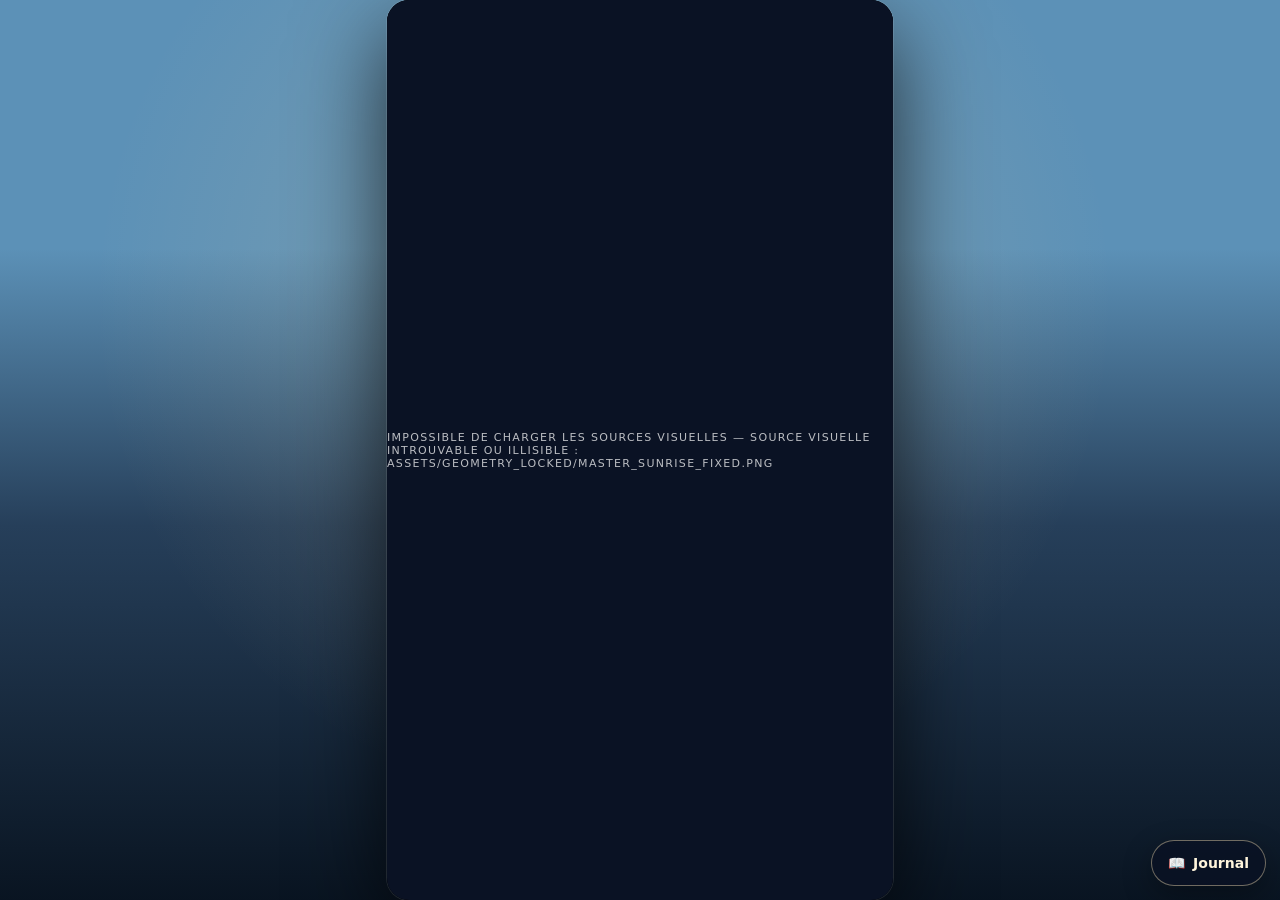
==== commit e7cd8e4d: "Add files via upload" ====
--- a/index.html
+++ b/index.html
@@ -90,6 +90,81 @@
       transition: opacity .5s ease;
     }
     .loading.done { opacity: 0; pointer-events: none; }
+
+    .temporal-preview {
+      position: absolute;
+      top: max(12px, env(safe-area-inset-top, 0px));
+      left: 50%;
+      z-index: 9;
+      transform: translateX(-50%);
+      padding: 7px 11px;
+      border: 1px solid rgba(255, 239, 205, .36);
+      border-radius: 999px;
+      color: #fff8e8;
+      background: rgba(5, 10, 24, .58);
+      box-shadow: 0 8px 24px rgba(0, 0, 0, .24);
+      backdrop-filter: blur(8px);
+      font: 750 11px/1 system-ui, sans-serif;
+      letter-spacing: .08em;
+      text-transform: uppercase;
+      white-space: nowrap;
+      pointer-events: none;
+    }
+
+    .temporal-preview[hidden] { display: none; }
+
+    .temporal-controls {
+      position: absolute;
+      left: 50%;
+      bottom: 72px;
+      z-index: 9;
+      display: grid;
+      grid-template-columns: auto minmax(0, 1fr);
+      align-items: center;
+      gap: 10px;
+      width: min(520px, calc(100% - 28px));
+      min-height: 52px;
+      padding: 7px 12px 7px 7px;
+      transform: translateX(-50%);
+      border: 1px solid rgba(255, 239, 205, .34);
+      border-radius: 18px;
+      background: rgba(5, 10, 24, .66);
+      box-shadow: 0 12px 30px rgba(0, 0, 0, .28);
+      backdrop-filter: blur(10px);
+    }
+
+    .temporal-controls[hidden] { display: none; }
+
+    .temporal-toggle {
+      display: inline-grid;
+      place-items: center;
+      min-width: 82px;
+      min-height: 38px;
+      padding: 0 11px;
+      border: 1px solid rgba(255, 239, 205, .3);
+      border-radius: 12px;
+      color: #fff8e8;
+      background: rgba(255, 255, 255, .08);
+      font: 750 12px/1 system-ui, sans-serif;
+      cursor: pointer;
+      touch-action: manipulation;
+      -webkit-tap-highlight-color: transparent;
+    }
+
+    .temporal-toggle:focus-visible,
+    .temporal-timeline:focus-visible {
+      outline: 3px solid rgba(255, 216, 152, .86);
+      outline-offset: 3px;
+    }
+
+    .temporal-timeline {
+      width: 100%;
+      height: 38px;
+      margin: 0;
+      accent-color: #ffd898;
+      cursor: ew-resize;
+      touch-action: none;
+    }
 
     @media (min-width: 840px) {
       .stage-shell { border-radius: 22px; }
@@ -267,6 +342,11 @@
   <main class="stage-shell" aria-label="Environnement ATHENA synchronisé avec l’heure locale">
     <canvas id="scene" width="720" height="1280"></canvas>
     <div class="loading" id="loading">Préparation des états lumineux…</div>
+    <div class="temporal-preview" id="temporalPreview" hidden></div>
+    <div class="temporal-controls" id="temporalControls" hidden>
+      <button class="temporal-toggle" id="temporalToggle" type="button" aria-pressed="false">⏸ Pause</button>
+      <input class="temporal-timeline" id="temporalTimeline" type="range" min="0" max="1439" step="1" value="330" aria-label="Heure simulée, de minuit à vingt-trois heures cinquante-neuf">
+    </div>
   </main>
 
   <button class="journal-open" id="journalOpen" type="button" aria-haspopup="dialog">
@@ -377,9 +457,59 @@
     skyBackdropCanvas.height = SKY_H;
     const skyBackdropCtx = skyBackdropCanvas.getContext('2d');
     const loading = document.querySelector('#loading');
+    const temporalPreview = document.querySelector('#temporalPreview');
+    const temporalControls = document.querySelector('#temporalControls');
+    const temporalToggle = document.querySelector('#temporalToggle');
+    const temporalTimeline = document.querySelector('#temporalTimeline');
 
     const reducedMotionQuery = window.matchMedia('(prefers-reduced-motion: reduce)');
     const localFileMode = window.location.protocol === 'file:';
+    const pageParameters = new URLSearchParams(window.location.search);
+    const temporalPreviewEnabled = pageParameters.get('timelapse') === '1';
+    const requestedPreviewDuration = Number(pageParameters.get('cycleSeconds'));
+    const temporalPreviewDuration = Number.isFinite(requestedPreviewDuration)
+      ? Math.min(180, Math.max(12, requestedPreviewDuration))
+      : 36;
+    const temporalPreviewStartHour = 5.5;
+    let temporalPreviewAnchorRealTime = performance.now();
+    let temporalPreviewAnchorHour = temporalPreviewStartHour;
+    let temporalPreviewPaused = false;
+    let temporalTimelineInteracting = false;
+
+    function getTemporalPreviewHour(now = performance.now()) {
+      if (temporalPreviewPaused) return temporalPreviewAnchorHour;
+      const elapsedSeconds = (now - temporalPreviewAnchorRealTime) / 1000;
+      return (temporalPreviewAnchorHour + elapsedSeconds * 24 / temporalPreviewDuration) % 24;
+    }
+
+    function syncTemporalToggle() {
+      temporalToggle.setAttribute('aria-pressed', String(temporalPreviewPaused));
+      temporalToggle.textContent = temporalPreviewPaused ? '▶ Reprendre' : '⏸ Pause';
+    }
+
+    if (temporalPreviewEnabled) {
+      temporalControls.hidden = false;
+      syncTemporalToggle();
+      temporalToggle.addEventListener('click', () => {
+        if (temporalPreviewPaused) {
+          temporalPreviewAnchorRealTime = performance.now();
+          temporalPreviewPaused = false;
+        } else {
+          temporalPreviewAnchorHour = getTemporalPreviewHour();
+          temporalPreviewPaused = true;
+        }
+        syncTemporalToggle();
+      });
+      temporalTimeline.addEventListener('pointerdown', () => { temporalTimelineInteracting = true; });
+      temporalTimeline.addEventListener('pointerup', () => { temporalTimelineInteracting = false; });
+      temporalTimeline.addEventListener('pointercancel', () => { temporalTimelineInteracting = false; });
+      temporalTimeline.addEventListener('change', () => { temporalTimelineInteracting = false; });
+      window.addEventListener('pointerup', () => { temporalTimelineInteracting = false; });
+      temporalTimeline.addEventListener('input', () => {
+        temporalPreviewAnchorHour = (Number(temporalTimeline.value) / 60) % 24;
+        temporalPreviewAnchorRealTime = performance.now();
+      });
+    }
     const cloudVideo = document.createElement('video');
     const cloudVideoSupported = cloudVideo.canPlayType('video/webm; codecs="vp9"') !== '';
     if (cloudVideoSupported) {
@@ -473,10 +603,10 @@
     };
 
     const states = [
-      { name: 'Lever', mountFrames: 'sunrise', file: 'MASTER_SUNRISE_LOCKED.png', skyFile: 'SKY_SUNRISE_CLEAN.png', hour: 6, accent: '#ffd59f', ambientSky: '#74688f', ambientMid: '#514b69', ambientGround: '#111927', light: '#ffd3aa', lightPower: .055, shadow: '#4d4668', shadowPower: .025, cloudOpacity: .98, cloudColor: '#fbd6be', cloudColorPower: .56, cloudContrast: 1.64, cloudBrightness: 1.44, cloudSaturation: .7, cloudTexturePower: .58, cloudHighlightPower: .24 },
-      { name: 'Jour', mountFrames: 'day', file: 'MASTER_DAYLIGHT_LOCKED.png', skyFile: 'SKY_DAYLIGHT_CLEAN.png', hour: 12, accent: '#fff4ce', ambientSky: '#5c91b7', ambientMid: '#365f7b', ambientGround: '#071c28', light: '#fff4dc', lightPower: .025, shadow: '#445468', shadowPower: .012, cloudOpacity: 1, cloudColor: '#e5e6e8', cloudColorPower: .44, cloudContrast: 1.6, cloudBrightness: 1.44, cloudSaturation: .58, cloudTexturePower: .5, cloudHighlightPower: .28 },
-      { name: 'Coucher', mountFrames: 'sunset', file: 'MASTER_SUNSET_LOCKED.png', skyFile: 'SKY_SUNSET_CLEAN.png', hour: 18, accent: '#ff9b6f', ambientSky: '#695977', ambientMid: '#4c405a', ambientGround: '#101a27', light: '#ffad7c', lightPower: .065, shadow: '#533a5d', shadowPower: .042, cloudOpacity: 1, cloudColor: '#fec29e', cloudColorPower: .64, cloudContrast: 1.68, cloudBrightness: 1.42, cloudSaturation: .76, cloudTexturePower: .56, cloudHighlightPower: .25 },
-      { name: 'Nuit', mountFrames: 'night', file: 'MASTER_NIGHT_LOCKED.png', skyFile: 'SKY_NIGHT_CLEAN.png', hour: 0, accent: '#9eb7ff', ambientSky: '#0b1947', ambientMid: '#071437', ambientGround: '#020715', light: '#8498e1', lightPower: .024, shadow: '#07152f', shadowPower: .07, cloudOpacity: .82, cloudColor: '#616cb8', cloudColorPower: .82, cloudContrast: 1.54, cloudBrightness: 1.24, cloudSaturation: .58, cloudTexturePower: .62, cloudHighlightPower: .18 }
+      { name: 'Lever', mountFrames: 'sunrise', file: 'geometry_locked/MASTER_SUNRISE_FIXED.png', skyFile: 'geometry_locked/SKY_SUNRISE_FIXED.png', hour: 6, accent: '#ffd59f', ambientSky: '#74688f', ambientMid: '#514b69', ambientGround: '#111927', light: '#ffd3aa', lightPower: .055, shadow: '#4d4668', shadowPower: .025, cloudOpacity: .98, cloudColor: '#fbd6be', cloudColorPower: .56, cloudContrast: 1.64, cloudBrightness: 1.44, cloudSaturation: .7, cloudTexturePower: .58, cloudHighlightPower: .24 },
+      { name: 'Jour', mountFrames: 'day', file: 'geometry_locked/MASTER_DAY_FIXED.png', skyFile: 'geometry_locked/SKY_DAY_FIXED.png', hour: 12, accent: '#fff4ce', ambientSky: '#5c91b7', ambientMid: '#365f7b', ambientGround: '#071c28', light: '#fff4dc', lightPower: .025, shadow: '#445468', shadowPower: .012, cloudOpacity: 1, cloudColor: '#e5e6e8', cloudColorPower: .44, cloudContrast: 1.6, cloudBrightness: 1.44, cloudSaturation: .58, cloudTexturePower: .5, cloudHighlightPower: .28 },
+      { name: 'Coucher', mountFrames: 'sunset', file: 'geometry_locked/MASTER_SUNSET_FIXED.png', skyFile: 'geometry_locked/SKY_SUNSET_FIXED.png', hour: 18, accent: '#ff9b6f', ambientSky: '#695977', ambientMid: '#4c405a', ambientGround: '#101a27', light: '#ffad7c', lightPower: .065, shadow: '#533a5d', shadowPower: .042, cloudOpacity: 1, cloudColor: '#fec29e', cloudColorPower: .64, cloudContrast: 1.68, cloudBrightness: 1.42, cloudSaturation: .76, cloudTexturePower: .56, cloudHighlightPower: .25 },
+      { name: 'Nuit', mountFrames: 'night', file: 'geometry_locked/MASTER_NIGHT_FIXED.png', skyFile: 'geometry_locked/SKY_NIGHT_FIXED.png', hour: 0, accent: '#9eb7ff', ambientSky: '#0b1947', ambientMid: '#071437', ambientGround: '#020715', light: '#8498e1', lightPower: .024, shadow: '#07152f', shadowPower: .07, cloudOpacity: .82, cloudColor: '#616cb8', cloudColorPower: .82, cloudContrast: 1.54, cloudBrightness: 1.24, cloudSaturation: .58, cloudTexturePower: .62, cloudHighlightPower: .18 }
     ];
 
     // Horaires par défaut du prototype. Cette configuration est volontairement
@@ -521,6 +651,9 @@
     let renderLoopActive = false;
     let renderFrameRequest = 0;
     const targetFrameDuration = 1000 / 24;
+    // En simulation accélérée, les caches colorimétriques suivent la cadence
+    // d'affichage afin que le passage entre les quatre états reste parfaitement fluide.
+    const lightingRefreshInterval = temporalPreviewEnabled ? targetFrameDuration : 1000;
     const stabilizedCelestialPositions = { sun: null, moon: null };
     const skyStars = Array.from({ length: 300 }, (_, index) => ({
       x: .008 + seededNoise(index, 401) * .984,
@@ -794,12 +927,13 @@
         animatedMountCtx.drawImage(frames[nextFrameIndex], 0, 0);
       };
 
-      // Le MONT d'origine reste en dessous du nouveau flanc. Le rocher du GIF
-      // est ensuite dessiné depuis une image fixe : seuls les pixels de l'eau
-      // changent de frame, ce qui élimine le scintillement de toute la montagne.
-      drawStaticState(assets.originalMountFrames, current, 1 - easedT);
+      // Le premier état est toujours posé à pleine opacité, puis le suivant est
+      // interpolé au-dessus. Dessiner les deux à (1-t) et t produisait une alpha
+      // combinée de seulement 75 % au milieu du fondu : l'ancien mont traversait
+      // alors le flanc animé et sa route décalée devenait « fantomatique ».
+      drawStaticState(assets.originalMountFrames, current, 1);
       drawStaticState(assets.originalMountFrames, next, easedT);
-      drawStaticState(assets.animatedMountBases, current, 1 - easedT);
+      drawStaticState(assets.animatedMountBases, current, 1);
       drawStaticState(assets.animatedMountBases, next, easedT);
 
       // Les cinq images d'eau sont pilotées par l'horloge de la scène. Le fond
@@ -957,7 +1091,7 @@
     }
 
     function drawAnimatedSky(hour) {
-      if (!skyBackdropReady || animationClock - lastSkyBackdropUpdate >= 1000) {
+      if (!skyBackdropReady || animationClock - lastSkyBackdropUpdate >= lightingRefreshInterval) {
         rebuildSkyBackdrop(hour);
       }
       const lighting = getTemporalLightingState(hour);
@@ -1173,7 +1307,7 @@
 
     function drawWaterDepthGradient(hour) {
       const { day, sunset, night } = waterPalette(hour);
-      if (!waterDepthReady || animationClock - lastWaterDepthUpdate >= 1000) {
+      if (!waterDepthReady || animationClock - lastWaterDepthUpdate >= lightingRefreshInterval) {
         waterDepthCtx.globalCompositeOperation = 'source-over';
         waterDepthCtx.globalAlpha = 1;
         waterDepthCtx.clearRect(0, 0, W, WATER_H);
@@ -1670,16 +1804,15 @@
       drawGlowGrain(celestial, intensity);
       occultAuraLayer();
 
-      // La lune appartient au plan du ciel : les nuages passent devant son
-      // disque et son halo. Le soleil conserve son rayonnement au premier plan.
-      if (celestial.kind === 'moon') {
-        auraCtx.save();
-        auraCtx.globalAlpha = 1;
-        auraCtx.globalCompositeOperation = 'destination-out';
-        auraCtx.filter = 'none';
-        auraCtx.drawImage(cloudCanvas, 0, 0);
-        auraCtx.restore();
-      }
+      // Les deux astres appartiennent au plan du ciel. L'alpha réel du calque
+      // nuage retire proportionnellement leur halo : une zone légère les voile,
+      // tandis qu'une masse opaque les masque davantage.
+      auraCtx.save();
+      auraCtx.globalAlpha = 1;
+      auraCtx.globalCompositeOperation = 'destination-out';
+      auraCtx.filter = 'none';
+      auraCtx.drawImage(cloudCanvas, 0, 0);
+      auraCtx.restore();
 
       ctx.save();
       ctx.globalCompositeOperation = 'screen';
@@ -1690,11 +1823,12 @@
       celestialCtx.clearRect(0, 0, W, H);
       drawCelestialDisc(celestial);
 
-      // Le mont reste au premier plan : l’astre disparaît réellement derrière sa silhouette.
+      // Le mont et les nuages restent au premier plan : le disque subit leur
+      // alpha exact au lieu de traverser visuellement les masses nuageuses.
       celestialCtx.globalAlpha = 1;
       celestialCtx.globalCompositeOperation = 'destination-out';
       celestialCtx.drawImage(assets.mountainOcclusion, 0, 0, W, H);
-      if (celestial.kind === 'moon') celestialCtx.drawImage(cloudCanvas, 0, 0);
+      celestialCtx.drawImage(cloudCanvas, 0, 0);
 
       ctx.save();
       ctx.globalCompositeOperation = 'source-over';
@@ -1703,11 +1837,21 @@
     }
 
     function getLocalHour() {
-      const forcedHourParam = new URLSearchParams(window.location.search).get('time');
+      const forcedHourParam = pageParameters.get('time');
       const forcedHour = forcedHourParam === null ? NaN : Number(forcedHourParam);
       if (Number.isFinite(forcedHour)) return ((forcedHour % 24) + 24) % 24;
+      if (temporalPreviewEnabled) return getTemporalPreviewHour();
       const now = new Date();
       return now.getHours() + now.getMinutes() / 60 + now.getSeconds() / 3600 + now.getMilliseconds() / 3600000;
+    }
+
+    function updateTemporalPreview(hour) {
+      if (!temporalPreviewEnabled) return;
+      const wholeHours = Math.floor(hour);
+      const minutes = Math.floor((hour - wholeHours) * 60);
+      temporalPreview.hidden = false;
+      temporalPreview.textContent = `Simulation · ${String(wholeHours).padStart(2, '0')}:${String(minutes).padStart(2, '0')}`;
+      if (!temporalTimelineInteracting) temporalTimeline.value = String(Math.round(hour * 60) % 1440);
     }
 
     function rebuildLitBaseScene(hour) {
@@ -1736,7 +1880,7 @@
       // Les grands masters, les masques de lumière et les ombres évoluent à
       // l'échelle de l'heure. Une mise à jour par seconde est visuellement
       // continue et évite plusieurs compositions plein écran à chaque frame.
-      if (!litBaseSceneReady || animationClock - lastLightingUpdate >= 1000) {
+      if (!litBaseSceneReady || animationClock - lastLightingUpdate >= lightingRefreshInterval) {
         rebuildLitBaseScene(hour);
       } else {
         ctx.globalCompositeOperation = 'source-over';
@@ -1753,6 +1897,7 @@
       for (const celestial of celestials) paintDirectionalLight(assets.lightMask, celestial);
       for (const celestial of celestials) drawCelestialSystem(celestial);
       restoreForegroundLayers();
+      updateTemporalPreview(hour);
     }
 
     function frame(now) {
@@ -1864,14 +2009,14 @@
       ...states.map(async state => { assets[state.skyFile] = await loadImage(state.skyFile); }),
       loadImage('CLOUD_PAINT_TEXTURE_MASK.png').then(image => { assets.cloudPaintTexture = image; }),
       ...['sunrise', 'day', 'sunset', 'night'].map(state =>
-        loadImage(`cascade_frames/original-${state}.webp?v=mount-waterfall-contrast-v17`)
+        loadImage(`geometry_locked/cascade_frames/original-${state}.webp?v=water-integrity-v6`)
           .then(image => {
             assets.originalMountFrames ??= {};
             assets.originalMountFrames[state] = image;
           })
       ),
       ...['sunrise', 'day', 'sunset', 'night'].map(state =>
-        loadImage(`cascade_frames/base-${state}.webp?v=mount-waterfall-contrast-v17`)
+        loadImage(`geometry_locked/cascade_frames/base-${state}.webp?v=water-integrity-v6`)
           .then(image => {
             assets.animatedMountBases ??= {};
             assets.animatedMountBases[state] = image;
@@ -1879,7 +2024,7 @@
       ),
       ...['sunrise', 'day', 'sunset', 'night'].flatMap(state =>
         Array.from({ length: MOUNT_FRAME_COUNT }, (_, frameIndex) =>
-          loadImage(`cascade_frames/${state}-${frameIndex}.webp?v=mount-waterfall-contrast-v17`)
+          loadImage(`geometry_locked/cascade_frames/${state}-${frameIndex}.webp?v=water-integrity-v6`)
             .then(image => {
               assets.animatedMountFrames ??= { sunrise: [], day: [], sunset: [], night: [] };
               assets.animatedMountFrames[state][frameIndex] = image;
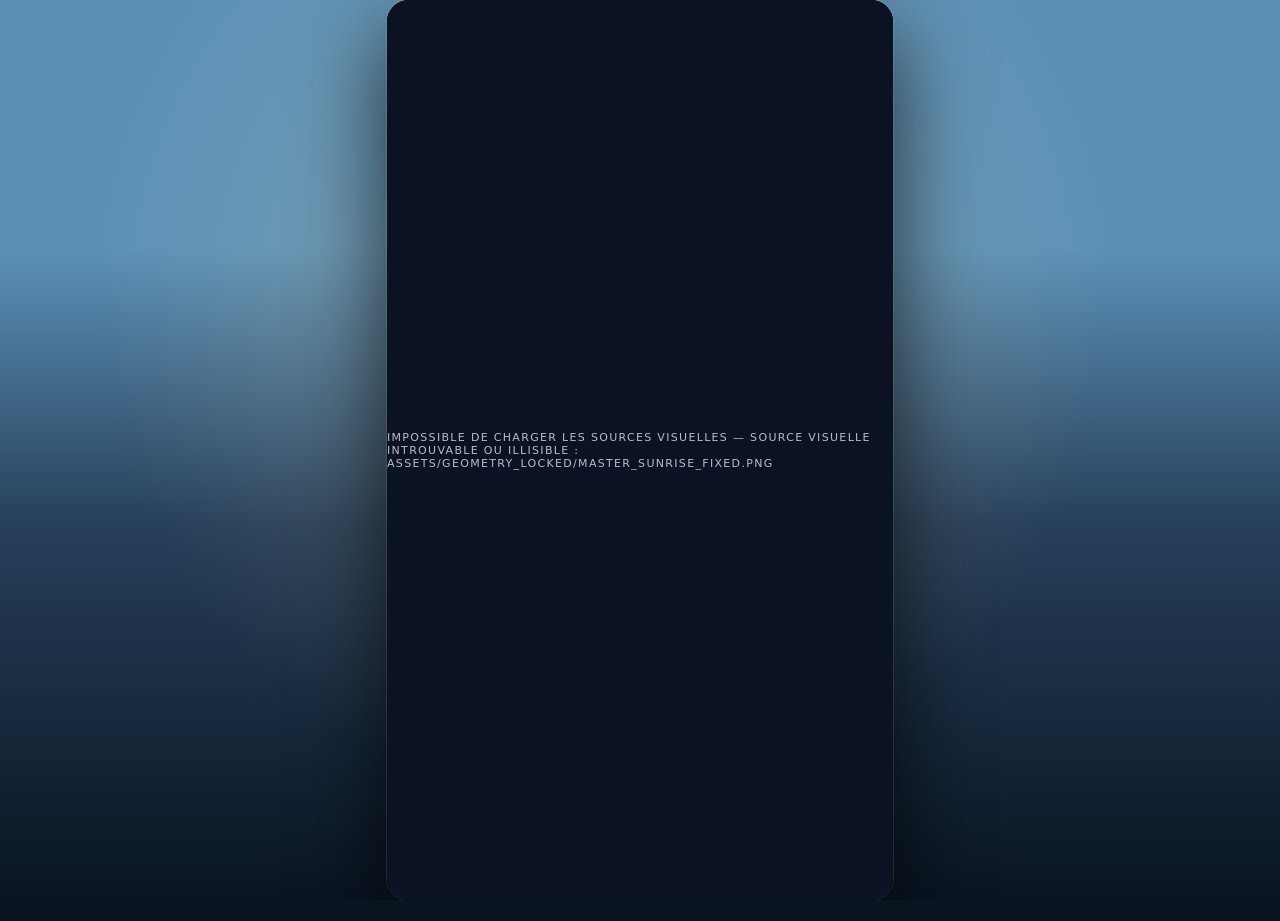
==== commit 68e72ad5: "Add files via upload" ====
--- a/index.html
+++ b/index.html
@@ -4,6 +4,7 @@
   <meta charset="utf-8">
   <meta name="viewport" content="width=device-width, initial-scale=1, viewport-fit=cover">
   <meta name="theme-color" content="#07101f">
+  <link rel="icon" href="data:,">
   <title>APP TDAH — Environnement ATHENA</title>
   <style>
     :root {
@@ -178,7 +179,7 @@
       .ambient, .loading { transition: none; }
     }
   </style>
-  <style>
+  <style id="journal-legacy-fallback" media="not all">
     .journal-open {
       position: fixed;
       right: max(14px, env(safe-area-inset-right, 0px));
@@ -336,6 +337,7 @@
       .journal-shell::backdrop { backdrop-filter: none; }
     }
   </style>
+  <link rel="stylesheet" href="journal-theme.css?v=athena-journal-premium-v6">
 </head>
 <body>
   <div class="ambient" aria-hidden="true"></div>
@@ -349,25 +351,43 @@
     </div>
   </main>
 
-  <button class="journal-open" id="journalOpen" type="button" aria-haspopup="dialog">
-    <span aria-hidden="true">📖</span><span>Journal</span>
+  <button class="journal-open" id="journalOpen" type="button" aria-haspopup="dialog" aria-label="Ouvrir le journal de quêtes">
+    <span aria-hidden="true">📖</span>
   </button>
 
-  <dialog class="journal-shell" id="journalDialog" aria-labelledby="journalTitle">
-    <div class="journal-head">
-      <div>
-        <p>ATHENA</p>
-        <h1 id="journalTitle">Journal de quêtes</h1>
-      </div>
-      <button class="journal-close" id="journalClose" type="button" aria-label="Fermer le journal">×</button>
+  <dialog class="journal-shell" id="journalDialog" aria-label="Journal de quêtes">
+    <div class="journal-layout">
+      <header class="journal-profile" aria-label="Progression du personnage">
+        <div class="journal-avatar" aria-hidden="true">🐸</div>
+        <div class="journal-profile-main">
+          <div class="journal-level-line">
+            <strong class="journal-level" id="journalLevel">NIV. 1</strong>
+            <span class="journal-mood" id="journalMood">Prêt</span>
+          </div>
+          <div class="journal-xp-track" aria-label="Progression d’expérience"><div class="journal-xp-fill" id="journalXpFill"></div></div>
+          <div class="journal-profile-foot">
+            <span class="journal-xp-label" id="journalXpLabel">0 / 100 XP</span>
+            <div class="journal-resources" aria-label="Ressources">
+              <span class="journal-resource" id="journalPotion">🧪 0</span>
+              <span class="journal-resource" id="journalCrystal">💎 0</span>
+              <span class="journal-resource" id="journalCoins">🪙 0</span>
+              <span class="journal-resource" id="journalGifts">🎁 0</span>
+            </div>
+          </div>
+        </div>
+        <div class="journal-medal" aria-hidden="true">🏅</div>
+      </header>
+
+      <section class="journal-content" id="journalContent" aria-live="polite"></section>
+
+      <nav class="journal-tabs" aria-label="Sections du journal">
+        <button type="button" class="is-active" data-journal-tab="quests"><b aria-hidden="true">⚔️</b><span>Quêtes</span></button>
+        <button type="button" data-journal-tab="agenda"><b aria-hidden="true">🗓️</b><span>Agenda</span></button>
+        <button type="button" data-journal-tab="history"><b aria-hidden="true">📜</b><span>Historique</span></button>
+        <button type="button" data-journal-tab="diary"><b aria-hidden="true">📔</b><span>Carnet</span></button>
+        <button type="button" id="journalClose" aria-label="Retour au camp"><b aria-hidden="true">🚪</b><span>Camp</span></button>
+      </nav>
     </div>
-    <nav class="journal-tabs" aria-label="Sections du journal">
-      <button type="button" class="is-active" data-journal-tab="quests">⚔️ <span>Quêtes</span></button>
-      <button type="button" data-journal-tab="agenda">📅 <span>Agenda</span></button>
-      <button type="button" data-journal-tab="history">📜 <span>Historique</span></button>
-      <button type="button" data-journal-tab="diary">📔 <span>Carnet</span></button>
-    </nav>
-    <section class="journal-content" id="journalContent" aria-live="polite"></section>
   </dialog>
 
   <script>
@@ -387,6 +407,13 @@
       bottom: Math.round(H * 1011 / DESIGN_H)
     };
     const WATER_H = waterGeometry.bottom - waterGeometry.horizon;
+    // L'alpha animé des nuages occupe les lignes 28 à 195 de la source 640 × 360.
+    // Le masque de matière reste donc à son échelle naturelle dans cette bande,
+    // au lieu d'être écrasé sur toute la hauteur du ciel.
+    const CLOUD_TEXTURE_BAND = {
+      y: Math.floor((28 / 360) * (waterGeometry.horizon + 1)),
+      height: Math.ceil(((195 - 28) / 360) * (waterGeometry.horizon + 1))
+    };
     const canvas = document.querySelector('#scene');
     // Le mode desynchronized autorise une présentation avant la fin du dessin
     // et provoquait du tearing perceptible comme un clignotement rapide.
@@ -1128,7 +1155,7 @@
           const texture = assets.cloudPaintTexture;
           // Étire le masque complet sur les dimensions exactes du ciel : toute
           // sa matière reste visible, sans recadrage vertical ni zone manquante.
-          cloudTextureCtx.drawImage(texture, 0, 0, W, SKY_H);
+          cloudTextureCtx.drawImage(texture, 0, CLOUD_TEXTURE_BAND.y, W, CLOUD_TEXTURE_BAND.height);
           // Le masque fourni est strictement découpé par les nuages. Le mode
           // multiply révèle surtout ses coups de brosse sur leurs valeurs
           // blanches et devient naturellement discret dans les ombres.
@@ -2007,7 +2034,7 @@
       loadImage('layers/MONTAGNES.png'),
       loadImage('layers/PREMIER_PLAN.png'),
       ...states.map(async state => { assets[state.skyFile] = await loadImage(state.skyFile); }),
-      loadImage('CLOUD_PAINT_TEXTURE_MASK.png').then(image => { assets.cloudPaintTexture = image; }),
+      loadImage('CLOUD_PAINT_TEXTURE_BAND.png').then(image => { assets.cloudPaintTexture = image; }),
       ...['sunrise', 'day', 'sunset', 'night'].map(state =>
         loadImage(`geometry_locked/cascade_frames/original-${state}.webp?v=water-integrity-v6`)
           .then(image => {
@@ -2090,6 +2117,6 @@
       console.error(error);
     });
   </script>
-  <script src="journal-shell.js?v=clean-shell-1"></script>
+  <script src="journal-shell.js?v=athena-journal-premium-v6"></script>
 </body>
 </html>
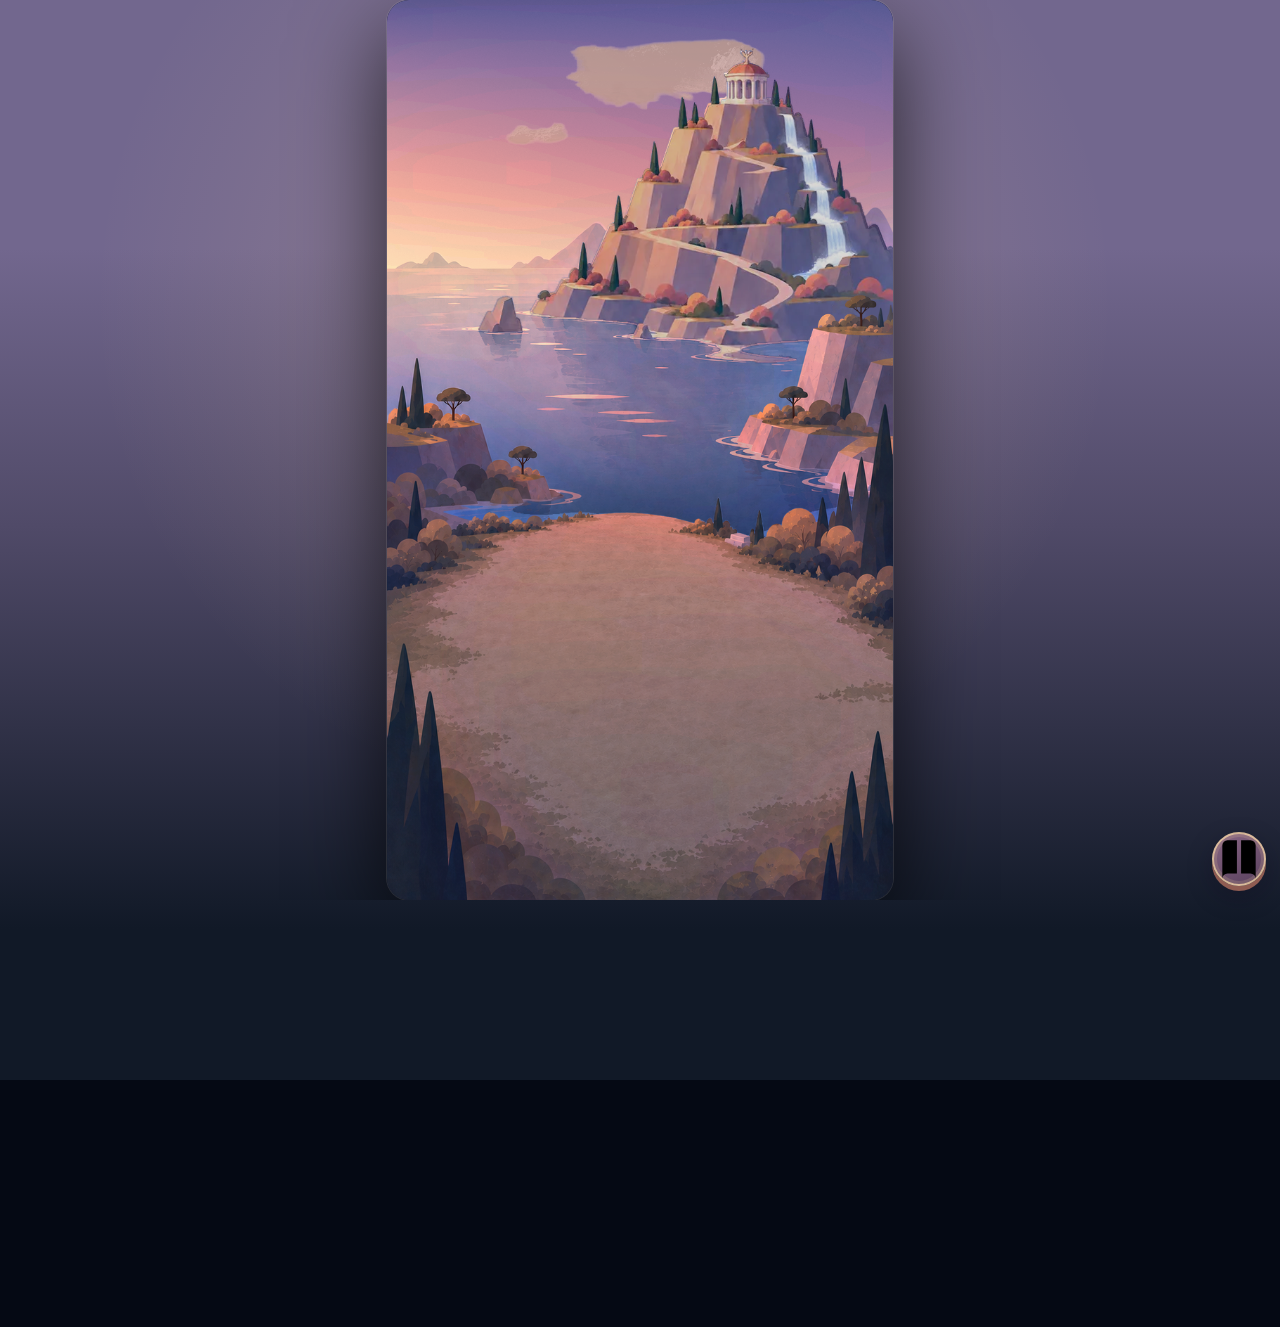
==== commit f1a2f5f2: "Add files via upload" ====
--- a/index.html
+++ b/index.html
@@ -337,7 +337,7 @@
       .journal-shell::backdrop { backdrop-filter: none; }
     }
   </style>
-  <link rel="stylesheet" href="journal-theme.css?v=athena-journal-premium-v6">
+  <link rel="stylesheet" href="journal-theme.css?v=athena-today-drawer-v9">
 </head>
 <body>
   <div class="ambient" aria-hidden="true"></div>
@@ -351,8 +351,25 @@
     </div>
   </main>
 
+  <aside class="today-drawer is-open" id="todayDrawer" aria-label="Quêtes du jour">
+    <div class="today-drawer-sheet">
+      <header class="today-drawer-head">
+        <span class="today-drawer-mark" aria-hidden="true">Ψ</span>
+        <h1>Quêtes du jour</h1>
+        <p id="todayDrawerDate"></p>
+      </header>
+      <div class="today-quest-list" id="todayQuestList"></div>
+      <button class="today-drawer-add" id="todayQuestAdd" type="button" aria-label="Créer une quête">+</button>
+    </div>
+    <button class="today-drawer-grip" id="todayDrawerGrip" type="button" aria-expanded="true" aria-controls="todayQuestList">
+      <span class="today-drawer-open-label">Glisser vers le haut pour masquer</span>
+      <span class="today-drawer-closed-label">Quêtes du jour</span>
+      <svg aria-hidden="true" viewBox="0 0 24 24"><path d="m6 15 6-6 6 6"/></svg>
+    </button>
+  </aside>
+
   <button class="journal-open" id="journalOpen" type="button" aria-haspopup="dialog" aria-label="Ouvrir le journal de quêtes">
-    <span aria-hidden="true">📖</span>
+    <svg aria-hidden="true" viewBox="0 0 24 24"><path d="M4 5.5A2.5 2.5 0 0 1 6.5 3H11v16H6.5A2.5 2.5 0 0 0 4 21.5v-16Zm16 0A2.5 2.5 0 0 0 17.5 3H13v16h4.5a2.5 2.5 0 0 1 2.5 2.5v-16Z"/></svg>
   </button>
 
   <dialog class="journal-shell" id="journalDialog" aria-label="Journal de quêtes">
@@ -367,25 +384,23 @@
           <div class="journal-xp-track" aria-label="Progression d’expérience"><div class="journal-xp-fill" id="journalXpFill"></div></div>
           <div class="journal-profile-foot">
             <span class="journal-xp-label" id="journalXpLabel">0 / 100 XP</span>
-            <div class="journal-resources" aria-label="Ressources">
-              <span class="journal-resource" id="journalPotion">🧪 0</span>
-              <span class="journal-resource" id="journalCrystal">💎 0</span>
-              <span class="journal-resource" id="journalCoins">🪙 0</span>
-              <span class="journal-resource" id="journalGifts">🎁 0</span>
+            <div class="journal-resources" aria-label="Progression réelle">
+              <span class="journal-resource"><small>Aujourd’hui</small><strong id="journalToday">0</strong></span>
+              <span class="journal-resource"><small>Terminées</small><strong id="journalTotal">0</strong></span>
+              <span class="journal-resource"><small>Or</small><strong id="journalCoins">0</strong></span>
             </div>
           </div>
         </div>
-        <div class="journal-medal" aria-hidden="true">🏅</div>
       </header>
 
       <section class="journal-content" id="journalContent" aria-live="polite"></section>
 
       <nav class="journal-tabs" aria-label="Sections du journal">
-        <button type="button" class="is-active" data-journal-tab="quests"><b aria-hidden="true">⚔️</b><span>Quêtes</span></button>
-        <button type="button" data-journal-tab="agenda"><b aria-hidden="true">🗓️</b><span>Agenda</span></button>
-        <button type="button" data-journal-tab="history"><b aria-hidden="true">📜</b><span>Historique</span></button>
-        <button type="button" data-journal-tab="diary"><b aria-hidden="true">📔</b><span>Carnet</span></button>
-        <button type="button" id="journalClose" aria-label="Retour au camp"><b aria-hidden="true">🚪</b><span>Camp</span></button>
+        <button type="button" class="is-active" data-journal-tab="quests"><svg aria-hidden="true" viewBox="0 0 24 24"><path d="m7 4 13 13m-3-13L4 17m0 0v3h3m10-16h3v3M8.5 14.5l-4 4m11-4 4 4"/></svg><span>Quêtes</span></button>
+        <button type="button" data-journal-tab="agenda"><svg aria-hidden="true" viewBox="0 0 24 24"><rect x="3.5" y="5" width="17" height="15" rx="2"/><path d="M8 3v4m8-4v4M3.5 9.5h17M8 13h.01m4 0h.01m4 0h.01M8 17h.01m4 0h.01"/></svg><span>Agenda</span></button>
+        <button type="button" data-journal-tab="history"><svg aria-hidden="true" viewBox="0 0 24 24"><path d="M6 4h12v16H6zM9 8h6m-6 4h6m-6 4h4"/><path d="M6 4 4.5 6 6 8m12-4 1.5 2L18 8"/></svg><span>Historique</span></button>
+        <button type="button" data-journal-tab="diary"><svg aria-hidden="true" viewBox="0 0 24 24"><path d="M5 4.5A2.5 2.5 0 0 1 7.5 2H19v18H7.5A2.5 2.5 0 0 0 5 22.5v-18Z"/><path d="M5 18h14M9 6h6m-6 4h6"/></svg><span>Carnet</span></button>
+        <button type="button" id="journalClose" aria-label="Retour au camp"><svg aria-hidden="true" viewBox="0 0 24 24"><path d="M5 21V4l11-2v19M5 21h14M9 11h.01"/></svg><span>Camp</span></button>
       </nav>
     </div>
   </dialog>
@@ -630,10 +645,10 @@
     };
 
     const states = [
-      { name: 'Lever', mountFrames: 'sunrise', file: 'geometry_locked/MASTER_SUNRISE_FIXED.png', skyFile: 'geometry_locked/SKY_SUNRISE_FIXED.png', hour: 6, accent: '#ffd59f', ambientSky: '#74688f', ambientMid: '#514b69', ambientGround: '#111927', light: '#ffd3aa', lightPower: .055, shadow: '#4d4668', shadowPower: .025, cloudOpacity: .98, cloudColor: '#fbd6be', cloudColorPower: .56, cloudContrast: 1.64, cloudBrightness: 1.44, cloudSaturation: .7, cloudTexturePower: .58, cloudHighlightPower: .24 },
-      { name: 'Jour', mountFrames: 'day', file: 'geometry_locked/MASTER_DAY_FIXED.png', skyFile: 'geometry_locked/SKY_DAY_FIXED.png', hour: 12, accent: '#fff4ce', ambientSky: '#5c91b7', ambientMid: '#365f7b', ambientGround: '#071c28', light: '#fff4dc', lightPower: .025, shadow: '#445468', shadowPower: .012, cloudOpacity: 1, cloudColor: '#e5e6e8', cloudColorPower: .44, cloudContrast: 1.6, cloudBrightness: 1.44, cloudSaturation: .58, cloudTexturePower: .5, cloudHighlightPower: .28 },
-      { name: 'Coucher', mountFrames: 'sunset', file: 'geometry_locked/MASTER_SUNSET_FIXED.png', skyFile: 'geometry_locked/SKY_SUNSET_FIXED.png', hour: 18, accent: '#ff9b6f', ambientSky: '#695977', ambientMid: '#4c405a', ambientGround: '#101a27', light: '#ffad7c', lightPower: .065, shadow: '#533a5d', shadowPower: .042, cloudOpacity: 1, cloudColor: '#fec29e', cloudColorPower: .64, cloudContrast: 1.68, cloudBrightness: 1.42, cloudSaturation: .76, cloudTexturePower: .56, cloudHighlightPower: .25 },
-      { name: 'Nuit', mountFrames: 'night', file: 'geometry_locked/MASTER_NIGHT_FIXED.png', skyFile: 'geometry_locked/SKY_NIGHT_FIXED.png', hour: 0, accent: '#9eb7ff', ambientSky: '#0b1947', ambientMid: '#071437', ambientGround: '#020715', light: '#8498e1', lightPower: .024, shadow: '#07152f', shadowPower: .07, cloudOpacity: .82, cloudColor: '#616cb8', cloudColorPower: .82, cloudContrast: 1.54, cloudBrightness: 1.24, cloudSaturation: .58, cloudTexturePower: .62, cloudHighlightPower: .18 }
+      { name: 'Lever', mountFrames: 'sunrise', file: 'geometry_locked/MASTER_SUNRISE_FIXED.png', skyFile: 'geometry_locked/SKY_SUNRISE_FIXED.png', hour: 6, accent: '#ffd59f', ambientSky: '#74688f', ambientMid: '#514b69', ambientGround: '#111927', light: '#ffd3aa', lightPower: .055, shadow: '#4d4668', shadowPower: .025, cloudOpacity: .98, cloudColor: '#fbd6be', cloudColorPower: .56, cloudContrast: 1.64, cloudBrightness: 1.44, cloudSaturation: .7, cloudTexturePower: .58, cloudHighlightPower: .24, waterfallBrightness: .82, waterfallContrast: 1.06, waterfallSaturation: .9, waterfallSepia: .1 },
+      { name: 'Jour', mountFrames: 'day', file: 'geometry_locked/MASTER_DAY_FIXED.png', skyFile: 'geometry_locked/SKY_DAY_FIXED.png', hour: 12, accent: '#fff4ce', ambientSky: '#5c91b7', ambientMid: '#365f7b', ambientGround: '#071c28', light: '#fff4dc', lightPower: .025, shadow: '#445468', shadowPower: .012, cloudOpacity: 1, cloudColor: '#e5e6e8', cloudColorPower: .44, cloudContrast: 1.6, cloudBrightness: 1.44, cloudSaturation: .58, cloudTexturePower: .5, cloudHighlightPower: .28, waterfallBrightness: .83, waterfallContrast: 1.06, waterfallSaturation: .9, waterfallSepia: .035 },
+      { name: 'Coucher', mountFrames: 'sunset', file: 'geometry_locked/MASTER_SUNSET_FIXED.png', skyFile: 'geometry_locked/SKY_SUNSET_FIXED.png', hour: 18, accent: '#ff9b6f', ambientSky: '#695977', ambientMid: '#4c405a', ambientGround: '#101a27', light: '#ffad7c', lightPower: .065, shadow: '#533a5d', shadowPower: .042, cloudOpacity: 1, cloudColor: '#fec29e', cloudColorPower: .64, cloudContrast: 1.68, cloudBrightness: 1.42, cloudSaturation: .76, cloudTexturePower: .56, cloudHighlightPower: .25, waterfallBrightness: .74, waterfallContrast: 1.08, waterfallSaturation: .94, waterfallSepia: .11 },
+      { name: 'Nuit', mountFrames: 'night', file: 'geometry_locked/MASTER_NIGHT_FIXED.png', skyFile: 'geometry_locked/SKY_NIGHT_FIXED.png', hour: 0, accent: '#9eb7ff', ambientSky: '#0b1947', ambientMid: '#071437', ambientGround: '#020715', light: '#8498e1', lightPower: .024, shadow: '#07152f', shadowPower: .07, cloudOpacity: .82, cloudColor: '#616cb8', cloudColorPower: .82, cloudContrast: 1.54, cloudBrightness: 1.24, cloudSaturation: .58, cloudTexturePower: .62, cloudHighlightPower: .18, waterfallBrightness: .38, waterfallContrast: 1.12, waterfallSaturation: 1.24, waterfallSepia: 0 }
     ];
 
     // Horaires par défaut du prototype. Cette configuration est volontairement
@@ -948,10 +963,16 @@
       const drawWaterfallState = (state, stateOpacity) => {
         const frames = assets.animatedMountFrames[state.mountFrames];
         if (!frames || stateOpacity <= .001) return;
+        // Les images animées ne contiennent que les pixels d'eau. Leur courbe
+        // est donc étalonnée ici sur l'écume et les vagues du même état, sans
+        // modifier la roche. Le fondu des états interpole naturellement ces
+        // quatre traitements avec la temporalité lumière/couleur de la scène.
+        animatedMountCtx.filter = `brightness(${state.waterfallBrightness}) contrast(${state.waterfallContrast}) saturate(${state.waterfallSaturation}) sepia(${state.waterfallSepia})`;
         animatedMountCtx.globalAlpha = stateOpacity * (1 - frameBlend);
         animatedMountCtx.drawImage(frames[frameIndex], 0, 0);
         animatedMountCtx.globalAlpha = stateOpacity * frameBlend;
         animatedMountCtx.drawImage(frames[nextFrameIndex], 0, 0);
+        animatedMountCtx.filter = 'none';
       };
 
       // Le premier état est toujours posé à pleine opacité, puis le suivant est
@@ -2117,6 +2138,6 @@
       console.error(error);
     });
   </script>
-  <script src="journal-shell.js?v=athena-journal-premium-v6"></script>
+  <script src="journal-shell.js?v=athena-today-drawer-v9"></script>
 </body>
 </html>
--- a/journal-theme.css
+++ b/journal-theme.css
@@ -0,0 +1,823 @@
+/* Journal ATHENA — présentation consolidée. Le moteur et jdq_v1 restent inchangés. */
+.journal-shell {
+  --jr-ivory: #fff8ed;
+  --jr-paper: #f9e4d1;
+  --jr-paper-deep: #f3cfb8;
+  --jr-rose: #d98f79;
+  --jr-peach: #f2b181;
+  --jr-gold: #d69a54;
+  --jr-plum: #60445f;
+  --jr-plum-strong: #49344f;
+  --jr-ink: #513e4d;
+  --jr-muted: #856772;
+  --jr-line: rgba(163, 88, 74, .34);
+  --jr-line-soft: rgba(163, 88, 74, .18);
+  --jr-surface:
+    repeating-linear-gradient(135deg, rgba(112, 69, 68, .018) 0 1px, transparent 1px 5px),
+    linear-gradient(155deg, rgba(255, 250, 241, .985), rgba(249, 226, 208, .975));
+  --jr-shadow-sm: 0 2px 7px rgba(55, 33, 52, .12);
+  --jr-shadow-md: 0 10px 28px rgba(37, 23, 48, .22);
+  --jr-fast: 140ms;
+  --jr-normal: 240ms;
+  width: min(100vw, 760px);
+  height: 100vh;
+  max-width: none;
+  max-height: none;
+  margin: auto;
+  padding: 0;
+  overflow: hidden;
+  border: 0;
+  border-radius: 0;
+  color: var(--jr-ink);
+  background: transparent;
+  font-family: Inter, ui-sans-serif, system-ui, -apple-system, BlinkMacSystemFont, "Segoe UI", sans-serif;
+}
+
+@supports (height: 100dvh) { .journal-shell { height: 100dvh; } }
+.journal-shell::backdrop { background: rgba(15, 13, 31, .2); backdrop-filter: none; }
+.journal-shell *, .journal-shell *::before, .journal-shell *::after { box-sizing: border-box; }
+.journal-shell [hidden] { display: none !important; }
+
+.journal-layout {
+  position: relative;
+  display: grid;
+  grid-template-rows: auto minmax(0, 1fr) auto;
+  gap: 8px;
+  width: 100%;
+  height: 100%;
+  padding:
+    max(8px, env(safe-area-inset-top, 0px))
+    max(8px, env(safe-area-inset-right, 0px))
+    max(8px, env(safe-area-inset-bottom, 0px))
+    max(8px, env(safe-area-inset-left, 0px));
+}
+
+.journal-open {
+  position: fixed;
+  right: max(14px, env(safe-area-inset-right, 0px));
+  bottom: max(14px, env(safe-area-inset-bottom, 0px));
+  z-index: 10;
+  display: grid;
+  place-items: center;
+  width: 54px;
+  height: 54px;
+  min-height: 54px;
+  padding: 0;
+  border: 2px solid rgba(255, 224, 170, .72);
+  border-radius: 50%;
+  color: #ffe4b5;
+  background: linear-gradient(155deg, #896683, #59415f);
+  box-shadow: 0 5px 0 #8f5c52, 0 10px 24px rgba(16, 10, 28, .34), inset 0 0 0 3px rgba(255, 218, 158, .15);
+  font: 24px/1 system-ui, sans-serif;
+  cursor: pointer;
+  touch-action: manipulation;
+  -webkit-tap-highlight-color: transparent;
+  transition: transform var(--jr-fast) ease, filter var(--jr-fast) ease;
+}
+.journal-open:hover { filter: brightness(1.06); }
+.journal-open:active { transform: translateY(2px) scale(.98); }
+
+.journal-profile, .journal-tabs, .journal-panel {
+  border: 1px solid rgba(177, 98, 81, .45);
+  color: var(--jr-ink);
+  background: var(--jr-surface);
+  box-shadow: inset 0 0 0 3px rgba(255, 249, 236, .62), var(--jr-shadow-md);
+}
+.journal-profile, .journal-tabs { position: relative; isolation: isolate; }
+.journal-profile::after, .journal-tabs::after {
+  content: "";
+  position: absolute;
+  inset: 5px;
+  z-index: -1;
+  border: 1px solid var(--jr-line-soft);
+  border-radius: inherit;
+  pointer-events: none;
+}
+
+.journal-profile {
+  display: grid;
+  grid-template-columns: 62px minmax(0, 1fr) 43px;
+  align-items: center;
+  gap: 11px;
+  min-height: 102px;
+  padding: 10px 12px;
+  border-radius: 23px;
+}
+.journal-avatar {
+  display: grid;
+  place-items: center;
+  width: 62px;
+  height: 72px;
+  overflow: hidden;
+  border: 2px solid var(--jr-rose);
+  border-radius: 15px;
+  background:
+    radial-gradient(circle at 50% 38%, #a0a957 0 17%, #6f7c41 18% 31%, transparent 32%),
+    linear-gradient(145deg, #5b4a6c, #302941);
+  box-shadow: inset 0 0 0 3px rgba(255, 237, 211, .72), var(--jr-shadow-sm);
+  font: 34px/1 system-ui, sans-serif;
+}
+.journal-profile-main { min-width: 0; }
+.journal-level-line { display: flex; align-items: baseline; gap: 9px; min-width: 0; margin-bottom: 7px; }
+.journal-level {
+  color: var(--jr-plum-strong);
+  font: 700 clamp(24px, 6.4vw, 34px)/1 Georgia, "Times New Roman", serif;
+  letter-spacing: .015em;
+  white-space: nowrap;
+}
+.journal-mood {
+  min-width: 0;
+  overflow: hidden;
+  color: #755660;
+  font: 700 11px/1 Georgia, serif;
+  letter-spacing: .06em;
+  text-overflow: ellipsis;
+  text-transform: uppercase;
+  white-space: nowrap;
+}
+.journal-xp-track {
+  height: 10px;
+  overflow: hidden;
+  border: 1px solid rgba(120, 74, 91, .32);
+  border-radius: 999px;
+  background: rgba(91, 62, 89, .78);
+  box-shadow: inset 0 1px 3px rgba(43, 26, 47, .3);
+}
+.journal-xp-fill {
+  width: var(--xp, 0%);
+  height: 100%;
+  border-radius: inherit;
+  background: repeating-linear-gradient(90deg, #eca663 0 8px, #f4bf78 8px 15px);
+  box-shadow: inset 0 1px rgba(255, 237, 190, .72);
+  transition: width var(--jr-normal) ease;
+}
+.journal-profile-foot {
+  display: grid;
+  grid-template-columns: auto minmax(0, 1fr);
+  align-items: center;
+  gap: 8px;
+  margin-top: 7px;
+}
+.journal-xp-label { color: #8a5d5d; font: 11px/1 Georgia, serif; white-space: nowrap; }
+.journal-resources { display: grid; grid-template-columns: repeat(4, minmax(0, 1fr)); gap: 3px; min-width: 0; }
+.journal-resource {
+  min-width: 0;
+  overflow: hidden;
+  padding: 4px 3px;
+  border: 1px solid var(--jr-line-soft);
+  border-radius: 7px;
+  color: #6f515d;
+  background: rgba(255, 245, 232, .55);
+  font-size: 10px;
+  font-weight: 700;
+  text-align: center;
+  text-overflow: ellipsis;
+  white-space: nowrap;
+}
+.journal-medal {
+  display: grid;
+  place-items: center;
+  width: 43px;
+  height: 50px;
+  border: 1px solid var(--jr-line);
+  border-radius: 12px;
+  background: linear-gradient(145deg, rgba(255, 246, 232, .8), rgba(244, 205, 186, .62));
+  box-shadow: inset 0 0 0 3px rgba(255, 249, 237, .55);
+  font-size: 21px;
+}
+
+.journal-content {
+  min-height: 0;
+  height: auto;
+  padding: 0 5px;
+  overflow-x: hidden;
+  overflow-y: auto;
+  overscroll-behavior: contain;
+  scrollbar-color: rgba(105, 73, 99, .4) transparent;
+  scrollbar-width: thin;
+  -webkit-overflow-scrolling: touch;
+}
+.journal-panel {
+  position: relative;
+  min-height: 100%;
+  padding: 36px 17px 32px;
+  overflow: hidden;
+  border-radius: 26px 26px 18px 18px;
+  animation: jr-panel-in var(--jr-normal) ease both;
+}
+.journal-panel::before {
+  content: "Ψ";
+  position: absolute;
+  top: -27px;
+  left: 50%;
+  z-index: 2;
+  display: grid;
+  place-items: end center;
+  width: 66px;
+  height: 64px;
+  padding-bottom: 6px;
+  transform: translateX(-50%);
+  border: 1px solid rgba(175, 98, 82, .42);
+  border-radius: 50%;
+  color: var(--jr-plum);
+  background: linear-gradient(var(--jr-ivory), var(--jr-paper-deep));
+  box-shadow: inset 0 0 0 3px rgba(255, 249, 237, .66);
+  font: 28px/1 Georgia, serif;
+}
+.journal-panel::after {
+  content: "";
+  position: absolute;
+  inset: 7px;
+  border: 1px solid rgba(176, 100, 82, .2);
+  border-radius: 20px 20px 13px 13px;
+  pointer-events: none;
+}
+.journal-panel > * { position: relative; z-index: 1; }
+.journal-view-head { margin: 0 auto 15px; text-align: center; }
+.journal-section-title {
+  display: flex;
+  align-items: center;
+  justify-content: center;
+  gap: 10px;
+  margin: 0;
+  color: var(--jr-plum-strong);
+  font: 500 clamp(30px, 8vw, 42px)/1 Georgia, "Times New Roman", serif;
+  letter-spacing: .035em;
+  text-transform: uppercase;
+}
+.journal-section-title::before, .journal-section-title::after {
+  content: "";
+  width: clamp(18px, 6vw, 40px);
+  height: 1px;
+  background: linear-gradient(90deg, transparent, var(--jr-rose));
+}
+.journal-section-title::after { transform: scaleX(-1); }
+.journal-section-subtitle {
+  max-width: 34rem;
+  margin: 8px auto 0;
+  color: var(--jr-muted);
+  font: 13px/1.4 Georgia, "Times New Roman", serif;
+}
+.journal-rule {
+  display: flex;
+  align-items: center;
+  gap: 10px;
+  margin: 18px 0 11px;
+  color: #715260;
+  font: 700 12px/1 Georgia, serif;
+  letter-spacing: .09em;
+  text-align: center;
+  text-transform: uppercase;
+}
+.journal-rule::before, .journal-rule::after {
+  content: "";
+  flex: 1;
+  height: 1px;
+  background: linear-gradient(90deg, transparent, var(--jr-line));
+}
+.journal-rule::after { transform: scaleX(-1); }
+
+.journal-shell button, .journal-shell input, .journal-shell select, .journal-shell textarea { font: inherit; }
+.journal-shell button { touch-action: manipulation; -webkit-tap-highlight-color: transparent; }
+.journal-button {
+  min-height: 44px;
+  padding: 9px 14px;
+  border: 1px solid var(--jr-line);
+  border-radius: 10px;
+  color: #684c58;
+  background: rgba(255, 245, 232, .7);
+  box-shadow: var(--jr-shadow-sm);
+  font-weight: 700;
+  cursor: pointer;
+  transition: transform var(--jr-fast) ease, box-shadow var(--jr-fast) ease, background var(--jr-fast) ease;
+}
+.journal-button:hover { background: rgba(255, 250, 241, .95); }
+.journal-button:active { transform: translateY(1px) scale(.99); box-shadow: none; }
+.journal-button:disabled { opacity: .48; cursor: not-allowed; box-shadow: none; }
+.journal-button.primary {
+  border-color: #8e5b58;
+  color: #fff0d4;
+  background: linear-gradient(180deg, #80617b, #5f455f);
+  box-shadow: inset 0 0 0 2px rgba(247, 195, 137, .34), 0 3px 0 #965f55, var(--jr-shadow-sm);
+}
+.journal-button.primary:hover { background: linear-gradient(180deg, #896984, #674c66); }
+.journal-button.primary:active { transform: translateY(2px); box-shadow: inset 0 0 0 2px rgba(247, 195, 137, .28), 0 1px 0 #965f55; }
+.journal-button.secondary { background: rgba(255, 242, 225, .82); }
+.journal-button.ghost { border-color: transparent; background: transparent; box-shadow: none; }
+.journal-button.danger { color: #a4494f; border-color: rgba(177, 70, 69, .34); background: rgba(255, 224, 215, .72); }
+.journal-button.wide { width: 100%; }
+.journal-button.icon { min-width: 44px; padding-inline: 9px; }
+.journal-button.round { display: grid; place-items: center; width: 46px; min-width: 46px; height: 46px; padding: 0; border-radius: 50%; font: 27px/1 Georgia, serif; }
+
+.journal-paths {
+  display: grid;
+  grid-template-columns: repeat(2, minmax(0, 1fr));
+  gap: 4px;
+  margin: 0 0 13px;
+  padding: 4px;
+  border: 1px solid var(--jr-line-soft);
+  border-radius: 14px;
+  background: rgba(221, 150, 130, .14);
+}
+.journal-paths .journal-button {
+  min-height: 50px;
+  border: 0;
+  border-radius: 10px;
+  color: #7a5c67;
+  background: transparent;
+  box-shadow: none;
+  font: 700 14px/1.2 Georgia, serif;
+}
+.journal-paths .journal-button.is-active {
+  color: var(--jr-plum-strong);
+  background: linear-gradient(180deg, rgba(255, 251, 242, .96), rgba(250, 222, 207, .9));
+  box-shadow: inset 0 0 0 1px rgba(210, 128, 99, .48), var(--jr-shadow-sm);
+}
+
+.journal-day-strip {
+  display: grid;
+  grid-template-columns: repeat(7, minmax(0, 1fr));
+  gap: 2px;
+  margin-bottom: 10px;
+  padding: 5px;
+  border-block: 1px solid var(--jr-line-soft);
+}
+.journal-day {
+  position: relative;
+  min-width: 0;
+  min-height: 62px;
+  padding: 7px 1px 5px;
+  border: 0;
+  border-radius: 10px;
+  color: #725661;
+  background: transparent;
+  box-shadow: none;
+  text-align: center;
+}
+.journal-day span { display: block; font-size: 10px; font-weight: 700; }
+.journal-day strong { display: block; margin-top: 5px; font: 500 19px/1 Georgia, serif; }
+.journal-day i { display: block; width: 4px; height: 4px; margin: 6px auto 0; border-radius: 50%; background: #6c8fb2; }
+.journal-day.is-selected {
+  color: var(--jr-plum-strong);
+  background: linear-gradient(#ffd0ac, #f4b18b);
+  box-shadow: inset 0 0 0 1px #df9168, var(--jr-shadow-sm);
+}
+.journal-day.is-today:not(.is-selected)::after {
+  content: "";
+  position: absolute;
+  inset: 4px;
+  border: 1px solid rgba(214, 132, 94, .68);
+  border-radius: 8px;
+}
+.journal-date-title { margin: 9px 0 10px; color: #795964; font: 700 15px/1.2 Georgia, serif; letter-spacing: .05em; text-align: center; text-transform: capitalize; }
+.journal-goal {
+  position: relative;
+  display: grid;
+  grid-template-columns: minmax(0, 1fr) auto;
+  align-items: center;
+  gap: 10px;
+  padding: 13px 14px 22px;
+  border: 1px solid var(--jr-line-soft);
+  border-radius: 13px;
+  background: rgba(255, 245, 232, .42);
+}
+.journal-goal span { color: #6e5260; font-family: Georgia, serif; font-weight: 700; }
+.journal-goal strong { color: #c96f53; font: 700 22px/1 Georgia, serif; }
+.journal-goal i {
+  position: absolute;
+  right: 14px;
+  bottom: 8px;
+  left: 14px;
+  height: 5px;
+  border-radius: 99px;
+  background: linear-gradient(90deg, #d98a62 var(--goal), rgba(137, 91, 103, .12) var(--goal));
+}
+
+.journal-list { display: grid; gap: 11px; }
+.journal-quest-card, .journal-event-card, .journal-card, .journal-empty {
+  border: 1px solid var(--jr-line-soft);
+  border-radius: 16px;
+  background: rgba(255, 246, 234, .63);
+  box-shadow: var(--jr-shadow-sm);
+}
+.journal-quest-card, .journal-event-card, .journal-card {
+  position: relative;
+  display: grid;
+  grid-template-columns: 54px minmax(0, 1fr);
+  align-items: start;
+  gap: 12px;
+  min-height: 82px;
+  padding: 13px;
+}
+.journal-quest-card.principale { border-left: 3px solid #d68b6d; }
+.journal-quest-card.secondaire { border-left: 3px solid #8c708e; background: rgba(248, 232, 226, .74); }
+.journal-card-icon {
+  display: grid;
+  place-items: center;
+  width: 54px;
+  height: 54px;
+  border: 1px solid rgba(173, 97, 82, .32);
+  border-radius: 13px;
+  background: linear-gradient(145deg, rgba(255, 220, 193, .86), rgba(217, 168, 163, .62));
+  box-shadow: inset 0 0 0 2px rgba(255, 244, 226, .46);
+  font: 27px/1 system-ui, sans-serif;
+}
+.journal-card-body { min-width: 0; }
+.journal-card-titleline { display: flex; align-items: baseline; justify-content: space-between; gap: 8px; }
+.journal-card-titleline strong, .journal-card strong { display: block; color: var(--jr-plum-strong); font: 600 18px/1.2 Georgia, serif; }
+.journal-card-titleline time { color: #8a5a5b; font-size: 12px; font-weight: 800; white-space: nowrap; }
+.journal-card small { display: block; margin-top: 5px; color: var(--jr-muted); font-size: 12px; line-height: 1.35; }
+.journal-chips { display: flex; flex-wrap: wrap; gap: 5px; margin-top: 8px; }
+.journal-chip {
+  padding: 4px 7px;
+  border: 1px solid rgba(167, 96, 82, .22);
+  border-radius: 999px;
+  color: #735762;
+  background: rgba(255, 245, 231, .56);
+  font-size: 10px;
+  font-weight: 750;
+  line-height: 1.15;
+}
+.journal-chip.kind { color: #664258; background: rgba(233, 186, 174, .65); }
+.journal-chip.reward { color: #995d38; border-color: rgba(201, 129, 67, .3); background: rgba(255, 226, 183, .76); }
+.journal-card-actions { display: flex; flex-wrap: wrap; gap: 7px; margin-top: 10px; }
+.journal-card-actions .journal-button { min-height: 40px; padding: 7px 11px; font-size: 12px; }
+.journal-card-actions .journal-more { margin-left: auto; }
+.journal-card-options { display: none; grid-template-columns: repeat(2, minmax(0, 1fr)); gap: 6px; margin-top: 9px; padding-top: 9px; border-top: 1px solid var(--jr-line-soft); }
+.journal-card-options.is-open { display: grid; animation: jr-reveal var(--jr-normal) ease both; }
+.journal-card-options .journal-button { min-height: 40px; padding: 7px; font-size: 11px; }
+.journal-empty { display: grid; place-items: center; min-height: 166px; padding: 26px 20px; color: var(--jr-muted); text-align: center; }
+.journal-empty > span { color: var(--jr-rose); font-size: 30px; }
+.journal-empty p { max-width: 26rem; margin: 9px 0 0; font: 15px/1.45 Georgia, serif; }
+
+.journal-calendar-head, .journal-diary-nav { display: flex; align-items: center; justify-content: space-between; gap: 10px; margin: 3px 2px 10px; color: var(--jr-plum-strong); }
+.journal-calendar-head strong { font: 600 clamp(18px, 5vw, 24px)/1.1 Georgia, serif; letter-spacing: .035em; text-transform: uppercase; }
+.journal-calendar {
+  display: grid;
+  grid-template-columns: repeat(7, minmax(0, 1fr));
+  overflow: hidden;
+  border: 1px solid var(--jr-line-soft);
+  border-radius: 14px;
+  background: rgba(255, 245, 233, .34);
+}
+.journal-weekday, .journal-calendar-day { display: grid; place-items: center; min-width: 0; }
+.journal-weekday { height: 27px; color: #7f626b; font-size: 10px; font-weight: 700; }
+.journal-calendar-day {
+  position: relative;
+  min-height: 45px;
+  padding: 0;
+  border: 0;
+  border-top: 1px solid rgba(166, 97, 82, .15);
+  border-left: 1px solid rgba(166, 97, 82, .11);
+  border-radius: 0;
+  color: #604b55;
+  background: transparent;
+  box-shadow: none;
+  font: 500 15px/1 Georgia, serif;
+}
+.journal-calendar-day:not(.is-empty):hover { background: rgba(255, 248, 237, .78); }
+.journal-calendar-day.is-today { color: var(--jr-plum-strong); background: linear-gradient(#ffd0a9, #f3b187); box-shadow: inset 0 0 0 1px #df9165; }
+.journal-calendar-day.has-event::after { content: ""; position: absolute; bottom: 6px; width: 5px; height: 5px; border-radius: 50%; background: #725984; }
+.journal-agenda-actions { display: grid; grid-template-columns: minmax(0, 1fr) auto; gap: 8px; margin: 11px 0; }
+.journal-agenda-actions .secondary { min-width: 104px; }
+.journal-routine-toggle { width: 100%; margin-top: 8px; padding-right: 40px; text-align: left; background: rgba(255, 241, 225, .7); }
+.journal-routine {
+  display: grid;
+  gap: 7px;
+  margin-top: 7px;
+  padding: 10px;
+  border: 1px solid var(--jr-line-soft);
+  border-radius: 13px;
+  background: rgba(255, 247, 237, .38);
+  animation: jr-reveal var(--jr-normal) ease both;
+}
+.journal-routine-day {
+  display: grid;
+  grid-template-columns: 48px minmax(0, 1fr);
+  gap: 5px 8px;
+  align-items: center;
+  padding-bottom: 7px;
+  border-bottom: 1px solid rgba(167, 95, 81, .12);
+}
+.journal-routine-day:last-of-type { border-bottom: 0; }
+.journal-routine-day h3 { grid-column: 1; grid-row: 1 / span 20; align-self: start; margin: 7px 0 0; color: #76535f; font: 700 12px/1.2 Georgia, serif; text-align: center; }
+.journal-routine-day > :not(h3) { grid-column: 2; }
+.journal-routine-day p { margin: 8px 0; color: #9a7a80; font-size: 12px; }
+.journal-routine-row {
+  width: 100%;
+  min-width: 0;
+  min-height: 38px;
+  padding: 7px 10px;
+  overflow: hidden;
+  color: #674d59;
+  background: rgba(255, 243, 229, .72);
+  font-size: 11px;
+  text-align: left;
+  text-overflow: ellipsis;
+  white-space: nowrap;
+}
+.journal-routine-row.secondaire { background: rgba(239, 211, 207, .68); }
+
+.journal-history-summary { display: grid; grid-template-columns: repeat(3, minmax(0, 1fr)); gap: 6px; margin-bottom: 13px; }
+.journal-history-summary div { display: grid; gap: 3px; padding: 11px 6px; border-bottom: 1px solid var(--jr-line); color: #765663; text-align: center; }
+.journal-history-summary b { color: #b76650; font: 700 23px/1 Georgia, serif; }
+.journal-history-summary span { font-size: 9px; font-weight: 800; letter-spacing: .055em; text-transform: uppercase; }
+.journal-history-day { display: grid; gap: 9px; }
+.journal-history-card {
+  display: grid;
+  grid-template-columns: 45px minmax(0, 1fr) 30px;
+  align-items: center;
+  gap: 10px;
+  padding: 12px;
+  border: 1px solid var(--jr-line-soft);
+  border-radius: 13px;
+  background: rgba(255, 244, 230, .64);
+  box-shadow: var(--jr-shadow-sm);
+}
+.journal-history-card > span { font-size: 24px; text-align: center; }
+.journal-history-card strong { display: block; color: var(--jr-plum-strong); font: 600 17px/1.2 Georgia, serif; }
+.journal-history-card small { display: block; margin-top: 4px; color: #946441; font-size: 11px; }
+.journal-history-card > b { color: #66906e; font-size: 22px; }
+.journal-history-card.abandoned > b { color: #cf6262; }
+
+.journal-diary-nav strong { color: #6c505d; font: 700 15px/1.2 Georgia, serif; text-align: center; text-transform: capitalize; }
+.journal-diary-prompt {
+  display: flex;
+  align-items: center;
+  justify-content: space-between;
+  gap: 10px;
+  margin: 6px 0 12px;
+  padding: 10px 12px;
+  border: 1px solid var(--jr-line-soft);
+  border-radius: 13px;
+  color: #73515a;
+  background: rgba(255, 242, 226, .58);
+  font: 700 13px/1.25 Georgia, serif;
+}
+.journal-diary-prompt > div { display: flex; gap: 5px; }
+.journal-diary-prompt .journal-button { min-height: 38px; padding: 6px 10px; font-size: 11px; }
+.journal-diary-page {
+  display: flex;
+  flex-direction: column;
+  min-height: max(430px, calc(100dvh - 370px));
+  padding: 15px 16px 8px;
+  border: 1px solid var(--jr-line-soft);
+  border-radius: 15px;
+  color: #6d515a;
+  background:
+    repeating-linear-gradient(to bottom, transparent 0 31px, rgba(174, 105, 89, .17) 31px 32px),
+    rgba(255, 247, 237, .62);
+  box-shadow: inset 0 0 0 3px rgba(255, 251, 243, .35);
+}
+.journal-diary-page blockquote { margin: 0 0 8px; color: #ad704f; font: italic 14px/32px Georgia, serif; }
+.journal-diary-text {
+  display: block;
+  flex: 1;
+  width: 100%;
+  min-height: 330px;
+  padding: 0;
+  resize: none;
+  border: 0;
+  outline: 0;
+  color: #604a54;
+  background: transparent;
+  font: 16px/32px Georgia, serif;
+}
+.journal-diary-text::placeholder { color: #a98887; opacity: .86; }
+.journal-diary-page footer { color: #8b6b72; font: 12px/1.4 Georgia, serif; letter-spacing: .15em; text-align: center; }
+
+.journal-tabs {
+  display: grid;
+  grid-template-columns: repeat(5, minmax(0, 1fr));
+  gap: 2px;
+  min-height: 74px;
+  padding: 5px;
+  border-radius: 20px;
+}
+.journal-tabs button {
+  position: relative;
+  min-width: 0;
+  min-height: 62px;
+  padding: 5px 2px;
+  border: 0;
+  border-radius: 12px;
+  color: #765866;
+  background: transparent;
+  font: 700 9px/1.05 Georgia, serif;
+  text-transform: uppercase;
+  cursor: pointer;
+  transition: transform var(--jr-fast) ease, color var(--jr-fast) ease, background var(--jr-fast) ease;
+}
+.journal-tabs button:hover { background: rgba(255, 245, 232, .62); }
+.journal-tabs button:active { transform: translateY(1px); }
+.journal-tabs button b { display: block; margin-bottom: 4px; font: 22px/1 system-ui, sans-serif; }
+.journal-tabs button span { display: block; overflow: hidden; text-overflow: ellipsis; white-space: nowrap; }
+.journal-tabs button.is-active {
+  color: var(--jr-plum-strong);
+  background: linear-gradient(#f7c5b3, #efb3a9);
+  box-shadow: inset 0 0 0 1px rgba(171, 91, 78, .44), var(--jr-shadow-sm);
+}
+.journal-tabs button.is-active::after {
+  content: "";
+  position: absolute;
+  right: 22%;
+  bottom: 4px;
+  left: 22%;
+  height: 2px;
+  border-radius: 999px;
+  background: var(--jr-plum);
+}
+
+.journal-fab {
+  position: absolute;
+  right: max(18px, env(safe-area-inset-right, 0px));
+  bottom: calc(87px + env(safe-area-inset-bottom, 0px));
+  z-index: 8;
+  display: grid;
+  place-items: center;
+  width: 62px;
+  height: 62px;
+  border: 2px solid #e5a15e;
+  border-radius: 50%;
+  color: #ffdda4;
+  background: linear-gradient(#80617a, #59425c);
+  box-shadow: 0 4px 0 #975d50, 0 10px 22px rgba(38, 23, 45, .28), inset 0 0 0 3px rgba(255, 215, 155, .18);
+  font: 300 39px/1 system-ui, sans-serif;
+  cursor: pointer;
+  transition: transform var(--jr-fast) ease, filter var(--jr-fast) ease;
+}
+.journal-fab:hover { filter: brightness(1.06); }
+.journal-fab:active { transform: translateY(2px) scale(.98); }
+
+.journal-modal-layer {
+  position: absolute;
+  inset: 0;
+  z-index: 20;
+  display: grid;
+  align-items: end;
+  padding: 12px max(10px, env(safe-area-inset-right, 0px)) max(12px, env(safe-area-inset-bottom, 0px)) max(10px, env(safe-area-inset-left, 0px));
+  background: rgba(37, 27, 48, .48);
+  opacity: 0;
+  transition: opacity var(--jr-fast) ease;
+}
+.journal-modal-layer.is-open { opacity: 1; }
+.journal-modal {
+  width: min(100%, 620px);
+  max-height: calc(100dvh - max(28px, env(safe-area-inset-top, 0px)));
+  margin: auto;
+  padding: 18px;
+  overflow-y: auto;
+  overscroll-behavior: contain;
+  border: 1px solid rgba(169, 92, 76, .62);
+  border-radius: 24px 24px 15px 15px;
+  color: var(--jr-ink);
+  background: var(--jr-surface);
+  box-shadow: inset 0 0 0 4px rgba(255, 248, 234, .66), 0 18px 44px rgba(23, 14, 31, .42);
+  animation: jr-sheet-in var(--jr-normal) cubic-bezier(.2, .75, .2, 1) both;
+}
+.journal-modal-head { display: flex; justify-content: space-between; gap: 12px; margin-bottom: 13px; padding: 3px 2px 12px; border-bottom: 1px solid var(--jr-line-soft); }
+.journal-modal-head h2 { margin: 0; color: var(--jr-plum-strong); font: 600 25px/1.1 Georgia, serif; }
+.journal-modal-head p { margin: 5px 0 0; color: var(--jr-muted); font-size: 13px; line-height: 1.35; }
+.journal-modal-close { min-width: 42px; min-height: 42px; padding: 0; border-radius: 50%; font-size: 23px; }
+.journal-form { display: grid; gap: 12px; }
+.journal-form label, .journal-form fieldset { display: grid; gap: 6px; margin: 0; color: #6e4e59; font-size: 12px; font-weight: 750; }
+.journal-form fieldset { padding: 10px; border: 1px solid var(--jr-line-soft); border-radius: 12px; background: rgba(255, 247, 237, .34); }
+.journal-form legend { padding: 0 5px; color: #684b58; font-family: Georgia, serif; }
+.journal-form input, .journal-form select {
+  width: 100%;
+  min-height: 46px;
+  padding: 9px 11px;
+  border: 1px solid rgba(153, 86, 76, .38);
+  border-radius: 9px;
+  color: #543f49;
+  background: rgba(255, 250, 241, .86);
+  outline: none;
+  transition: border-color var(--jr-fast) ease, box-shadow var(--jr-fast) ease;
+}
+.journal-form input:focus, .journal-form select:focus { border-color: #88617e; box-shadow: 0 0 0 3px rgba(113, 78, 108, .16); }
+.journal-form input:user-invalid, .journal-form select:user-invalid { border-color: #ba555b; box-shadow: 0 0 0 3px rgba(186, 85, 91, .12); }
+.journal-choice { display: grid; grid-template-columns: repeat(2, minmax(0, 1fr)); gap: 5px; }
+.journal-choice.three { grid-template-columns: repeat(3, minmax(0, 1fr)); }
+.journal-choice button, .journal-day-choices button, .journal-icon-grid button {
+  min-height: 44px;
+  border: 1px solid var(--jr-line-soft);
+  border-radius: 9px;
+  color: #72535e;
+  background: rgba(255, 241, 224, .62);
+}
+.journal-choice button.is-active, .journal-day-choices button.is-active, .journal-icon-grid button.is-active {
+  color: #fff0d2;
+  border-color: #966058;
+  background: var(--jr-plum);
+  box-shadow: inset 0 0 0 2px rgba(244, 187, 127, .28);
+}
+.journal-day-choices { display: grid; grid-template-columns: repeat(7, minmax(0, 1fr)); gap: 4px; }
+.journal-icon-grid { display: grid; grid-template-columns: repeat(7, minmax(0, 1fr)); gap: 5px; max-height: 145px; overflow-y: auto; }
+.journal-icon-grid button { padding: 4px; font-size: 20px; }
+.journal-check { display: flex !important; align-items: center; gap: 8px !important; }
+.journal-check input { width: 20px; min-height: 20px; accent-color: var(--jr-plum); }
+.journal-time-fields, .journal-form-row { display: grid; grid-template-columns: repeat(2, minmax(0, 1fr)); gap: 8px; }
+.duration-preview { color: #8f7078; font-weight: 400; line-height: 1.35; }
+.journal-step-editor { display: grid; gap: 6px; }
+.journal-step-field { display: grid; grid-template-columns: minmax(0, 1fr) 44px; gap: 5px; }
+.journal-step-field .journal-button { min-height: 44px; padding: 0; }
+.journal-reward-preview { padding: 11px; border: 1px solid rgba(199, 129, 66, .32); border-radius: 10px; color: #94582f; background: rgba(255, 225, 180, .72); text-align: center; font-weight: 750; }
+.journal-modal-actions { display: grid; grid-template-columns: repeat(2, minmax(0, 1fr)); gap: 8px; margin-top: 10px; }
+.journal-step-list { display: grid; gap: 7px; margin: 9px 0 14px; }
+.journal-step { display: grid; grid-template-columns: 30px minmax(0, 1fr); align-items: center; gap: 9px; text-align: left; }
+.journal-step i { display: grid; place-items: center; width: 24px; height: 24px; border: 1px solid #9f6962; border-radius: 6px; font-style: normal; }
+.journal-step.is-done { opacity: .62; text-decoration: line-through; }
+.journal-timer { margin: 18px 0 8px; color: var(--jr-plum-strong); font: 600 48px/1 Georgia, serif; font-variant-numeric: tabular-nums; text-align: center; }
+.journal-timer-progress { display: block; height: 9px; margin: 0 0 14px; border-radius: 99px; background: linear-gradient(90deg, #926381 var(--timer), rgba(144, 94, 118, .16) var(--timer)); }
+.journal-toast {
+  position: absolute;
+  bottom: calc(92px + env(safe-area-inset-bottom, 0px));
+  left: 50%;
+  z-index: 40;
+  width: max-content;
+  max-width: calc(100% - 32px);
+  padding: 10px 15px;
+  transform: translateX(-50%);
+  border: 1px solid #dda169;
+  border-radius: 999px;
+  color: #ffe7c1;
+  background: rgba(69, 47, 70, .97);
+  box-shadow: 0 7px 20px rgba(27, 17, 33, .28);
+  font-size: 12px;
+  font-weight: 750;
+  line-height: 1.3;
+  text-align: center;
+}
+
+.journal-shell :is(button, input, select, textarea):focus-visible, .journal-open:focus-visible {
+  outline: 3px solid rgba(255, 211, 139, .96);
+  outline-offset: 3px;
+}
+
+@keyframes jr-panel-in { from { opacity: .75; transform: translateY(5px); } to { opacity: 1; transform: none; } }
+@keyframes jr-reveal { from { opacity: 0; transform: translateY(-4px); } to { opacity: 1; transform: none; } }
+@keyframes jr-sheet-in { from { opacity: .7; transform: translateY(18px); } to { opacity: 1; transform: none; } }
+
+@media (max-width: 430px) {
+  .journal-layout { gap: 7px; padding-inline: 7px; }
+  .journal-profile { grid-template-columns: 55px minmax(0, 1fr) 38px; min-height: 94px; gap: 8px; padding: 8px 9px; border-radius: 20px; }
+  .journal-avatar { width: 55px; height: 64px; border-radius: 13px; font-size: 30px; }
+  .journal-medal { width: 38px; height: 45px; font-size: 18px; }
+  .journal-level { font-size: clamp(22px, 7vw, 29px); }
+  .journal-profile-foot { gap: 5px; }
+  .journal-resource { padding-inline: 2px; font-size: 9px; }
+  .journal-content { padding-inline: 3px; }
+  .journal-panel { padding: 34px 14px 28px; border-radius: 23px 23px 16px 16px; }
+  .journal-section-title { font-size: clamp(28px, 9vw, 37px); }
+  .journal-view-head { margin-bottom: 13px; }
+  .journal-day { min-height: 58px; }
+  .journal-quest-card, .journal-event-card, .journal-card { grid-template-columns: 48px minmax(0, 1fr); gap: 10px; padding: 11px; }
+  .journal-card-icon { width: 48px; height: 48px; font-size: 23px; }
+  .journal-card-titleline { align-items: flex-start; }
+  .journal-card-titleline strong { font-size: 17px; }
+  .journal-calendar-day { min-height: 42px; }
+  .journal-tabs { min-height: 70px; padding: 4px; }
+  .journal-tabs button { min-height: 60px; font-size: 8px; }
+  .journal-tabs button b { font-size: 20px; }
+  .journal-fab { right: 16px; bottom: calc(82px + env(safe-area-inset-bottom, 0px)); width: 58px; height: 58px; font-size: 36px; }
+}
+
+@media (max-width: 370px) {
+  .journal-layout { padding-inline: 5px; }
+  .journal-profile { grid-template-columns: 49px minmax(0, 1fr) 34px; gap: 6px; min-height: 88px; padding: 7px; }
+  .journal-avatar { width: 49px; height: 58px; font-size: 27px; }
+  .journal-medal { width: 34px; height: 40px; font-size: 16px; }
+  .journal-level { font-size: 22px; }
+  .journal-mood, .journal-xp-label { font-size: 9px; }
+  .journal-resource { border: 0; background: transparent; font-size: 8px; }
+  .journal-panel { padding-inline: 11px; }
+  .journal-section-subtitle { font-size: 12px; }
+  .journal-paths .journal-button { font-size: 12px; }
+  .journal-day strong { font-size: 17px; }
+  .journal-agenda-actions { grid-template-columns: 1fr; }
+  .journal-agenda-actions .secondary { width: 100%; }
+  .journal-card-actions .journal-button { flex: 1 1 auto; }
+  .journal-card-actions .journal-more { flex: 0 0 44px; margin-left: 0; }
+  .journal-choice.three { grid-template-columns: 1fr; }
+  .journal-icon-grid { grid-template-columns: repeat(6, minmax(0, 1fr)); }
+  .journal-tabs button span { font-size: 7px; }
+}
+
+@media (min-width: 620px) {
+  .journal-layout { padding-inline: 18px; }
+  .journal-profile, .journal-tabs { margin-inline: 14px; }
+  .journal-content { padding-inline: 18px; }
+  .journal-panel { padding-inline: 28px; }
+}
+
+@media (prefers-reduced-motion: reduce) {
+  .journal-shell *, .journal-shell *::before, .journal-shell *::after, .journal-open {
+    animation-duration: .01ms !important;
+    animation-iteration-count: 1 !important;
+    scroll-behavior: auto !important;
+    transition-duration: .01ms !important;
+  }
+}
+@media (prefers-reduced-transparency: reduce) {
+  .journal-profile, .journal-tabs, .journal-panel, .journal-modal { background: linear-gradient(#fff7ec, #f6dfcc); }
+}
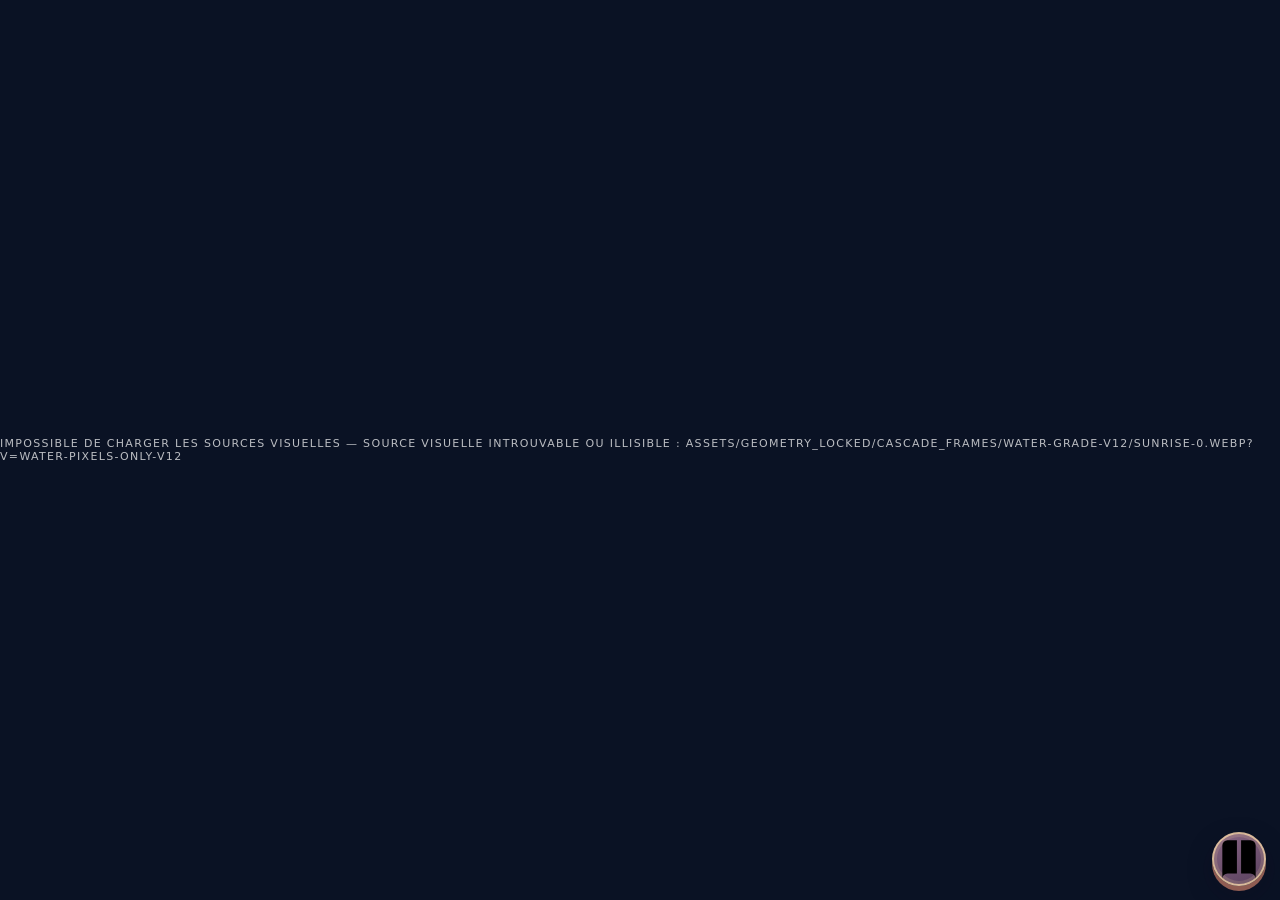
==== commit 3df900ea: "Add files via upload" ====
--- a/index.html
+++ b/index.html
@@ -14,13 +14,12 @@
       --ambient-sky: #5c91b7;
       --ambient-mid: #263f5a;
       --ambient-ground: #07111d;
-      --safe-width: calc(100vw - env(safe-area-inset-left, 0px) - env(safe-area-inset-right, 0px));
-      --safe-height: calc(100vh - env(safe-area-inset-top, 0px) - env(safe-area-inset-bottom, 0px));
+      --viewport-height: 100vh;
     }
 
     @supports (height: 100dvh) {
       :root {
-        --safe-height: calc(100dvh - env(safe-area-inset-top, 0px) - env(safe-area-inset-bottom, 0px));
+        --viewport-height: 100dvh;
       }
     }
 
@@ -32,21 +31,13 @@
       min-height: 100%;
       margin: 0;
       overflow: hidden;
+      overscroll-behavior: none;
       background: #050914;
       color: var(--ink);
       font-family: Inter, ui-sans-serif, system-ui, -apple-system, BlinkMacSystemFont, "Segoe UI", sans-serif;
     }
 
-    body {
-      display: grid;
-      place-items: center;
-      isolation: isolate;
-      padding:
-        env(safe-area-inset-top, 0px)
-        env(safe-area-inset-right, 0px)
-        env(safe-area-inset-bottom, 0px)
-        env(safe-area-inset-left, 0px);
-    }
+    body { isolation: isolate; }
 
     .ambient {
       position: fixed;
@@ -60,14 +51,15 @@
     }
 
     .stage-shell {
-      position: relative;
-      width: min(var(--safe-width), calc(var(--safe-height) * 9 / 16));
-      height: min(var(--safe-height), calc(var(--safe-width) * 16 / 9));
+      position: fixed;
+      inset: 0;
+      width: 100vw;
+      height: var(--viewport-height);
       overflow: hidden;
       background: #11182c;
-      box-shadow: 0 0 0 1px rgba(255,255,255,.1), 0 32px 90px rgba(0,0,0,.72);
       contain: layout paint size;
       transform: translateZ(0);
+      touch-action: none;
       z-index: 1;
     }
 
@@ -75,7 +67,7 @@
       display: block;
       width: 100%;
       height: 100%;
-      object-fit: contain;
+      object-fit: fill;
     }
 
     .loading {
@@ -165,14 +157,6 @@
       accent-color: #ffd898;
       cursor: ew-resize;
       touch-action: none;
-    }
-
-    @media (min-width: 840px) {
-      .stage-shell { border-radius: 22px; }
-    }
-
-    @media (max-width: 839px) {
-      .stage-shell { box-shadow: none; }
     }
 
     @media (prefers-reduced-motion: reduce) {
@@ -337,7 +321,7 @@
       .journal-shell::backdrop { backdrop-filter: none; }
     }
   </style>
-  <link rel="stylesheet" href="journal-theme.css?v=athena-today-drawer-v9">
+  <link rel="stylesheet" href="journal-theme.css?v=athena-proportional-handle-v15">
 </head>
 <body>
   <div class="ambient" aria-hidden="true"></div>
@@ -645,10 +629,10 @@
     };
 
     const states = [
-      { name: 'Lever', mountFrames: 'sunrise', file: 'geometry_locked/MASTER_SUNRISE_FIXED.png', skyFile: 'geometry_locked/SKY_SUNRISE_FIXED.png', hour: 6, accent: '#ffd59f', ambientSky: '#74688f', ambientMid: '#514b69', ambientGround: '#111927', light: '#ffd3aa', lightPower: .055, shadow: '#4d4668', shadowPower: .025, cloudOpacity: .98, cloudColor: '#fbd6be', cloudColorPower: .56, cloudContrast: 1.64, cloudBrightness: 1.44, cloudSaturation: .7, cloudTexturePower: .58, cloudHighlightPower: .24, waterfallBrightness: .82, waterfallContrast: 1.06, waterfallSaturation: .9, waterfallSepia: .1 },
-      { name: 'Jour', mountFrames: 'day', file: 'geometry_locked/MASTER_DAY_FIXED.png', skyFile: 'geometry_locked/SKY_DAY_FIXED.png', hour: 12, accent: '#fff4ce', ambientSky: '#5c91b7', ambientMid: '#365f7b', ambientGround: '#071c28', light: '#fff4dc', lightPower: .025, shadow: '#445468', shadowPower: .012, cloudOpacity: 1, cloudColor: '#e5e6e8', cloudColorPower: .44, cloudContrast: 1.6, cloudBrightness: 1.44, cloudSaturation: .58, cloudTexturePower: .5, cloudHighlightPower: .28, waterfallBrightness: .83, waterfallContrast: 1.06, waterfallSaturation: .9, waterfallSepia: .035 },
-      { name: 'Coucher', mountFrames: 'sunset', file: 'geometry_locked/MASTER_SUNSET_FIXED.png', skyFile: 'geometry_locked/SKY_SUNSET_FIXED.png', hour: 18, accent: '#ff9b6f', ambientSky: '#695977', ambientMid: '#4c405a', ambientGround: '#101a27', light: '#ffad7c', lightPower: .065, shadow: '#533a5d', shadowPower: .042, cloudOpacity: 1, cloudColor: '#fec29e', cloudColorPower: .64, cloudContrast: 1.68, cloudBrightness: 1.42, cloudSaturation: .76, cloudTexturePower: .56, cloudHighlightPower: .25, waterfallBrightness: .74, waterfallContrast: 1.08, waterfallSaturation: .94, waterfallSepia: .11 },
-      { name: 'Nuit', mountFrames: 'night', file: 'geometry_locked/MASTER_NIGHT_FIXED.png', skyFile: 'geometry_locked/SKY_NIGHT_FIXED.png', hour: 0, accent: '#9eb7ff', ambientSky: '#0b1947', ambientMid: '#071437', ambientGround: '#020715', light: '#8498e1', lightPower: .024, shadow: '#07152f', shadowPower: .07, cloudOpacity: .82, cloudColor: '#616cb8', cloudColorPower: .82, cloudContrast: 1.54, cloudBrightness: 1.24, cloudSaturation: .58, cloudTexturePower: .62, cloudHighlightPower: .18, waterfallBrightness: .38, waterfallContrast: 1.12, waterfallSaturation: 1.24, waterfallSepia: 0 }
+      { name: 'Lever', mountFrames: 'sunrise', file: 'geometry_locked/MASTER_SUNRISE_FIXED.png', skyFile: 'geometry_locked/SKY_SUNRISE_FIXED.png', hour: 6, accent: '#ffd59f', ambientSky: '#74688f', ambientMid: '#514b69', ambientGround: '#111927', light: '#ffd3aa', lightPower: .055, shadow: '#4d4668', shadowPower: .025, cloudOpacity: .98, cloudColor: '#fbd6be', cloudColorPower: .56, cloudContrast: 1.64, cloudBrightness: 1.44, cloudSaturation: .7, cloudTexturePower: .58, cloudHighlightPower: .24 },
+      { name: 'Jour', mountFrames: 'day', file: 'geometry_locked/MASTER_DAY_FIXED.png', skyFile: 'geometry_locked/SKY_DAY_FIXED.png', hour: 12, accent: '#fff4ce', ambientSky: '#5c91b7', ambientMid: '#365f7b', ambientGround: '#071c28', light: '#fff4dc', lightPower: .025, shadow: '#445468', shadowPower: .012, cloudOpacity: 1, cloudColor: '#e5e6e8', cloudColorPower: .44, cloudContrast: 1.6, cloudBrightness: 1.44, cloudSaturation: .58, cloudTexturePower: .5, cloudHighlightPower: .28 },
+      { name: 'Coucher', mountFrames: 'sunset', file: 'geometry_locked/MASTER_SUNSET_FIXED.png', skyFile: 'geometry_locked/SKY_SUNSET_FIXED.png', hour: 18, accent: '#ff9b6f', ambientSky: '#695977', ambientMid: '#4c405a', ambientGround: '#101a27', light: '#ffad7c', lightPower: .065, shadow: '#533a5d', shadowPower: .042, cloudOpacity: 1, cloudColor: '#fec29e', cloudColorPower: .64, cloudContrast: 1.68, cloudBrightness: 1.42, cloudSaturation: .76, cloudTexturePower: .56, cloudHighlightPower: .25 },
+      { name: 'Nuit', mountFrames: 'night', file: 'geometry_locked/MASTER_NIGHT_FIXED.png', skyFile: 'geometry_locked/SKY_NIGHT_FIXED.png', hour: 0, accent: '#9eb7ff', ambientSky: '#0b1947', ambientMid: '#071437', ambientGround: '#020715', light: '#8498e1', lightPower: .024, shadow: '#07152f', shadowPower: .07, cloudOpacity: .82, cloudColor: '#616cb8', cloudColorPower: .82, cloudContrast: 1.54, cloudBrightness: 1.24, cloudSaturation: .58, cloudTexturePower: .62, cloudHighlightPower: .18 }
     ];
 
     // Horaires par défaut du prototype. Cette configuration est volontairement
@@ -963,16 +947,12 @@
       const drawWaterfallState = (state, stateOpacity) => {
         const frames = assets.animatedMountFrames[state.mountFrames];
         if (!frames || stateOpacity <= .001) return;
-        // Les images animées ne contiennent que les pixels d'eau. Leur courbe
-        // est donc étalonnée ici sur l'écume et les vagues du même état, sans
-        // modifier la roche. Le fondu des états interpole naturellement ces
-        // quatre traitements avec la temporalité lumière/couleur de la scène.
-        animatedMountCtx.filter = `brightness(${state.waterfallBrightness}) contrast(${state.waterfallContrast}) saturate(${state.waterfallSaturation}) sepia(${state.waterfallSepia})`;
+        // Les fichiers water-grade-v12 utilisent un masque d'eau strict, sans
+        // dilatation : aucun pixel de roche voisin ne reçoit l'étalonnage.
         animatedMountCtx.globalAlpha = stateOpacity * (1 - frameBlend);
         animatedMountCtx.drawImage(frames[frameIndex], 0, 0);
         animatedMountCtx.globalAlpha = stateOpacity * frameBlend;
         animatedMountCtx.drawImage(frames[nextFrameIndex], 0, 0);
-        animatedMountCtx.filter = 'none';
       };
 
       // Le premier état est toujours posé à pleine opacité, puis le suivant est
@@ -2072,7 +2052,7 @@
       ),
       ...['sunrise', 'day', 'sunset', 'night'].flatMap(state =>
         Array.from({ length: MOUNT_FRAME_COUNT }, (_, frameIndex) =>
-          loadImage(`geometry_locked/cascade_frames/${state}-${frameIndex}.webp?v=water-integrity-v6`)
+loadImage(`geometry_locked/cascade_frames/water-grade-v12/${state}-${frameIndex}.webp?v=water-pixels-only-v12`)
             .then(image => {
               assets.animatedMountFrames ??= { sunrise: [], day: [], sunset: [], night: [] };
               assets.animatedMountFrames[state][frameIndex] = image;
@@ -2138,6 +2118,6 @@
       console.error(error);
     });
   </script>
-  <script src="journal-shell.js?v=athena-today-drawer-v9"></script>
+  <script src="journal-shell.js?v=athena-proportional-handle-v15"></script>
 </body>
 </html>
